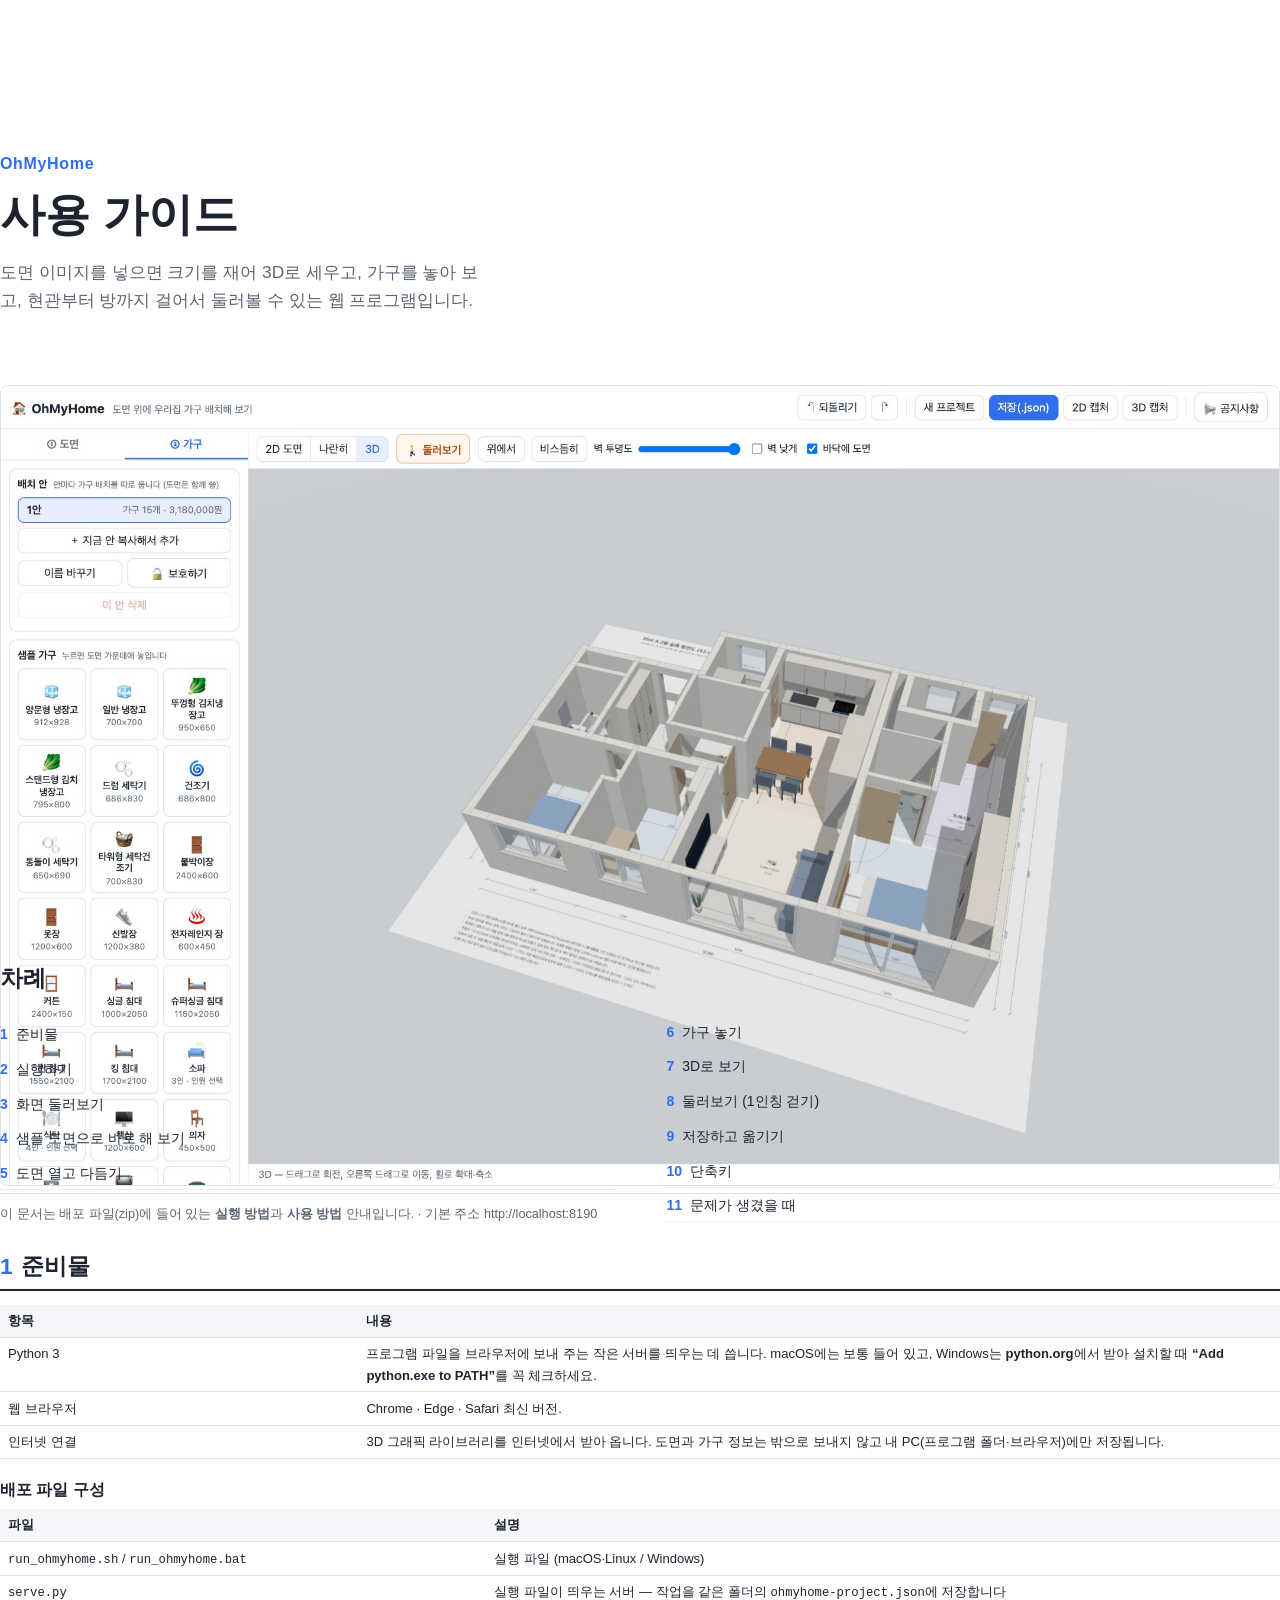
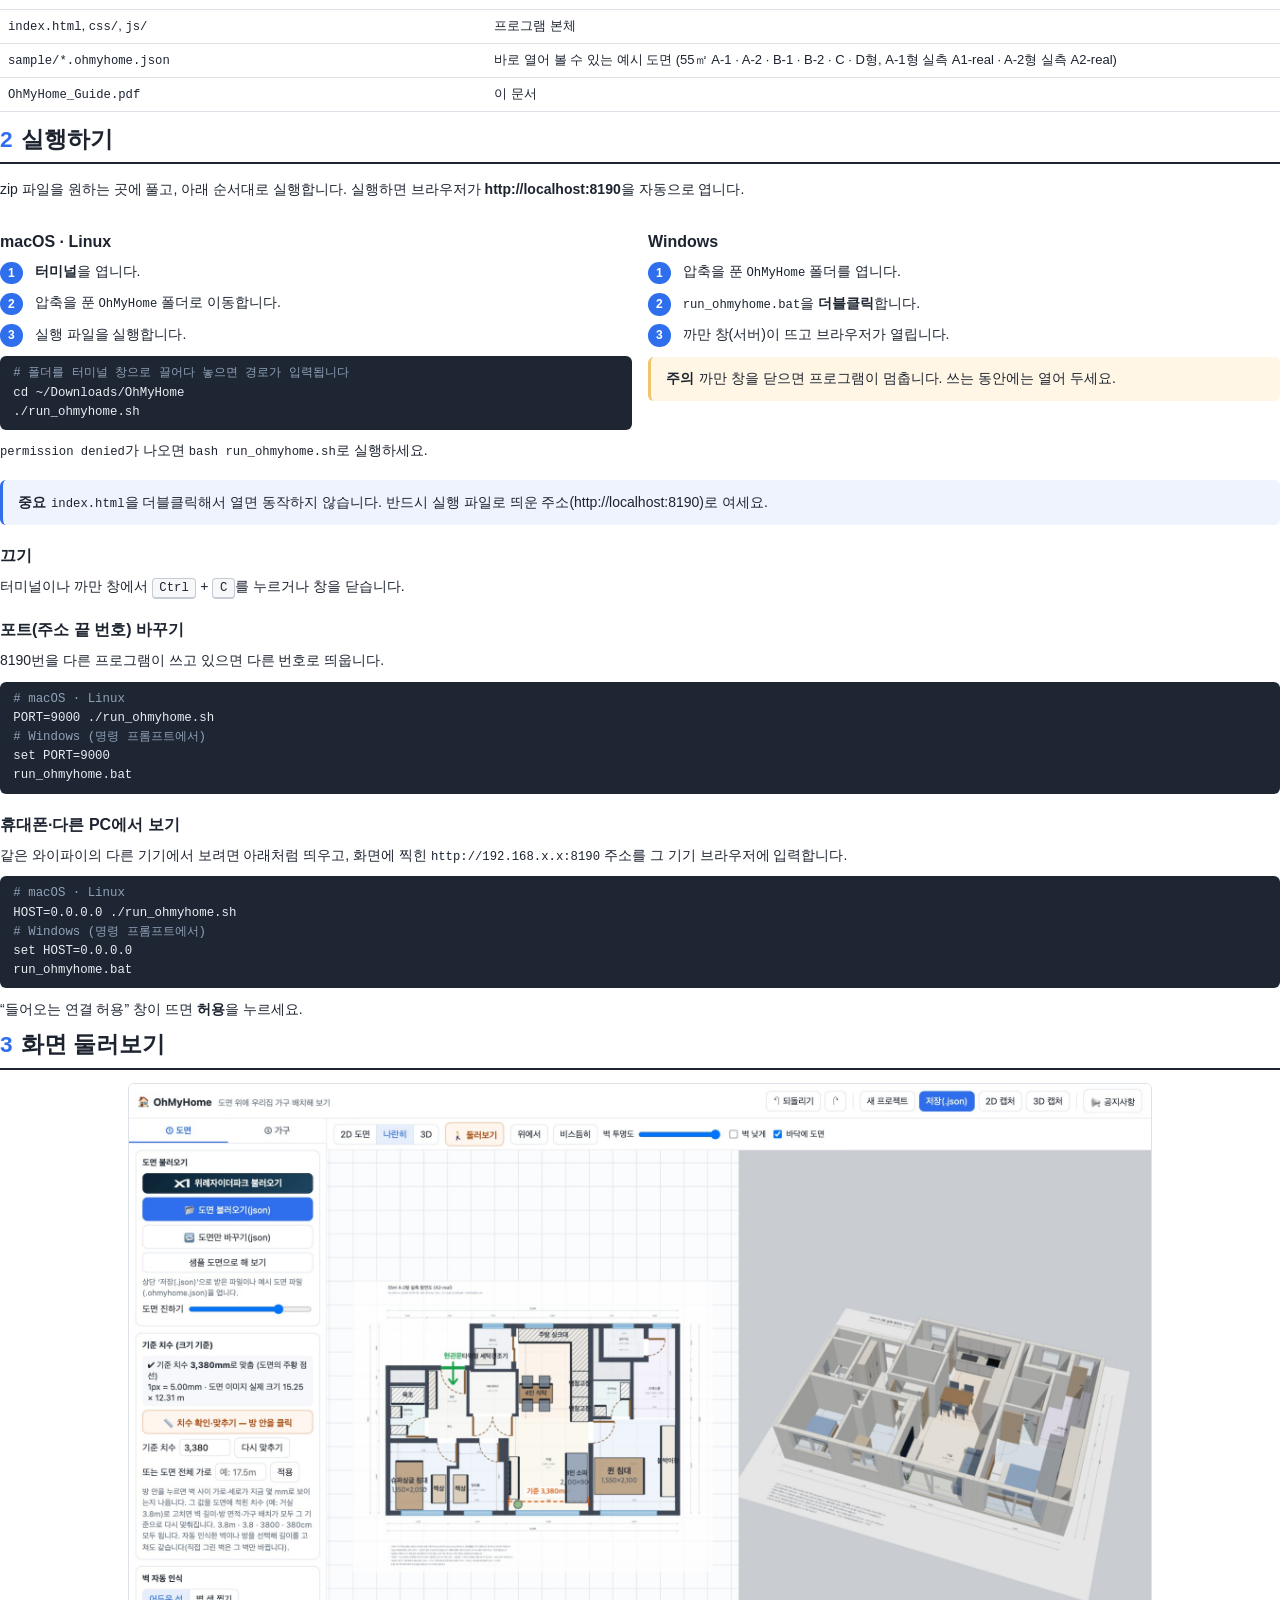
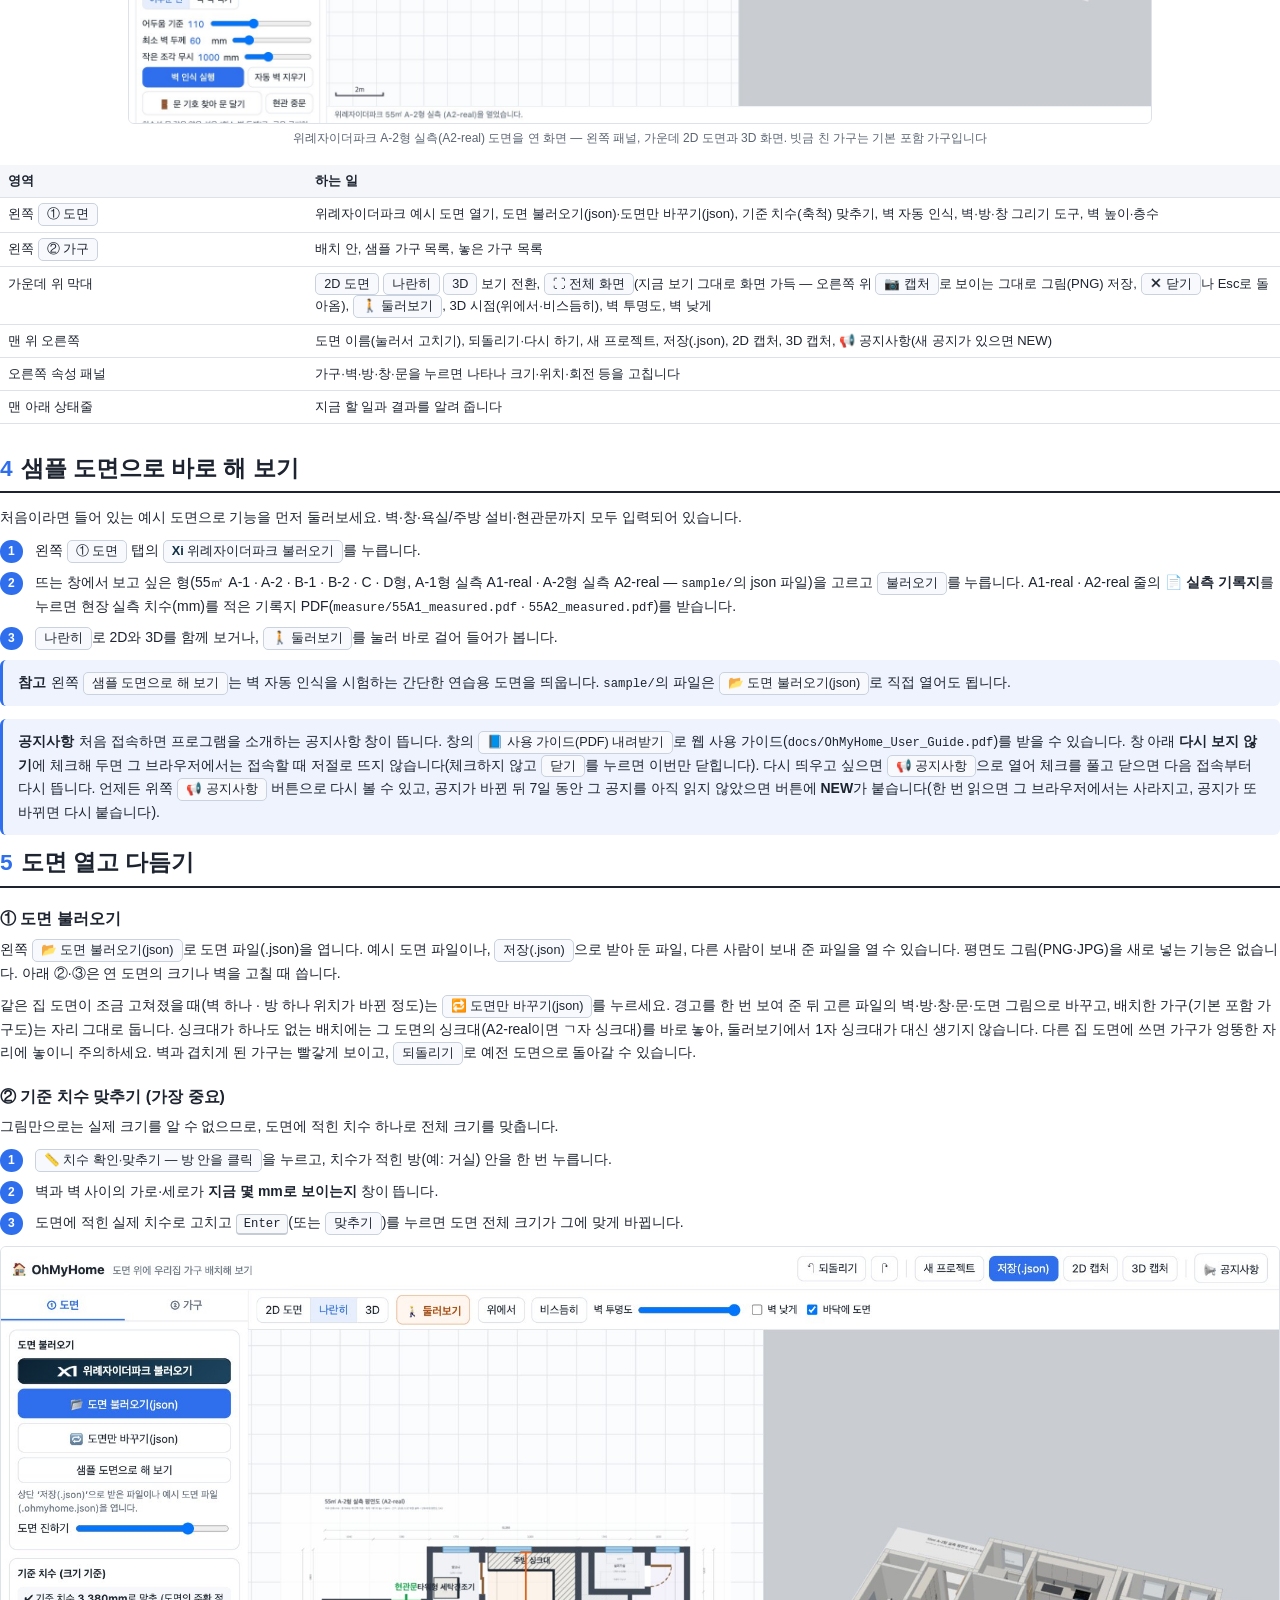
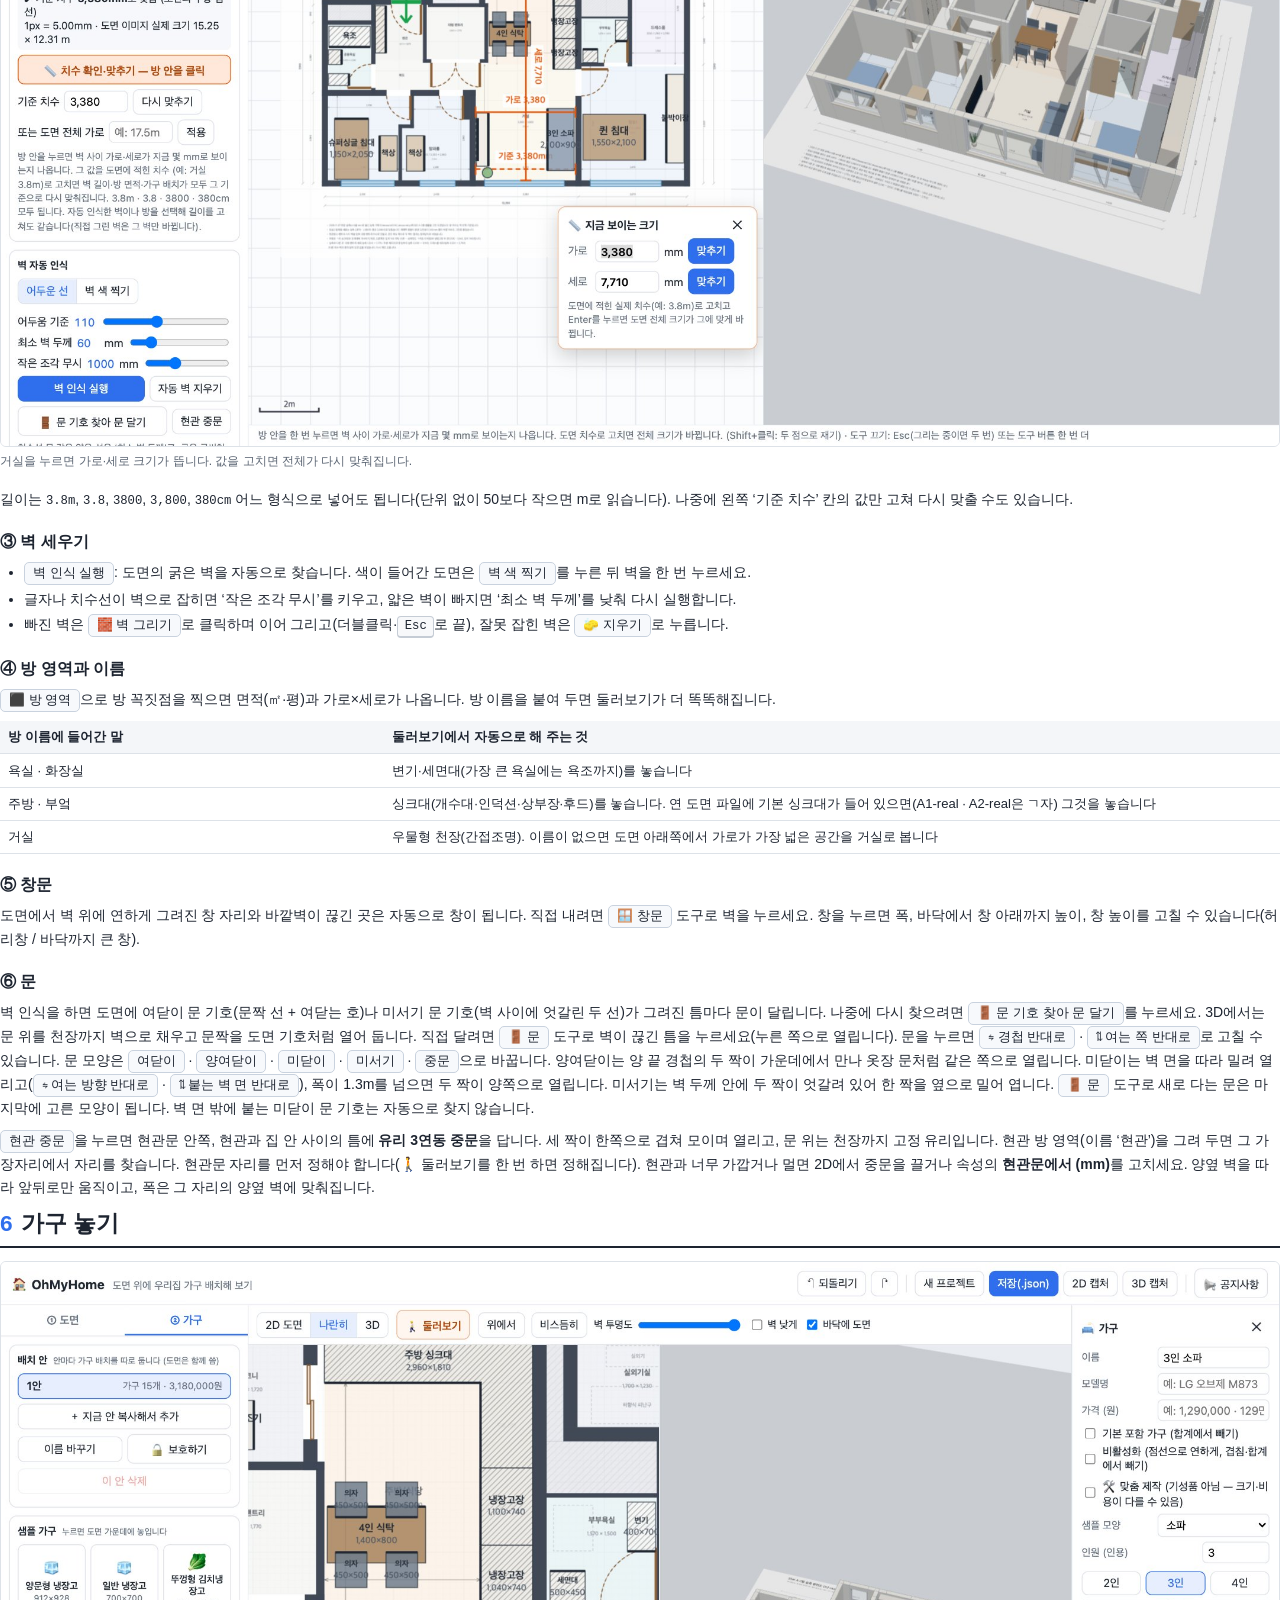
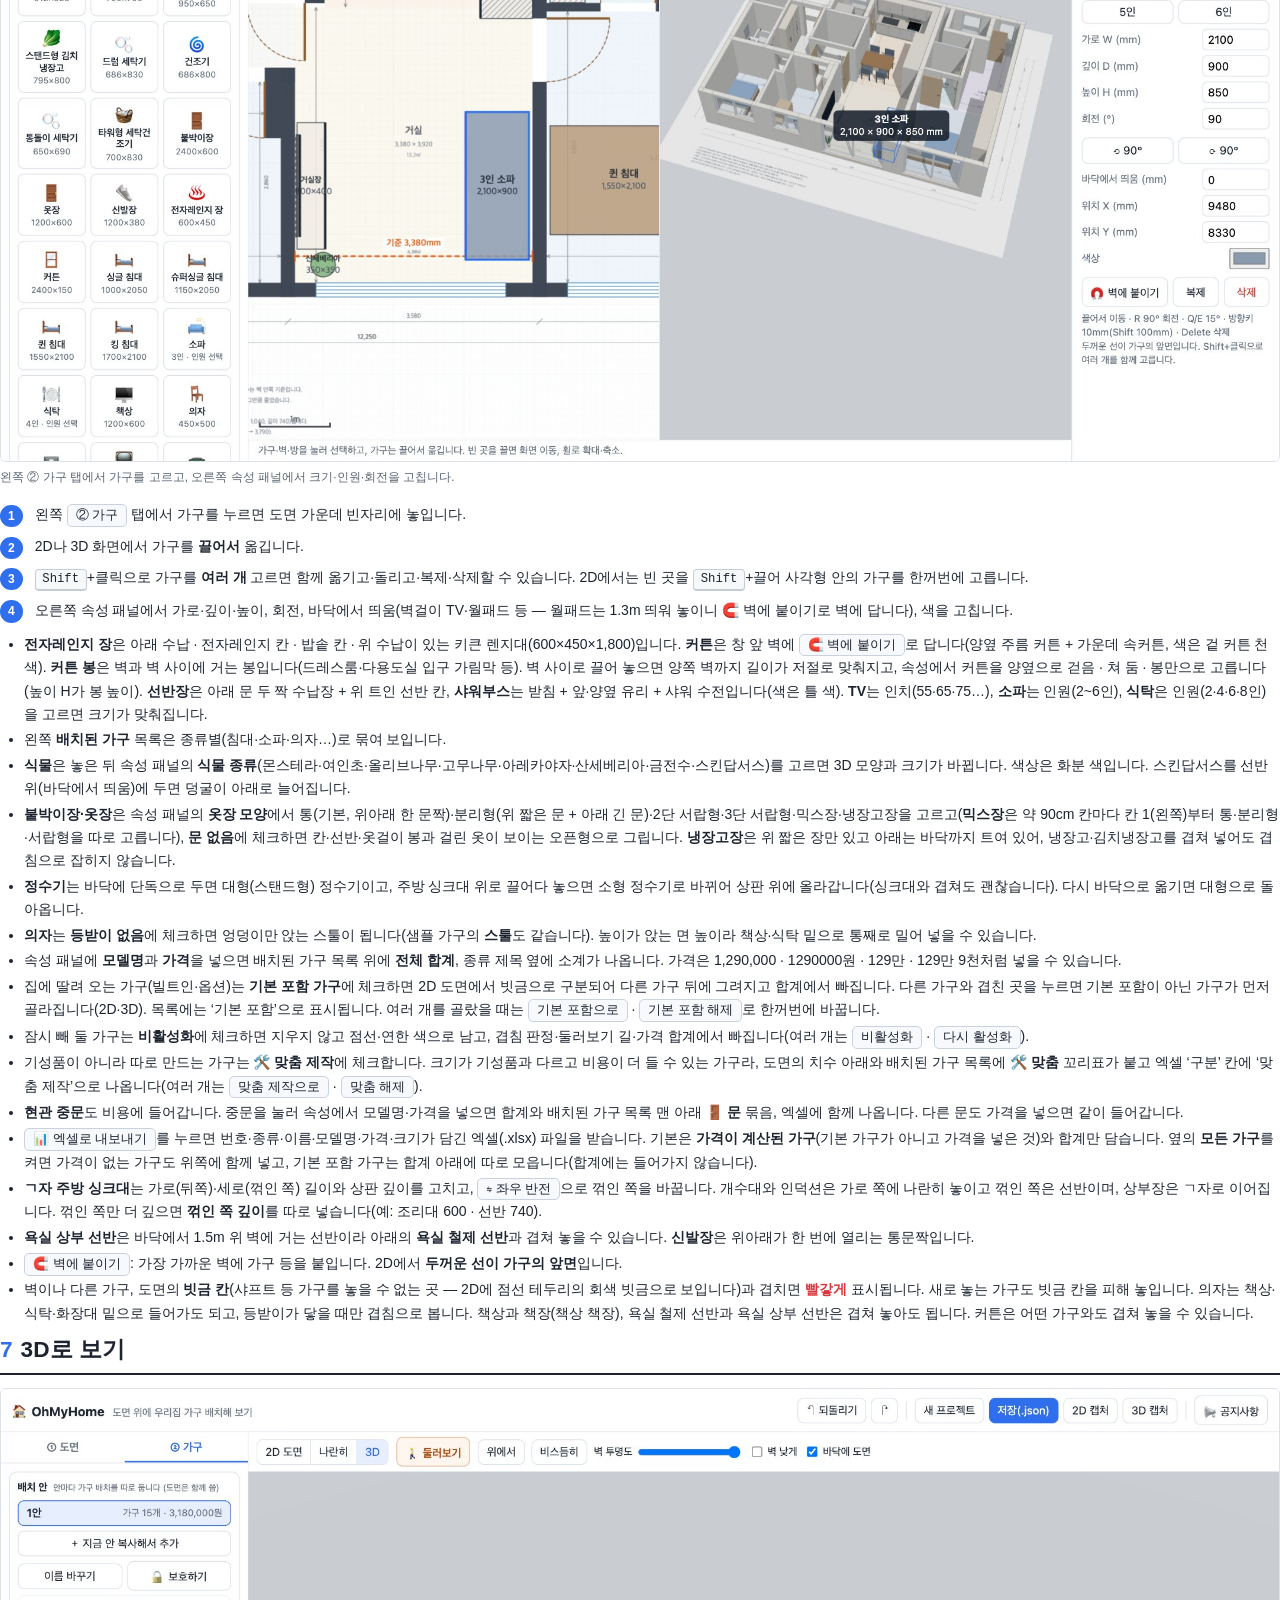
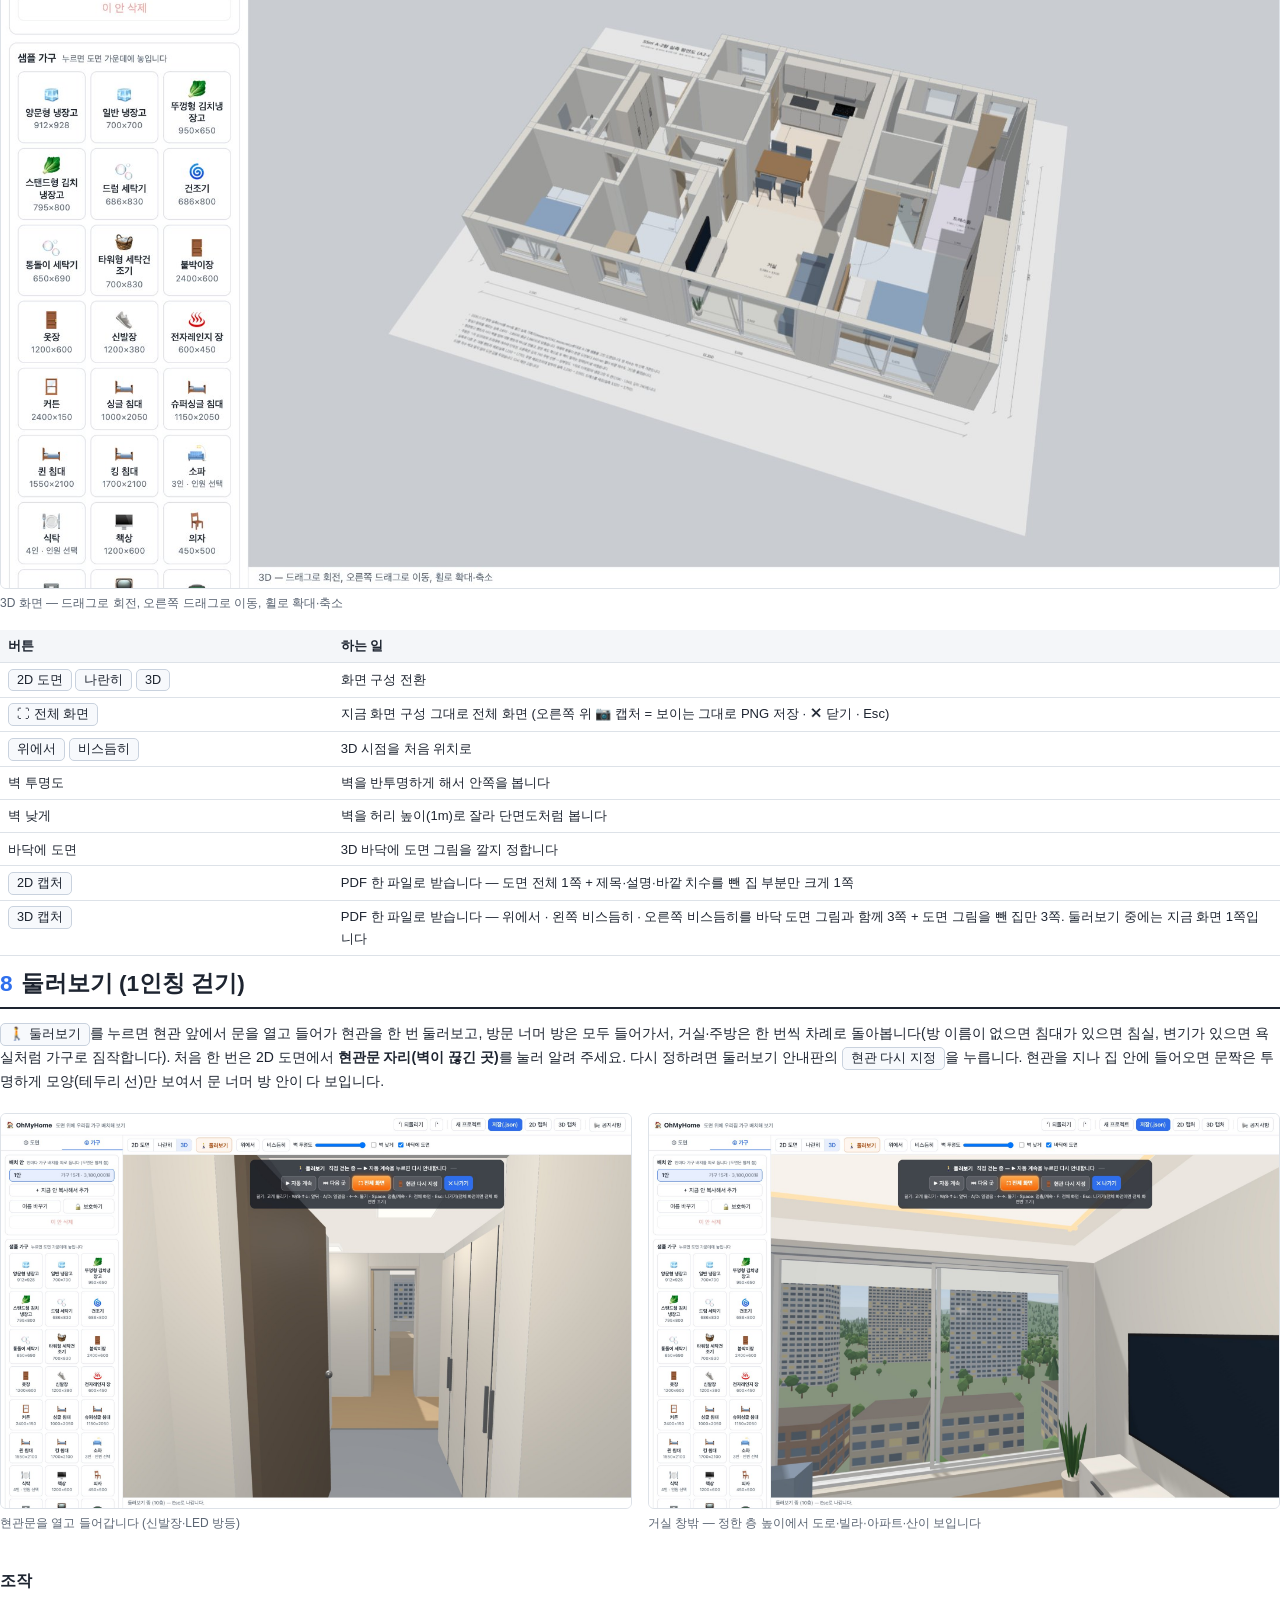
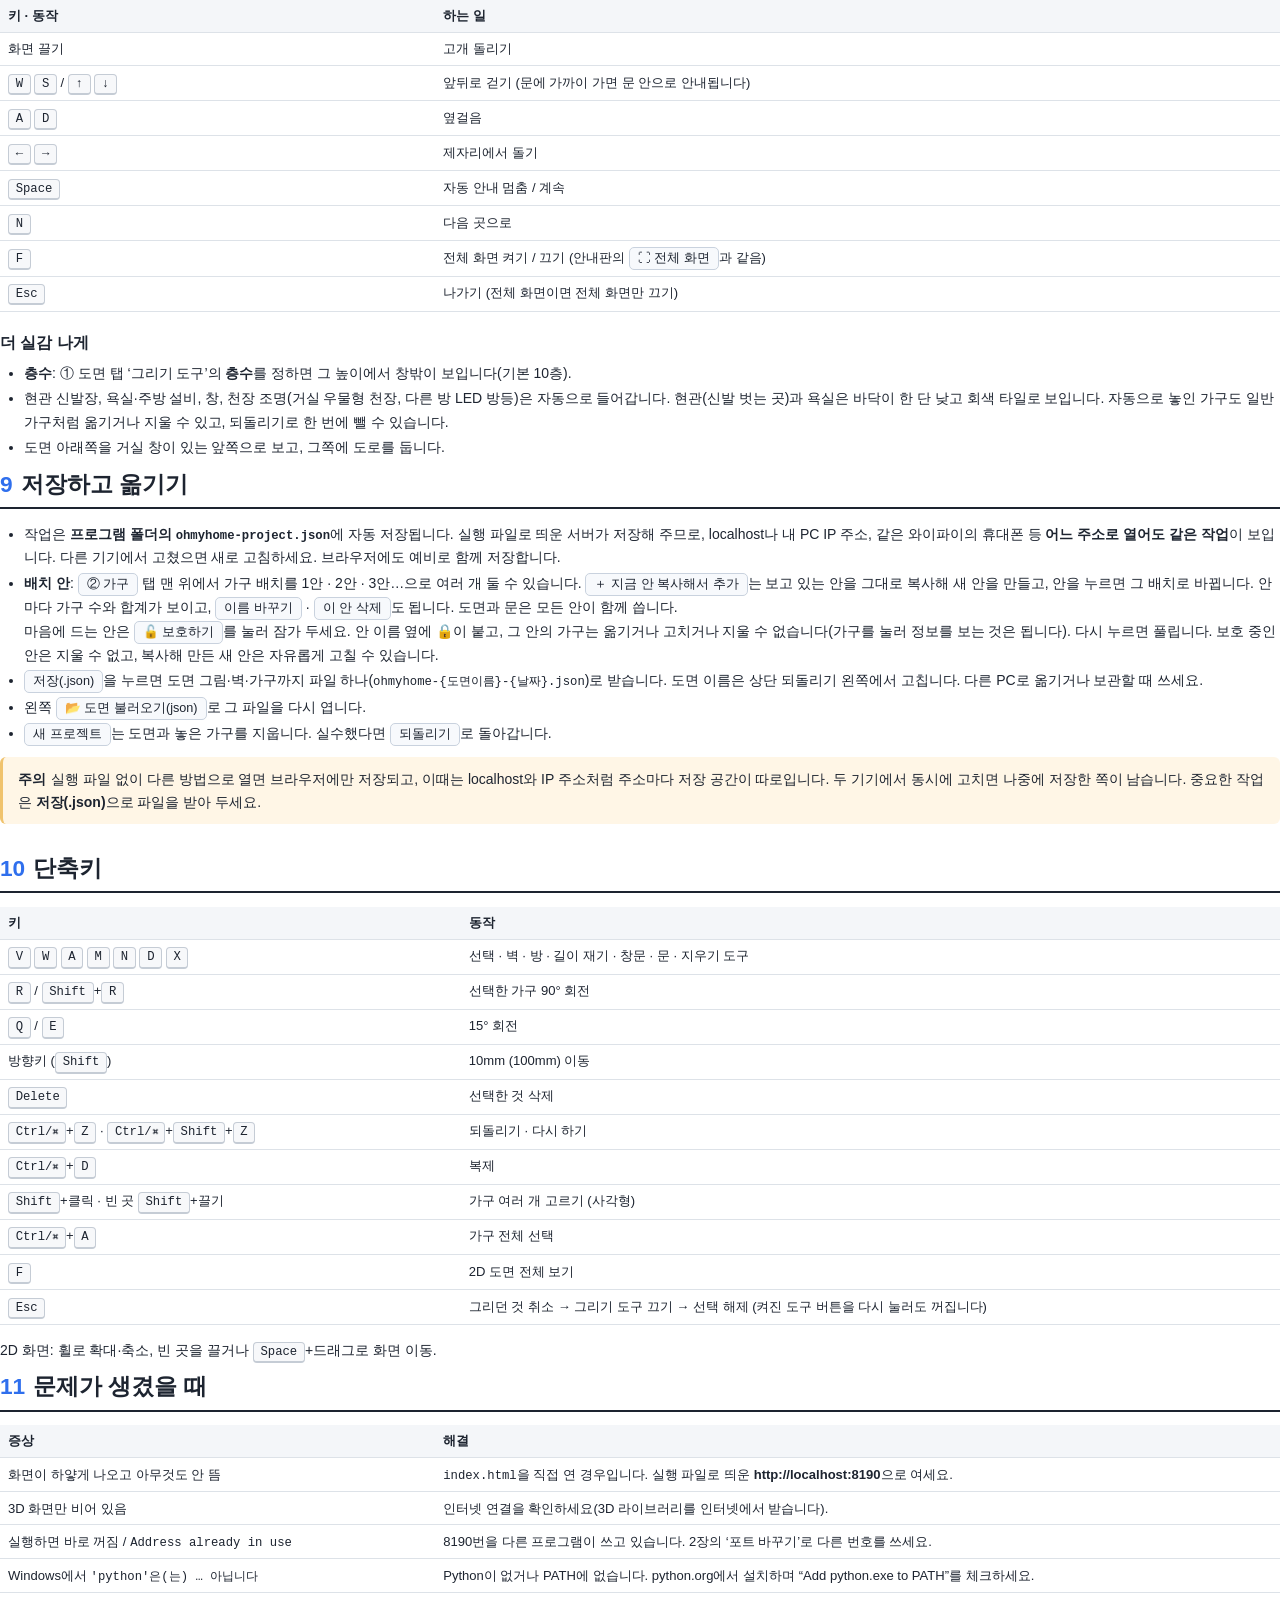
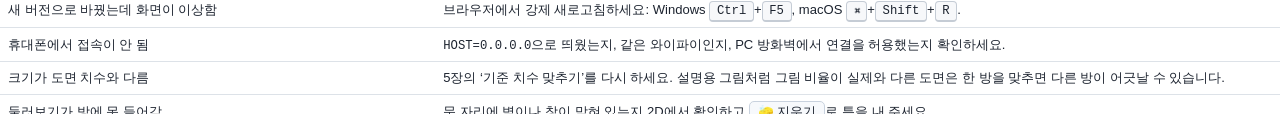
==== docs/guide/guide.html @ 551d2071 "Merge branch 'feature/plan-name'" ====
<!doctype html>
<html lang="ko">
<head>
<meta charset="utf-8">
<title>OhMyHome 사용 가이드</title>
<style>
  @page { size: A4; margin: 16mm 16mm 18mm; @bottom-center { content: counter(page); font: 9pt sans-serif; color: #8a93a0; } }
  @page :first { @bottom-center { content: none; } }
  :root { --ink: #1d2430; --sub: #5b6573; --line: #dde2e8; --accent: #2f6fed; --soft: #eef3fe; --warn: #fff6e6; --warn-line: #f0c36d; }
  * { box-sizing: border-box; }
  body { margin: 0; color: var(--ink); font: 10.5pt/1.65 'Apple SD Gothic Neo', 'Malgun Gothic', 'Noto Sans KR', sans-serif; background: #fff; }
  h1, h2, h3 { line-height: 1.3; margin: 0; }
  h2 { font-size: 17pt; margin: 0 0 10pt; padding-bottom: 6pt; border-bottom: 2px solid var(--ink); break-after: avoid; }
  h2 .no { color: var(--accent); margin-right: 6pt; }
  h3 { font-size: 12pt; margin: 16pt 0 6pt; break-after: avoid; }
  p { margin: 0 0 7pt; }
  ul, ol { margin: 0 0 8pt; padding-left: 18pt; }
  li { margin: 2pt 0; }
  section { break-before: page; }
  section.flow { break-before: auto; margin-top: 22pt; }
  code, kbd { font-family: 'SF Mono', Menlo, Consolas, monospace; font-size: 9.2pt; }
  kbd { display: inline-block; padding: 0 5pt; border: 1px solid #c5ccd5; border-bottom-width: 2px; border-radius: 4px; background: #f7f8fa; line-height: 1.5; }
  .btn { display: inline-block; padding: 0 6pt; border: 1px solid #c9d2de; border-radius: 5px; background: #f7f9fc; font-size: 9.5pt; white-space: nowrap; }
  pre { margin: 3pt 0 7pt; padding: 6pt 10pt; background: #1f2633; color: #e8edf3; border-radius: 6px; font: 9.3pt/1.55 'SF Mono', Menlo, Consolas, monospace; white-space: pre-wrap; break-inside: avoid; }
  pre .c { color: #8fa1b8; }
  figure { margin: 8pt 0 12pt; break-inside: avoid; }
  figure img { width: 100%; border: 1px solid var(--line); border-radius: 6px; display: block; }
  figure.small img { width: 80%; margin: 0 auto; }
  figure.small figcaption { text-align: center; }
  figcaption { font-size: 9pt; color: var(--sub); margin-top: 4pt; }
  table { width: 100%; border-collapse: collapse; margin: 4pt 0 10pt; font-size: 9.8pt; break-inside: avoid; }
  th, td { border-bottom: 1px solid var(--line); padding: 4pt 6pt; text-align: left; vertical-align: top; }
  th { background: #f4f6f9; font-weight: 600; }
  .note, .warn { padding: 8pt 11pt; border-radius: 6px; margin: 6pt 0 10pt; break-inside: avoid; }
  .note { background: var(--soft); border-left: 3px solid var(--accent); }
  .warn { background: var(--warn); border-left: 3px solid var(--warn-line); }
  .note b:first-child, .warn b:first-child { margin-right: 4pt; }
  .steps { counter-reset: s; list-style: none; padding: 0; }
  .steps > li { counter-increment: s; position: relative; padding-left: 26pt; margin: 6pt 0; }
  .steps > li::before { content: counter(s); position: absolute; left: 0; top: 1pt; width: 17pt; height: 17pt; border-radius: 50%; background: var(--accent); color: #fff; font-size: 9pt; font-weight: 700; text-align: center; line-height: 17pt; }
  .two { display: grid; grid-template-columns: 1fr 1fr; gap: 12pt; }
  .two > div { break-inside: avoid; }

  /* 표지 */
  .cover { height: 255mm; display: flex; flex-direction: column; justify-content: space-between; }
  .cover .top { padding-top: 40mm; }
  .cover .brand { font-size: 12pt; color: var(--accent); font-weight: 700; letter-spacing: .5pt; }
  .cover h1 { font-size: 34pt; margin: 6pt 0 10pt; }
  .cover .lead { font-size: 13pt; color: var(--sub); max-width: 130mm; }
  .cover img { width: 100%; border-radius: 8px; border: 1px solid var(--line); margin-top: 16mm; }
  .cover .meta { font-size: 9.5pt; color: var(--sub); border-top: 1px solid var(--line); padding-top: 8pt; }
  .toc { margin-top: 0; }
  .toc ol { list-style: none; padding: 0; columns: 2; column-gap: 14mm; }
  .toc li { padding: 3pt 0; border-bottom: 1px dotted var(--line); break-inside: avoid; }
  .toc .no { color: var(--accent); font-weight: 700; margin-right: 6pt; }
</style>
</head>
<body>

<div class="cover">
  <div class="top">
    <div class="brand">OhMyHome</div>
    <h1>사용 가이드</h1>
    <p class="lead">도면 이미지를 넣으면 크기를 재어 3D로 세우고, 가구를 놓아 보고, 현관부터 방까지 걸어서 둘러볼 수 있는 웹 프로그램입니다.</p>
    <img src="img/04-3d.jpg" alt="3D로 세운 55㎡ 샘플 도면">
  </div>
  <div class="meta">이 문서는 배포 파일(zip)에 들어 있는 <b>실행 방법</b>과 <b>사용 방법</b> 안내입니다. · 기본 주소 http://localhost:8190</div>
</div>

<section>
  <h2>차례</h2>
  <div class="toc">
    <ol>
      <li><span class="no">1</span>준비물</li>
      <li><span class="no">2</span>실행하기</li>
      <li><span class="no">3</span>화면 둘러보기</li>
      <li><span class="no">4</span>샘플 도면으로 바로 해 보기</li>
      <li><span class="no">5</span>도면 열고 다듬기</li>
      <li><span class="no">6</span>가구 놓기</li>
      <li><span class="no">7</span>3D로 보기</li>
      <li><span class="no">8</span>둘러보기 (1인칭 걷기)</li>
      <li><span class="no">9</span>저장하고 옮기기</li>
      <li><span class="no">10</span>단축키</li>
      <li><span class="no">11</span>문제가 생겼을 때</li>
    </ol>
  </div>

  <h2 style="margin-top:22pt"><span class="no">1</span>준비물</h2>
  <table>
    <tr><th style="width:28%">항목</th><th>내용</th></tr>
    <tr><td>Python 3</td><td>프로그램 파일을 브라우저에 보내 주는 작은 서버를 띄우는 데 씁니다. macOS에는 보통 들어 있고, Windows는 <b>python.org</b>에서 받아 설치할 때 <b>“Add python.exe to PATH”</b>를 꼭 체크하세요.</td></tr>
    <tr><td>웹 브라우저</td><td>Chrome · Edge · Safari 최신 버전.</td></tr>
    <tr><td>인터넷 연결</td><td>3D 그래픽 라이브러리를 인터넷에서 받아 옵니다. 도면과 가구 정보는 밖으로 보내지 않고 내 PC(프로그램 폴더·브라우저)에만 저장됩니다.</td></tr>
  </table>

  <h3>배포 파일 구성</h3>
  <table>
    <tr><th style="width:38%">파일</th><th>설명</th></tr>
    <tr><td><code>run_ohmyhome.sh</code> / <code>run_ohmyhome.bat</code></td><td>실행 파일 (macOS·Linux / Windows)</td></tr>
    <tr><td><code>serve.py</code></td><td>실행 파일이 띄우는 서버 — 작업을 같은 폴더의 <code>ohmyhome-project.json</code>에 저장합니다</td></tr>
    <tr><td><code>index.html</code>, <code>css/</code>, <code>js/</code></td><td>프로그램 본체</td></tr>
    <tr><td><code>sample/*.ohmyhome.json</code></td><td>바로 열어 볼 수 있는 예시 도면 (55㎡ A-1 · A-2 · B-1 · B-2 · C · D형, A-1형 실측 A1-real · A-2형 실측 A2-real)</td></tr>
    <tr><td><code>OhMyHome_Guide.pdf</code></td><td>이 문서</td></tr>
  </table>
</section>

<section>
  <h2><span class="no">2</span>실행하기</h2>
  <p>zip 파일을 원하는 곳에 풀고, 아래 순서대로 실행합니다. 실행하면 브라우저가 <b>http://localhost:8190</b>을 자동으로 엽니다.</p>

  <div class="two">
    <div>
      <h3>macOS · Linux</h3>
      <ol class="steps">
        <li><b>터미널</b>을 엽니다.</li>
        <li>압축을 푼 <code>OhMyHome</code> 폴더로 이동합니다.</li>
        <li>실행 파일을 실행합니다.</li>
      </ol>
<pre><span class="c"># 폴더를 터미널 창으로 끌어다 놓으면 경로가 입력됩니다</span>
cd ~/Downloads/OhMyHome
./run_ohmyhome.sh</pre>
      <p><code>permission denied</code>가 나오면 <code>bash run_ohmyhome.sh</code>로 실행하세요.</p>
    </div>
    <div>
      <h3>Windows</h3>
      <ol class="steps">
        <li>압축을 푼 <code>OhMyHome</code> 폴더를 엽니다.</li>
        <li><code>run_ohmyhome.bat</code>을 <b>더블클릭</b>합니다.</li>
        <li>까만 창(서버)이 뜨고 브라우저가 열립니다.</li>
      </ol>
      <div class="warn"><b>주의</b>까만 창을 닫으면 프로그램이 멈춥니다. 쓰는 동안에는 열어 두세요.</div>
    </div>
  </div>

  <div class="note"><b>중요</b><code>index.html</code>을 더블클릭해서 열면 동작하지 않습니다. 반드시 실행 파일로 띄운 주소(http://localhost:8190)로 여세요.</div>

  <h3>끄기</h3>
  <p>터미널이나 까만 창에서 <kbd>Ctrl</kbd> + <kbd>C</kbd>를 누르거나 창을 닫습니다.</p>

  <h3>포트(주소 끝 번호) 바꾸기</h3>
  <p>8190번을 다른 프로그램이 쓰고 있으면 다른 번호로 띄웁니다.</p>
<pre><span class="c"># macOS · Linux</span>
PORT=9000 ./run_ohmyhome.sh
<span class="c"># Windows (명령 프롬프트에서)</span>
set PORT=9000
run_ohmyhome.bat</pre>

  <h3>휴대폰·다른 PC에서 보기</h3>
  <p>같은 와이파이의 다른 기기에서 보려면 아래처럼 띄우고, 화면에 찍힌 <code>http://192.168.x.x:8190</code> 주소를 그 기기 브라우저에 입력합니다.</p>
<pre><span class="c"># macOS · Linux</span>
HOST=0.0.0.0 ./run_ohmyhome.sh
<span class="c"># Windows (명령 프롬프트에서)</span>
set HOST=0.0.0.0
run_ohmyhome.bat</pre>
  <p>“들어오는 연결 허용” 창이 뜨면 <b>허용</b>을 누르세요.</p>
</section>

<section>
  <h2><span class="no">3</span>화면 둘러보기</h2>
  <figure class="small">
    <img src="img/01-main.jpg" alt="OhMyHome 첫 화면">
    <figcaption>위례자이더파크 A-2형 실측(A2-real) 도면을 연 화면 — 왼쪽 패널, 가운데 2D 도면과 3D 화면. 빗금 친 가구는 기본 포함 가구입니다</figcaption>
  </figure>
  <table>
    <tr><th style="width:24%">영역</th><th>하는 일</th></tr>
    <tr><td>왼쪽 <span class="btn">① 도면</span></td><td>위례자이더파크 예시 도면 열기, 도면 불러오기(json)·도면만 바꾸기(json), 기준 치수(축척) 맞추기, 벽 자동 인식, 벽·방·창 그리기 도구, 벽 높이·층수</td></tr>
    <tr><td>왼쪽 <span class="btn">② 가구</span></td><td>배치 안, 샘플 가구 목록, 놓은 가구 목록</td></tr>
    <tr><td>가운데 위 막대</td><td><span class="btn">2D 도면</span> <span class="btn">나란히</span> <span class="btn">3D</span> 보기 전환, <span class="btn">⛶ 전체 화면</span>(지금 보기 그대로 화면 가득 — 오른쪽 위 <span class="btn">📷 캡처</span>로 보이는 그대로 그림(PNG) 저장, <span class="btn">✕ 닫기</span>나 Esc로 돌아옴), <span class="btn">🚶 둘러보기</span>, 3D 시점(위에서·비스듬히), 벽 투명도, 벽 낮게</td></tr>
    <tr><td>맨 위 오른쪽</td><td>도면 이름(눌러서 고치기), 되돌리기·다시 하기, 새 프로젝트, 저장(.json), 2D 캡처, 3D 캡처, 📢 공지사항(새 공지가 있으면 NEW)</td></tr>
    <tr><td>오른쪽 속성 패널</td><td>가구·벽·방·창·문을 누르면 나타나 크기·위치·회전 등을 고칩니다</td></tr>
    <tr><td>맨 아래 상태줄</td><td>지금 할 일과 결과를 알려 줍니다</td></tr>
  </table>
</section>

<section class="flow">
  <h2><span class="no">4</span>샘플 도면으로 바로 해 보기</h2>
  <p>처음이라면 들어 있는 예시 도면으로 기능을 먼저 둘러보세요. 벽·창·욕실/주방 설비·현관문까지 모두 입력되어 있습니다.</p>
  <ol class="steps">
    <li>왼쪽 <span class="btn">① 도면</span> 탭의 <span class="btn"><b style="color:#112d43">Xi</b> 위례자이더파크 불러오기</span>를 누릅니다.</li>
    <li>뜨는 창에서 보고 싶은 형(55㎡ A-1 · A-2 · B-1 · B-2 · C · D형, A-1형 실측 A1-real · A-2형 실측 A2-real — <code>sample/</code>의 json 파일)을 고르고 <span class="btn">불러오기</span>를 누릅니다. A1-real · A2-real 줄의 <b>📄 실측 기록지</b>를 누르면 현장 실측 치수(mm)를 적은 기록지 PDF(<code>measure/55A1_measured.pdf</code> · <code>55A2_measured.pdf</code>)를 받습니다.</li>
    <li><span class="btn">나란히</span>로 2D와 3D를 함께 보거나, <span class="btn">🚶 둘러보기</span>를 눌러 바로 걸어 들어가 봅니다.</li>
  </ol>
  <div class="note"><b>참고</b>왼쪽 <span class="btn">샘플 도면으로 해 보기</span>는 벽 자동 인식을 시험하는 간단한 연습용 도면을 띄웁니다. <code>sample/</code>의 파일은 <span class="btn">📂 도면 불러오기(json)</span>로 직접 열어도 됩니다.</div>
  <div class="note"><b>공지사항</b>처음 접속하면 프로그램을 소개하는 공지사항 창이 뜹니다. 창의 <span class="btn">📘 사용 가이드(PDF) 내려받기</span>로 웹 사용 가이드(<code>docs/OhMyHome_User_Guide.pdf</code>)를 받을 수 있습니다. 창 아래 <b>다시 보지 않기</b>에 체크해 두면 그 브라우저에서는 접속할 때 저절로 뜨지 않습니다(체크하지 않고 <span class="btn">닫기</span>를 누르면 이번만 닫힙니다). 다시 띄우고 싶으면 <span class="btn">📢 공지사항</span>으로 열어 체크를 풀고 닫으면 다음 접속부터 다시 뜹니다. 언제든 위쪽 <span class="btn">📢 공지사항</span> 버튼으로 다시 볼 수 있고, 공지가 바뀐 뒤 7일 동안 그 공지를 아직 읽지 않았으면 버튼에 <b>NEW</b>가 붙습니다(한 번 읽으면 그 브라우저에서는 사라지고, 공지가 또 바뀌면 다시 붙습니다).</div>
</section>

<section>
  <h2><span class="no">5</span>도면 열고 다듬기</h2>
  <h3>① 도면 불러오기</h3>
  <p>왼쪽 <span class="btn">📂 도면 불러오기(json)</span>로 도면 파일(.json)을 엽니다. 예시 도면 파일이나, <span class="btn">저장(.json)</span>으로 받아 둔 파일, 다른 사람이 보내 준 파일을 열 수 있습니다. 평면도 그림(PNG·JPG)을 새로 넣는 기능은 없습니다. 아래 ②·③은 연 도면의 크기나 벽을 고칠 때 씁니다.</p>
  <p>같은 집 도면이 조금 고쳐졌을 때(벽 하나 · 방 하나 위치가 바뀐 정도)는 <span class="btn">🔁 도면만 바꾸기(json)</span>를 누르세요. 경고를 한 번 보여 준 뒤 고른 파일의 벽·방·창·문·도면 그림으로 바꾸고, 배치한 가구(기본 포함 가구도)는 자리 그대로 둡니다. 싱크대가 하나도 없는 배치에는 그 도면의 싱크대(A2-real이면 ㄱ자 싱크대)를 바로 놓아, 둘러보기에서 1자 싱크대가 대신 생기지 않습니다. 다른 집 도면에 쓰면 가구가 엉뚱한 자리에 놓이니 주의하세요. 벽과 겹치게 된 가구는 빨갛게 보이고, <span class="btn">되돌리기</span>로 예전 도면으로 돌아갈 수 있습니다.</p>

  <h3>② 기준 치수 맞추기 (가장 중요)</h3>
  <p>그림만으로는 실제 크기를 알 수 없으므로, 도면에 적힌 치수 하나로 전체 크기를 맞춥니다.</p>
  <ol class="steps">
    <li><span class="btn">📏 치수 확인·맞추기 — 방 안을 클릭</span>을 누르고, 치수가 적힌 방(예: 거실) 안을 한 번 누릅니다.</li>
    <li>벽과 벽 사이의 가로·세로가 <b>지금 몇 mm로 보이는지</b> 창이 뜹니다.</li>
    <li>도면에 적힌 실제 치수로 고치고 <kbd>Enter</kbd>(또는 <span class="btn">맞추기</span>)를 누르면 도면 전체 크기가 그에 맞게 바뀝니다.</li>
  </ol>
  <figure>
    <img src="img/02-measure.jpg" alt="치수 확인 창">
    <figcaption>거실을 누르면 가로·세로 크기가 뜹니다. 값을 고치면 전체가 다시 맞춰집니다.</figcaption>
  </figure>
  <p>길이는 <code>3.8m</code>, <code>3.8</code>, <code>3800</code>, <code>3,800</code>, <code>380cm</code> 어느 형식으로 넣어도 됩니다(단위 없이 50보다 작으면 m로 읽습니다). 나중에 왼쪽 ‘기준 치수’ 칸의 값만 고쳐 다시 맞출 수도 있습니다.</p>

  <h3>③ 벽 세우기</h3>
  <ul>
    <li><span class="btn">벽 인식 실행</span>: 도면의 굵은 벽을 자동으로 찾습니다. 색이 들어간 도면은 <span class="btn">벽 색 찍기</span>를 누른 뒤 벽을 한 번 누르세요.</li>
    <li>글자나 치수선이 벽으로 잡히면 ‘작은 조각 무시’를 키우고, 얇은 벽이 빠지면 ‘최소 벽 두께’를 낮춰 다시 실행합니다.</li>
    <li>빠진 벽은 <span class="btn">🧱 벽 그리기</span>로 클릭하며 이어 그리고(더블클릭·<kbd>Esc</kbd>로 끝), 잘못 잡힌 벽은 <span class="btn">🧽 지우기</span>로 누릅니다.</li>
  </ul>

  <h3>④ 방 영역과 이름</h3>
  <p><span class="btn">⬛ 방 영역</span>으로 방 꼭짓점을 찍으면 면적(㎡·평)과 가로×세로가 나옵니다. 방 이름을 붙여 두면 둘러보기가 더 똑똑해집니다.</p>
  <table>
    <tr><th style="width:30%">방 이름에 들어간 말</th><th>둘러보기에서 자동으로 해 주는 것</th></tr>
    <tr><td>욕실 · 화장실</td><td>변기·세면대(가장 큰 욕실에는 욕조까지)를 놓습니다</td></tr>
    <tr><td>주방 · 부엌</td><td>싱크대(개수대·인덕션·상부장·후드)를 놓습니다. 연 도면 파일에 기본 싱크대가 들어 있으면(A1-real · A2-real은 ㄱ자) 그것을 놓습니다</td></tr>
    <tr><td>거실</td><td>우물형 천장(간접조명). 이름이 없으면 도면 아래쪽에서 가로가 가장 넓은 공간을 거실로 봅니다</td></tr>
  </table>

  <h3>⑤ 창문</h3>
  <p>도면에서 벽 위에 연하게 그려진 창 자리와 바깥벽이 끊긴 곳은 자동으로 창이 됩니다. 직접 내려면 <span class="btn">🪟 창문</span> 도구로 벽을 누르세요. 창을 누르면 폭, 바닥에서 창 아래까지 높이, 창 높이를 고칠 수 있습니다(허리창 / 바닥까지 큰 창).</p>

  <h3>⑥ 문</h3>
  <p>벽 인식을 하면 도면에 여닫이 문 기호(문짝 선 + 여닫는 호)나 미서기 문 기호(벽 사이에 엇갈린 두 선)가 그려진 틈마다 문이 달립니다. 나중에 다시 찾으려면 <span class="btn">🚪 문 기호 찾아 문 달기</span>를 누르세요. 3D에서는 문 위를 천장까지 벽으로 채우고 문짝을 도면 기호처럼 열어 둡니다. 직접 달려면 <span class="btn">🚪 문</span> 도구로 벽이 끊긴 틈을 누르세요(누른 쪽으로 열립니다). 문을 누르면 <span class="btn">⇋ 경첩 반대로</span> · <span class="btn">⇅ 여는 쪽 반대로</span>로 고칠 수 있습니다. 문 모양은 <span class="btn">여닫이</span> · <span class="btn">양여닫이</span> · <span class="btn">미닫이</span> · <span class="btn">미서기</span> · <span class="btn">중문</span>으로 바꿉니다. 양여닫이는 양 끝 경첩의 두 짝이 가운데에서 만나 옷장 문처럼 같은 쪽으로 열립니다. 미닫이는 벽 면을 따라 밀려 열리고(<span class="btn">⇋ 여는 방향 반대로</span> · <span class="btn">⇅ 붙는 벽 면 반대로</span>), 폭이 1.3m를 넘으면 두 짝이 양쪽으로 열립니다. 미서기는 벽 두께 안에 두 짝이 엇갈려 있어 한 짝을 옆으로 밀어 엽니다. <span class="btn">🚪 문</span> 도구로 새로 다는 문은 마지막에 고른 모양이 됩니다. 벽 면 밖에 붙는 미닫이 문 기호는 자동으로 찾지 않습니다.</p>
  <p><span class="btn">현관 중문</span>을 누르면 현관문 안쪽, 현관과 집 안 사이의 틈에 <b>유리 3연동 중문</b>을 답니다. 세 짝이 한쪽으로 겹쳐 모이며 열리고, 문 위는 천장까지 고정 유리입니다. 현관 방 영역(이름 ‘현관’)을 그려 두면 그 가장자리에서 자리를 찾습니다. 현관문 자리를 먼저 정해야 합니다(🚶 둘러보기를 한 번 하면 정해집니다). 현관과 너무 가깝거나 멀면 2D에서 중문을 끌거나 속성의 <b>현관문에서 (mm)</b>를 고치세요. 양옆 벽을 따라 앞뒤로만 움직이고, 폭은 그 자리의 양옆 벽에 맞춰집니다.</p>
</section>

<section>
  <h2><span class="no">6</span>가구 놓기</h2>
  <figure>
    <img src="img/03-furniture.jpg" alt="가구 탭과 속성 패널">
    <figcaption>왼쪽 ② 가구 탭에서 가구를 고르고, 오른쪽 속성 패널에서 크기·인원·회전을 고칩니다.</figcaption>
  </figure>
  <ol class="steps">
    <li>왼쪽 <span class="btn">② 가구</span> 탭에서 가구를 누르면 도면 가운데 빈자리에 놓입니다.</li>
    <li>2D나 3D 화면에서 가구를 <b>끌어서</b> 옮깁니다.</li>
    <li><kbd>Shift</kbd>+클릭으로 가구를 <b>여러 개</b> 고르면 함께 옮기고·돌리고·복제·삭제할 수 있습니다. 2D에서는 빈 곳을 <kbd>Shift</kbd>+끌어 사각형 안의 가구를 한꺼번에 고릅니다.</li>
    <li>오른쪽 속성 패널에서 가로·깊이·높이, 회전, 바닥에서 띄움(벽걸이 TV·월패드 등 — 월패드는 1.3m 띄워 놓이니 🧲 벽에 붙이기로 벽에 답니다), 색을 고칩니다.</li>
  </ol>
  <ul>
    <li><b>전자레인지 장</b>은 아래 수납 · 전자레인지 칸 · 밥솥 칸 · 위 수납이 있는 키큰 렌지대(600×450×1,800)입니다. <b>커튼</b>은 창 앞 벽에 <span class="btn">🧲 벽에 붙이기</span>로 답니다(양옆 주름 커튼 + 가운데 속커튼, 색은 겉 커튼 천 색). <b>커튼 봉</b>은 벽과 벽 사이에 거는 봉입니다(드레스룸·다용도실 입구 가림막 등). 벽 사이로 끌어 놓으면 양쪽 벽까지 길이가 저절로 맞춰지고, 속성에서 커튼을 양옆으로 걷음 · 쳐 둠 · 봉만으로 고릅니다(높이 H가 봉 높이). <b>선반장</b>은 아래 문 두 짝 수납장 + 위 트인 선반 칸, <b>샤워부스</b>는 받침 + 앞·양옆 유리 + 샤워 수전입니다(색은 틀 색). <b>TV</b>는 인치(55·65·75…), <b>소파</b>는 인원(2~6인), <b>식탁</b>은 인원(2·4·6·8인)을 고르면 크기가 맞춰집니다.</li>
    <li>왼쪽 <b>배치된 가구</b> 목록은 종류별(침대·소파·의자…)로 묶여 보입니다.</li>
    <li><b>식물</b>은 놓은 뒤 속성 패널의 <b>식물 종류</b>(몬스테라·여인초·올리브나무·고무나무·아레카야자·산세베리아·금전수·스킨답서스)를 고르면 3D 모양과 크기가 바뀝니다. 색상은 화분 색입니다. 스킨답서스를 선반 위(바닥에서 띄움)에 두면 덩굴이 아래로 늘어집니다.</li>
    <li><b>붙박이장·옷장</b>은 속성 패널의 <b>옷장 모양</b>에서 통(기본, 위아래 한 문짝)·분리형(위 짧은 문 + 아래 긴 문)·2단 서랍형·3단 서랍형·믹스장·냉장고장을 고르고(<b>믹스장</b>은 약 90cm 칸마다 칸 1(왼쪽)부터 통·분리형·서랍형을 따로 고릅니다), <b>문 없음</b>에 체크하면 칸·선반·옷걸이 봉과 걸린 옷이 보이는 오픈형으로 그립니다. <b>냉장고장</b>은 위 짧은 장만 있고 아래는 바닥까지 트여 있어, 냉장고·김치냉장고를 겹쳐 넣어도 겹침으로 잡히지 않습니다.</li>
    <li><b>정수기</b>는 바닥에 단독으로 두면 대형(스탠드형) 정수기이고, 주방 싱크대 위로 끌어다 놓으면 소형 정수기로 바뀌어 상판 위에 올라갑니다(싱크대와 겹쳐도 괜찮습니다). 다시 바닥으로 옮기면 대형으로 돌아옵니다.</li>
    <li><b>의자</b>는 <b>등받이 없음</b>에 체크하면 엉덩이만 앉는 스툴이 됩니다(샘플 가구의 <b>스툴</b>도 같습니다). 높이가 앉는 면 높이라 책상·식탁 밑으로 통째로 밀어 넣을 수 있습니다.</li>
    <li>속성 패널에 <b>모델명</b>과 <b>가격</b>을 넣으면 배치된 가구 목록 위에 <b>전체 합계</b>, 종류 제목 옆에 소계가 나옵니다. 가격은 1,290,000 · 1290000원 · 129만 · 129만 9천처럼 넣을 수 있습니다.</li>
    <li>집에 딸려 오는 가구(빌트인·옵션)는 <b>기본 포함 가구</b>에 체크하면 2D 도면에서 빗금으로 구분되어 다른 가구 뒤에 그려지고 합계에서 빠집니다. 다른 가구와 겹친 곳을 누르면 기본 포함이 아닌 가구가 먼저 골라집니다(2D·3D). 목록에는 ‘기본 포함’으로 표시됩니다. 여러 개를 골랐을 때는 <span class="btn">기본 포함으로</span> · <span class="btn">기본 포함 해제</span>로 한꺼번에 바꿉니다.</li>
    <li>잠시 빼 둘 가구는 <b>비활성화</b>에 체크하면 지우지 않고 점선·연한 색으로 남고, 겹침 판정·둘러보기 길·가격 합계에서 빠집니다(여러 개는 <span class="btn">비활성화</span> · <span class="btn">다시 활성화</span>).</li>
    <li>기성품이 아니라 따로 만드는 가구는 <b>🛠️ 맞춤 제작</b>에 체크합니다. 크기가 기성품과 다르고 비용이 더 들 수 있는 가구라, 도면의 치수 아래와 배치된 가구 목록에 <b>🛠️ 맞춤</b> 꼬리표가 붙고 엑셀 ‘구분’ 칸에 ‘맞춤 제작’으로 나옵니다(여러 개는 <span class="btn">맞춤 제작으로</span> · <span class="btn">맞춤 해제</span>).</li>
    <li><b>현관 중문</b>도 비용에 들어갑니다. 중문을 눌러 속성에서 모델명·가격을 넣으면 합계와 배치된 가구 목록 맨 아래 <b>🚪 문</b> 묶음, 엑셀에 함께 나옵니다. 다른 문도 가격을 넣으면 같이 들어갑니다.</li>
    <li><span class="btn">📊 엑셀로 내보내기</span>를 누르면 번호·종류·이름·모델명·가격·크기가 담긴 엑셀(.xlsx) 파일을 받습니다. 기본은 <b>가격이 계산된 가구</b>(기본 가구가 아니고 가격을 넣은 것)와 합계만 담습니다. 옆의 <b>모든 가구</b>를 켜면 가격이 없는 가구도 위쪽에 함께 넣고, 기본 포함 가구는 합계 아래에 따로 모읍니다(합계에는 들어가지 않습니다).</li>
    <li><b>ㄱ자 주방 싱크대</b>는 가로(뒤쪽)·세로(꺾인 쪽) 길이와 상판 깊이를 고치고, <span class="btn">⇋ 좌우 반전</span>으로 꺾인 쪽을 바꿉니다. 개수대와 인덕션은 가로 쪽에 나란히 놓이고 꺾인 쪽은 선반이며, 상부장은 ㄱ자로 이어집니다. 꺾인 쪽만 더 깊으면 <b>꺾인 쪽 깊이</b>를 따로 넣습니다(예: 조리대 600 · 선반 740).</li>
    <li><b>욕실 상부 선반</b>은 바닥에서 1.5m 위 벽에 거는 선반이라 아래의 <b>욕실 철제 선반</b>과 겹쳐 놓을 수 있습니다. <b>신발장</b>은 위아래가 한 번에 열리는 통문짝입니다.</li>
    <li><span class="btn">🧲 벽에 붙이기</span>: 가장 가까운 벽에 가구 등을 붙입니다. 2D에서 <b>두꺼운 선이 가구의 앞면</b>입니다.</li>
    <li>벽이나 다른 가구, 도면의 <b>빗금 칸</b>(샤프트 등 가구를 놓을 수 없는 곳 — 2D에 점선 테두리의 회색 빗금으로 보입니다)과 겹치면 <b style="color:#d9363e">빨갛게</b> 표시됩니다. 새로 놓는 가구도 빗금 칸을 피해 놓입니다. 의자는 책상·식탁·화장대 밑으로 들어가도 되고, 등받이가 닿을 때만 겹침으로 봅니다. 책상과 책장(책상 책장), 욕실 철제 선반과 욕실 상부 선반은 겹쳐 놓아도 됩니다. 커튼은 어떤 가구와도 겹쳐 놓을 수 있습니다.</li>
  </ul>
</section>

<section>
  <h2><span class="no">7</span>3D로 보기</h2>
  <figure>
    <img src="img/04-3d.jpg" alt="3D 화면">
    <figcaption>3D 화면 — 드래그로 회전, 오른쪽 드래그로 이동, 휠로 확대·축소</figcaption>
  </figure>
  <table>
    <tr><th style="width:26%">버튼</th><th>하는 일</th></tr>
    <tr><td><span class="btn">2D 도면</span> <span class="btn">나란히</span> <span class="btn">3D</span></td><td>화면 구성 전환</td></tr>
    <tr><td><span class="btn">⛶ 전체 화면</span></td><td>지금 화면 구성 그대로 전체 화면 (오른쪽 위 📷 캡처 = 보이는 그대로 PNG 저장 · ✕ 닫기 · Esc)</td></tr>
    <tr><td><span class="btn">위에서</span> <span class="btn">비스듬히</span></td><td>3D 시점을 처음 위치로</td></tr>
    <tr><td>벽 투명도</td><td>벽을 반투명하게 해서 안쪽을 봅니다</td></tr>
    <tr><td>벽 낮게</td><td>벽을 허리 높이(1m)로 잘라 단면도처럼 봅니다</td></tr>
    <tr><td>바닥에 도면</td><td>3D 바닥에 도면 그림을 깔지 정합니다</td></tr>
    <tr><td><span class="btn">2D 캡처</span></td><td>PDF 한 파일로 받습니다 — 도면 전체 1쪽 + 제목·설명·바깥 치수를 뺀 집 부분만 크게 1쪽</td></tr>
    <tr><td><span class="btn">3D 캡처</span></td><td>PDF 한 파일로 받습니다 — 위에서 · 왼쪽 비스듬히 · 오른쪽 비스듬히를 바닥 도면 그림과 함께 3쪽 + 도면 그림을 뺀 집만 3쪽. 둘러보기 중에는 지금 화면 1쪽입니다</td></tr>
  </table>
</section>

<section>
  <h2><span class="no">8</span>둘러보기 (1인칭 걷기)</h2>
  <p><span class="btn">🚶 둘러보기</span>를 누르면 현관 앞에서 문을 열고 들어가 현관을 한 번 둘러보고, 방문 너머 방은 모두 들어가서, 거실·주방은 한 번씩 차례로 돌아봅니다(방 이름이 없으면 침대가 있으면 침실, 변기가 있으면 욕실처럼 가구로 짐작합니다). 처음 한 번은 2D 도면에서 <b>현관문 자리(벽이 끊긴 곳)</b>를 눌러 알려 주세요. 다시 정하려면 둘러보기 안내판의 <span class="btn">현관 다시 지정</span>을 누릅니다. 현관을 지나 집 안에 들어오면 문짝은 투명하게 모양(테두리 선)만 보여서 문 너머 방 안이 다 보입니다.</p>
  <div class="two">
    <figure><img src="img/06-entrance.jpg" alt="현관문을 열고 들어가는 장면"><figcaption>현관문을 열고 들어갑니다 (신발장·LED 방등)</figcaption></figure>
    <figure><img src="img/05-tour.jpg" alt="거실 창밖 풍경"><figcaption>거실 창밖 — 정한 층 높이에서 도로·빌라·아파트·산이 보입니다</figcaption></figure>
  </div>
  <h3>조작</h3>
  <table>
    <tr><th style="width:34%">키 · 동작</th><th>하는 일</th></tr>
    <tr><td>화면 끌기</td><td>고개 돌리기</td></tr>
    <tr><td><kbd>W</kbd> <kbd>S</kbd> / <kbd>↑</kbd> <kbd>↓</kbd></td><td>앞뒤로 걷기 (문에 가까이 가면 문 안으로 안내됩니다)</td></tr>
    <tr><td><kbd>A</kbd> <kbd>D</kbd></td><td>옆걸음</td></tr>
    <tr><td><kbd>←</kbd> <kbd>→</kbd></td><td>제자리에서 돌기</td></tr>
    <tr><td><kbd>Space</kbd></td><td>자동 안내 멈춤 / 계속</td></tr>
    <tr><td><kbd>N</kbd></td><td>다음 곳으로</td></tr>
    <tr><td><kbd>F</kbd></td><td>전체 화면 켜기 / 끄기 (안내판의 <span class="btn">⛶ 전체 화면</span>과 같음)</td></tr>
    <tr><td><kbd>Esc</kbd></td><td>나가기 (전체 화면이면 전체 화면만 끄기)</td></tr>
  </table>
  <h3>더 실감 나게</h3>
  <ul>
    <li><b>층수</b>: ① 도면 탭 ‘그리기 도구’의 <b>층수</b>를 정하면 그 높이에서 창밖이 보입니다(기본 10층).</li>
    <li>현관 신발장, 욕실·주방 설비, 창, 천장 조명(거실 우물형 천장, 다른 방 LED 방등)은 자동으로 들어갑니다. 현관(신발 벗는 곳)과 욕실은 바닥이 한 단 낮고 회색 타일로 보입니다. 자동으로 놓인 가구도 일반 가구처럼 옮기거나 지울 수 있고, 되돌리기로 한 번에 뺄 수 있습니다.</li>
    <li>도면 아래쪽을 거실 창이 있는 앞쪽으로 보고, 그쪽에 도로를 둡니다.</li>
  </ul>
</section>

<section id="save">
  <h2><span class="no">9</span>저장하고 옮기기</h2>
  <ul>
    <li>작업은 <b>프로그램 폴더의 <code>ohmyhome-project.json</code></b>에 자동 저장됩니다. 실행 파일로 띄운 서버가 저장해 주므로, localhost나 내 PC IP 주소, 같은 와이파이의 휴대폰 등 <b>어느 주소로 열어도 같은 작업</b>이 보입니다. 다른 기기에서 고쳤으면 새로 고침하세요. 브라우저에도 예비로 함께 저장합니다.</li>
    <li><b>배치 안</b>: <span class="btn">② 가구</span> 탭 맨 위에서 가구 배치를 1안 · 2안 · 3안…으로 여러 개 둘 수 있습니다. <span class="btn">＋ 지금 안 복사해서 추가</span>는 보고 있는 안을 그대로 복사해 새 안을 만들고, 안을 누르면 그 배치로 바뀝니다. 안마다 가구 수와 합계가 보이고, <span class="btn">이름 바꾸기</span> · <span class="btn">이 안 삭제</span>도 됩니다. 도면과 문은 모든 안이 함께 씁니다.<br>마음에 드는 안은 <span class="btn">🔓 보호하기</span>를 눌러 잠가 두세요. 안 이름 옆에 🔒이 붙고, 그 안의 가구는 옮기거나 고치거나 지울 수 없습니다(가구를 눌러 정보를 보는 것은 됩니다). 다시 누르면 풀립니다. 보호 중인 안은 지울 수 없고, 복사해 만든 새 안은 자유롭게 고칠 수 있습니다.</li>
    <li><span class="btn">저장(.json)</span>을 누르면 도면 그림·벽·가구까지 파일 하나(<code>ohmyhome-{도면이름}-{날짜}.json</code>)로 받습니다. 도면 이름은 상단 되돌리기 왼쪽에서 고칩니다. 다른 PC로 옮기거나 보관할 때 쓰세요.</li>
    <li>왼쪽 <span class="btn">📂 도면 불러오기(json)</span>로 그 파일을 다시 엽니다.</li>
    <li><span class="btn">새 프로젝트</span>는 도면과 놓은 가구를 지웁니다. 실수했다면 <span class="btn">되돌리기</span>로 돌아갑니다.</li>
  </ul>
  <div class="warn"><b>주의</b>실행 파일 없이 다른 방법으로 열면 브라우저에만 저장되고, 이때는 localhost와 IP 주소처럼 주소마다 저장 공간이 따로입니다. 두 기기에서 동시에 고치면 나중에 저장한 쪽이 남습니다. 중요한 작업은 <b>저장(.json)</b>으로 파일을 받아 두세요.</div>

  <h2 style="margin-top:22pt"><span class="no">10</span>단축키</h2>
  <table>
    <tr><th style="width:36%">키</th><th>동작</th></tr>
    <tr><td><kbd>V</kbd> <kbd>W</kbd> <kbd>A</kbd> <kbd>M</kbd> <kbd>N</kbd> <kbd>D</kbd> <kbd>X</kbd></td><td>선택 · 벽 · 방 · 길이 재기 · 창문 · 문 · 지우기 도구</td></tr>
    <tr><td><kbd>R</kbd> / <kbd>Shift</kbd>+<kbd>R</kbd></td><td>선택한 가구 90° 회전</td></tr>
    <tr><td><kbd>Q</kbd> / <kbd>E</kbd></td><td>15° 회전</td></tr>
    <tr><td>방향키 (<kbd>Shift</kbd>)</td><td>10mm (100mm) 이동</td></tr>
    <tr><td><kbd>Delete</kbd></td><td>선택한 것 삭제</td></tr>
    <tr><td><kbd>Ctrl/⌘</kbd>+<kbd>Z</kbd> · <kbd>Ctrl/⌘</kbd>+<kbd>Shift</kbd>+<kbd>Z</kbd></td><td>되돌리기 · 다시 하기</td></tr>
    <tr><td><kbd>Ctrl/⌘</kbd>+<kbd>D</kbd></td><td>복제</td></tr>
    <tr><td><kbd>Shift</kbd>+클릭 · 빈 곳 <kbd>Shift</kbd>+끌기</td><td>가구 여러 개 고르기 (사각형)</td></tr>
    <tr><td><kbd>Ctrl/⌘</kbd>+<kbd>A</kbd></td><td>가구 전체 선택</td></tr>
    <tr><td><kbd>F</kbd></td><td>2D 도면 전체 보기</td></tr>
    <tr><td><kbd>Esc</kbd></td><td>그리던 것 취소 → 그리기 도구 끄기 → 선택 해제 (켜진 도구 버튼을 다시 눌러도 꺼집니다)</td></tr>
  </table>
  <p>2D 화면: 휠로 확대·축소, 빈 곳을 끌거나 <kbd>Space</kbd>+드래그로 화면 이동.</p>
</section>

<section>
  <h2><span class="no">11</span>문제가 생겼을 때</h2>
  <table>
    <tr><th style="width:34%">증상</th><th>해결</th></tr>
    <tr><td>화면이 하얗게 나오고 아무것도 안 뜸</td><td><code>index.html</code>을 직접 연 경우입니다. 실행 파일로 띄운 <b>http://localhost:8190</b>으로 여세요.</td></tr>
    <tr><td>3D 화면만 비어 있음</td><td>인터넷 연결을 확인하세요(3D 라이브러리를 인터넷에서 받습니다).</td></tr>
    <tr><td>실행하면 바로 꺼짐 / <code>Address already in use</code></td><td>8190번을 다른 프로그램이 쓰고 있습니다. 2장의 ‘포트 바꾸기’로 다른 번호를 쓰세요.</td></tr>
    <tr><td>Windows에서 <code>'python'은(는) … 아닙니다</code></td><td>Python이 없거나 PATH에 없습니다. python.org에서 설치하며 “Add python.exe to PATH”를 체크하세요.</td></tr>
    <tr><td>새 버전으로 바꿨는데 화면이 이상함</td><td>브라우저에서 강제 새로고침하세요: Windows <kbd>Ctrl</kbd>+<kbd>F5</kbd>, macOS <kbd>⌘</kbd>+<kbd>Shift</kbd>+<kbd>R</kbd>.</td></tr>
    <tr><td>휴대폰에서 접속이 안 됨</td><td><code>HOST=0.0.0.0</code>으로 띄웠는지, 같은 와이파이인지, PC 방화벽에서 연결을 허용했는지 확인하세요.</td></tr>
    <tr><td>크기가 도면 치수와 다름</td><td>5장의 ‘기준 치수 맞추기’를 다시 하세요. 설명용 그림처럼 그림 비율이 실제와 다른 도면은 한 방을 맞추면 다른 방이 어긋날 수 있습니다.</td></tr>
    <tr><td>둘러보기가 방에 못 들어감</td><td>문 자리에 벽이나 창이 막혀 있는지 2D에서 확인하고 <span class="btn">🧽 지우기</span>로 틈을 내 주세요.</td></tr>
  </table>
</section>

</body>
</html>
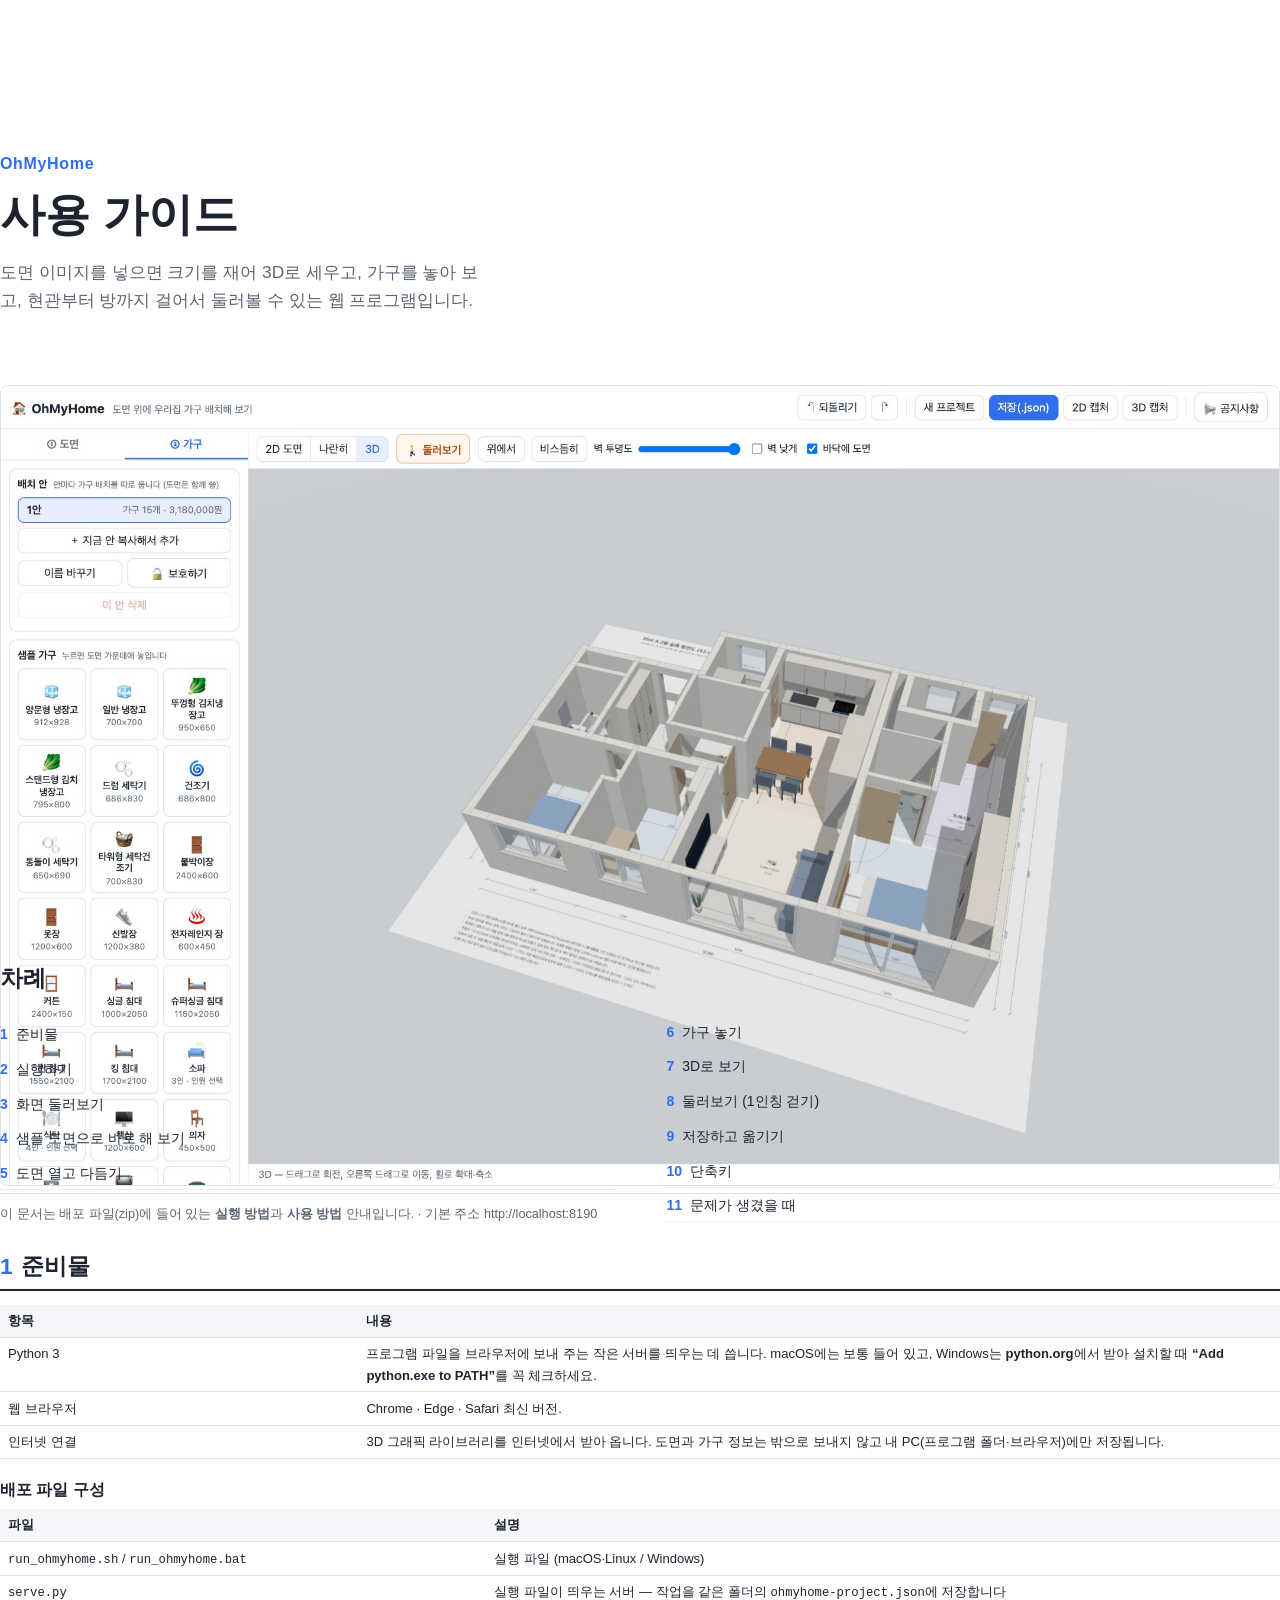
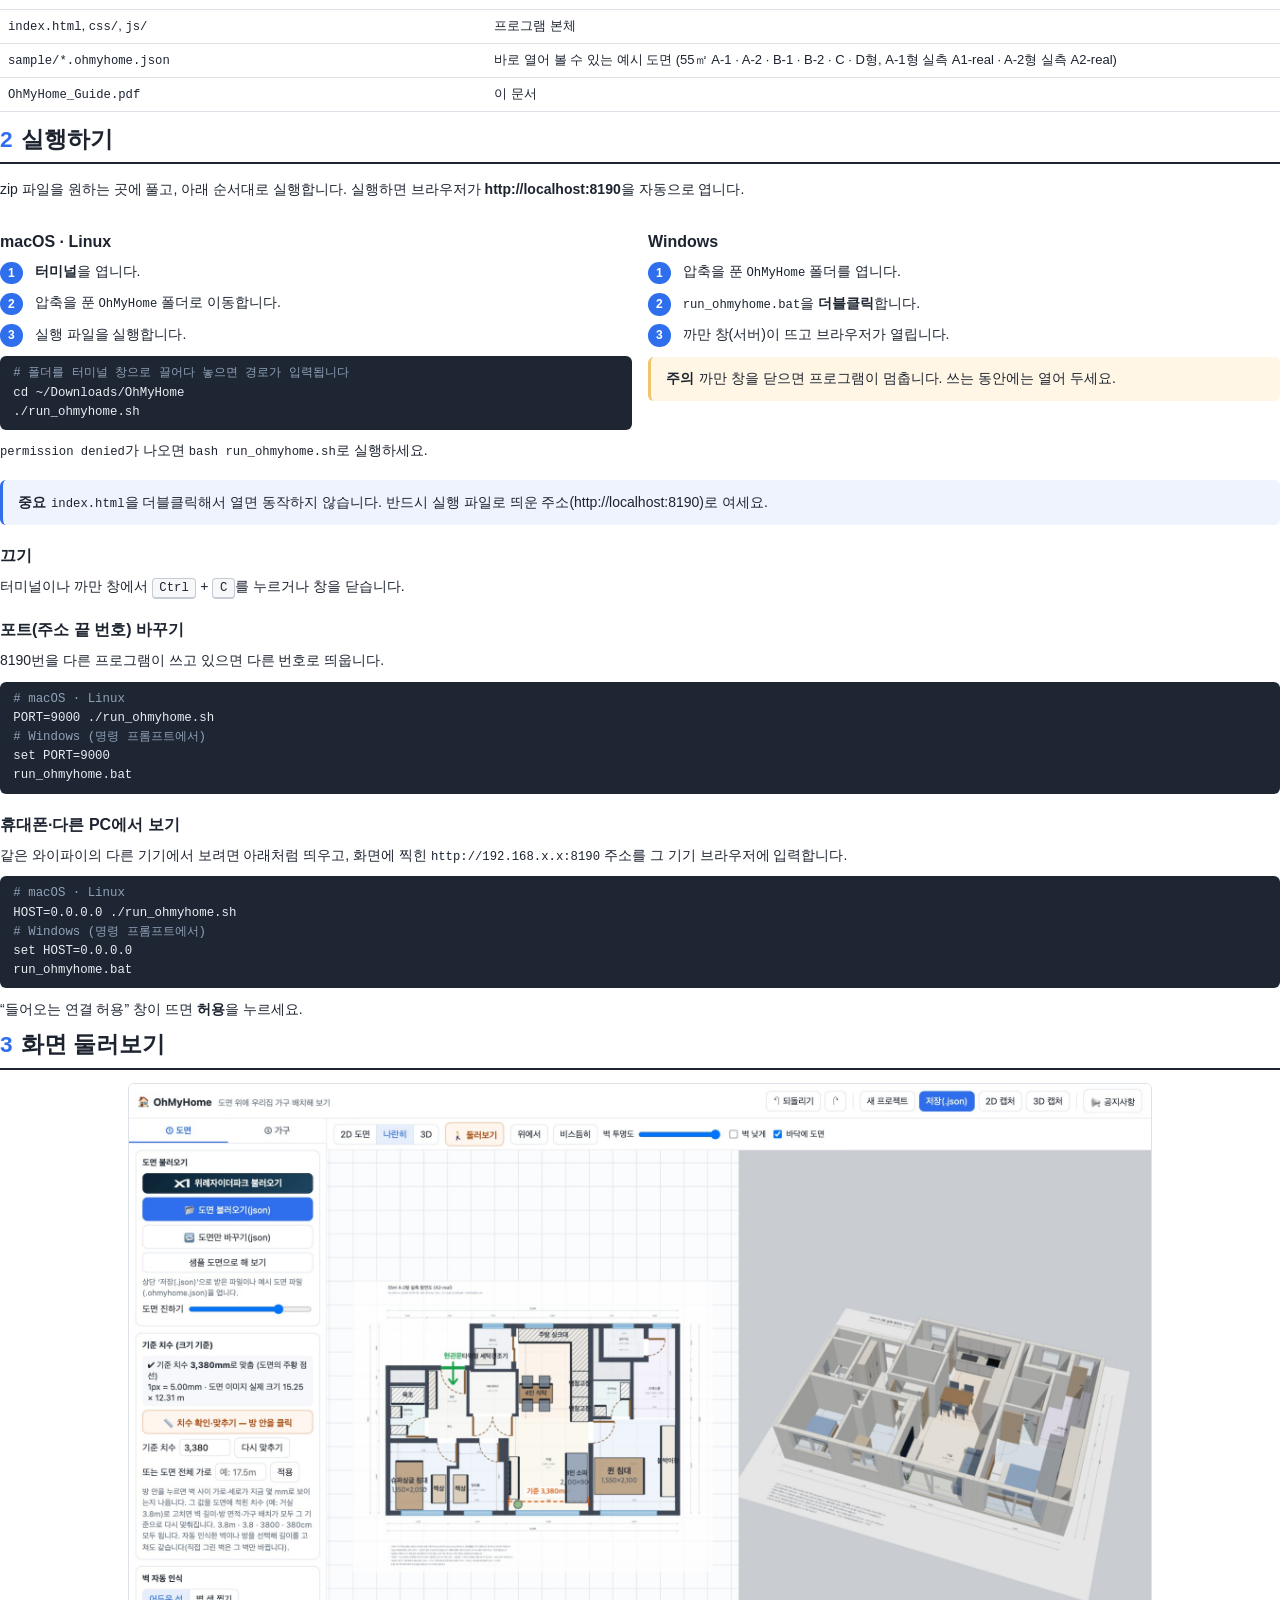
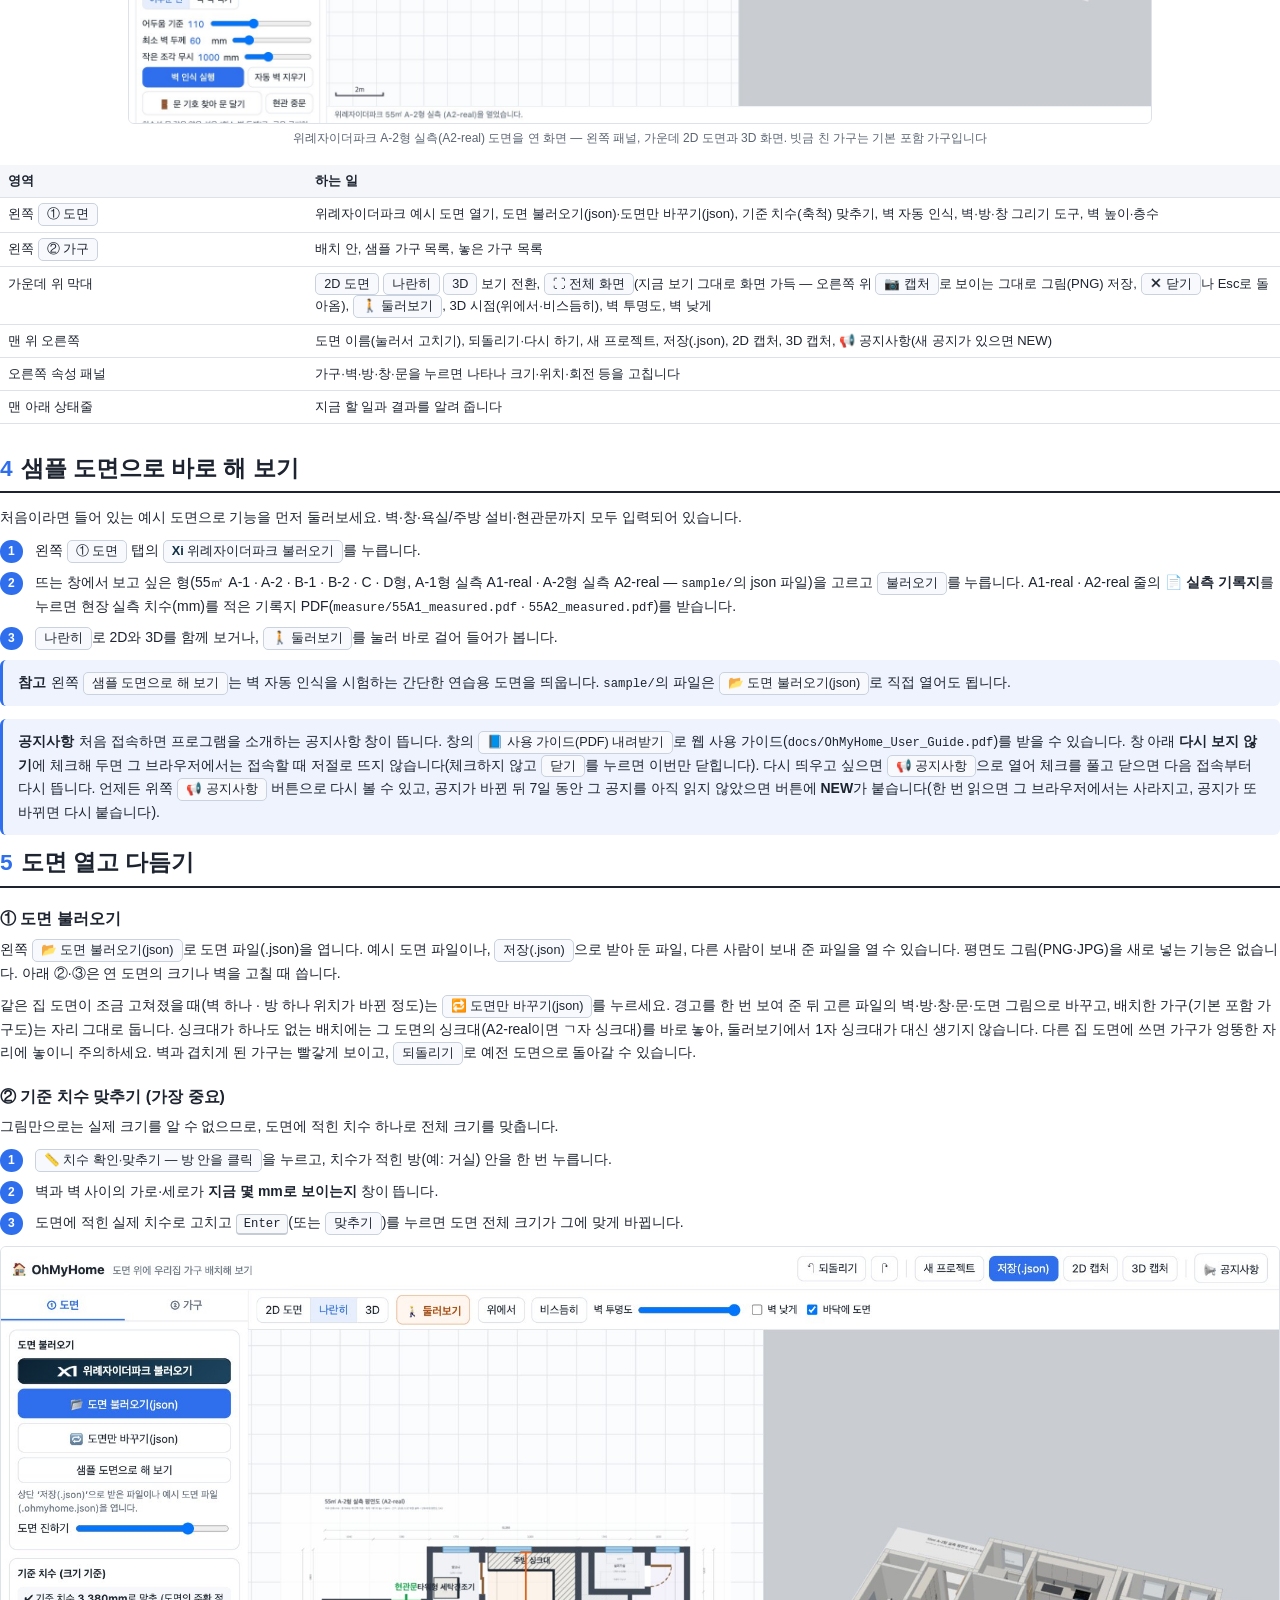
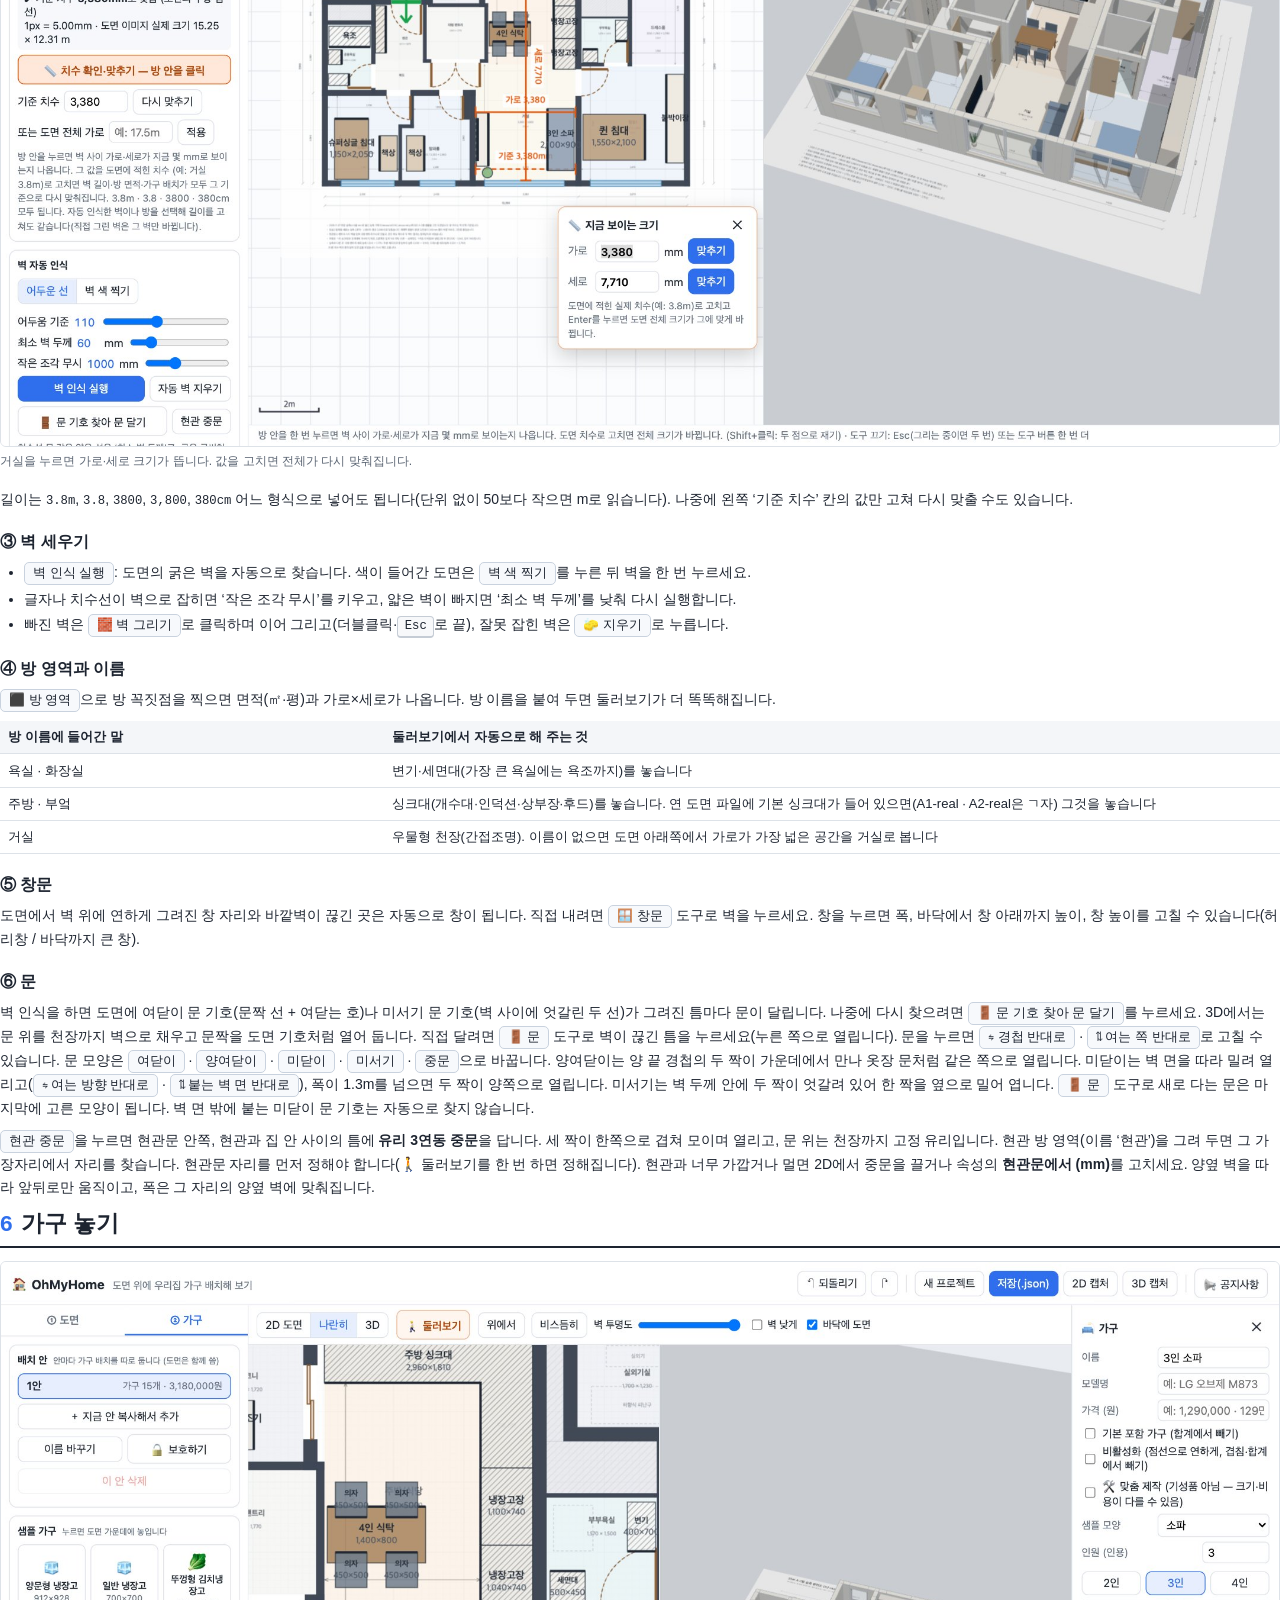
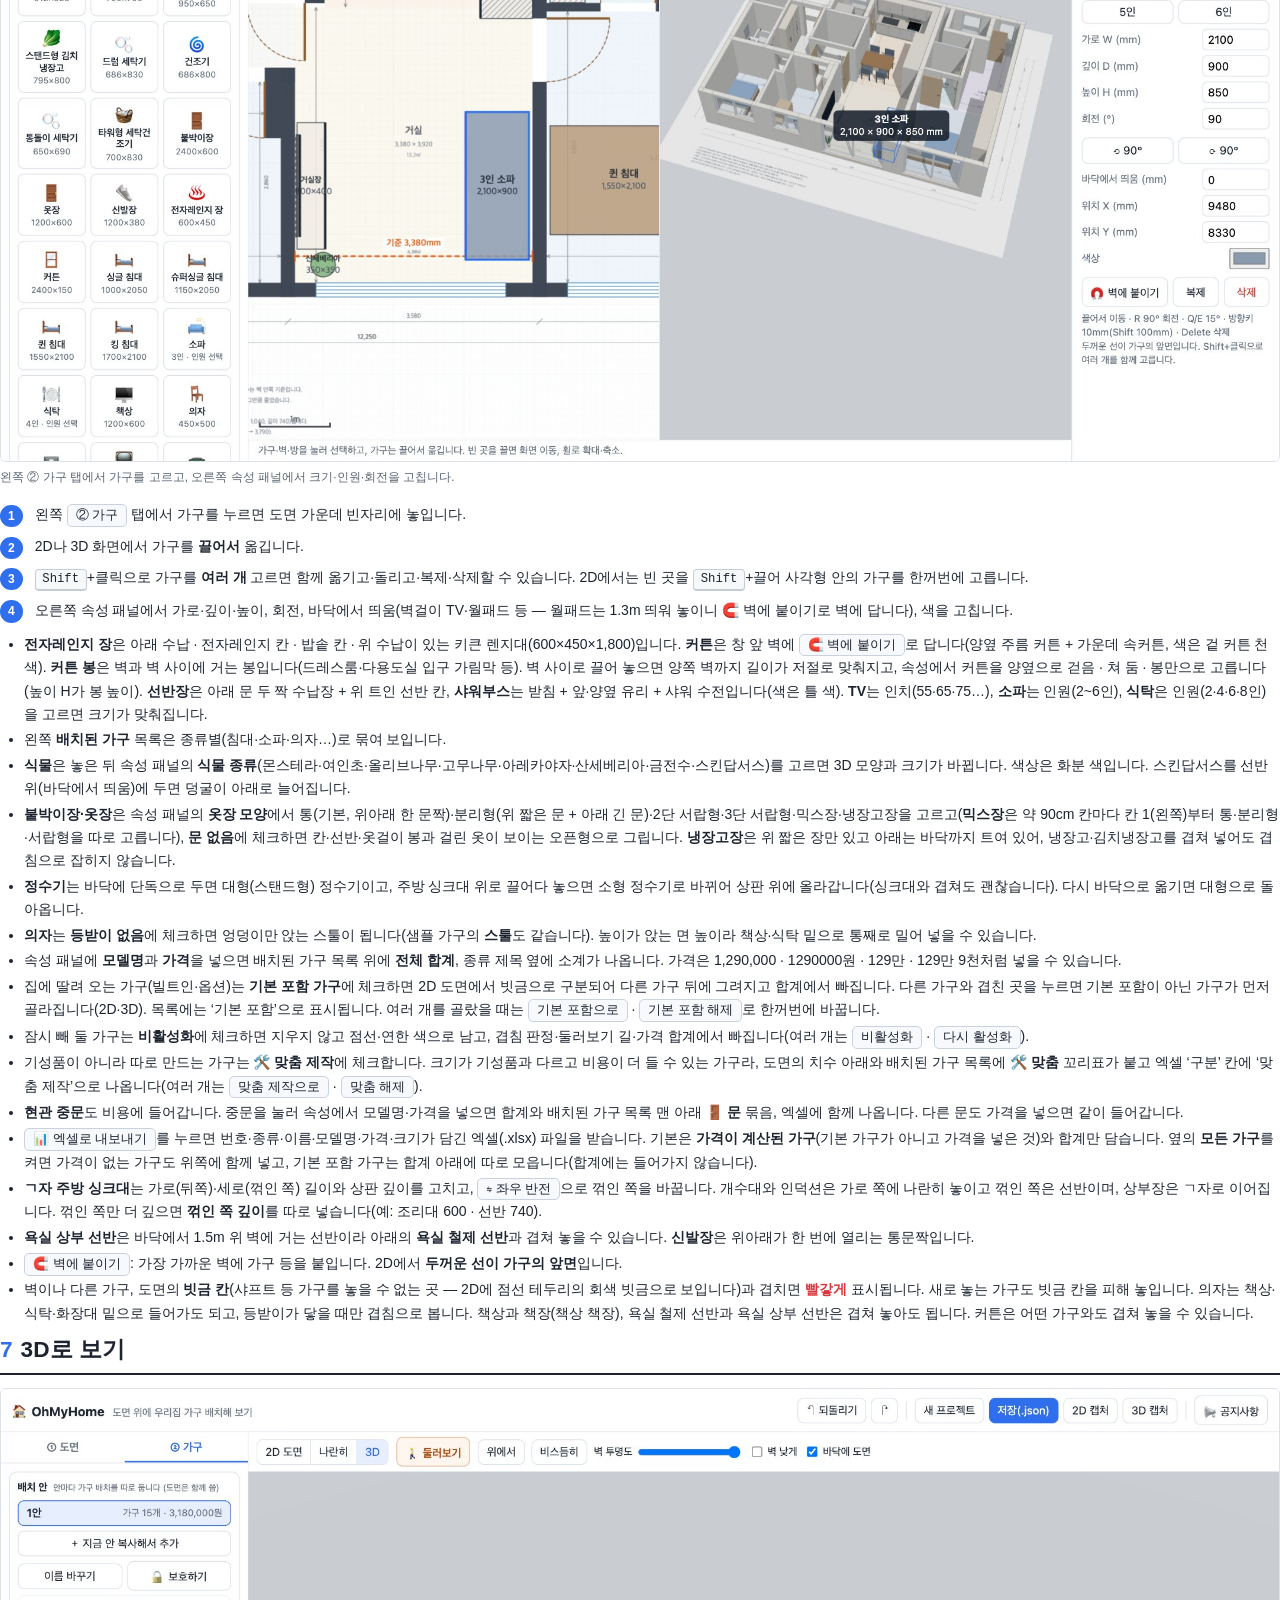
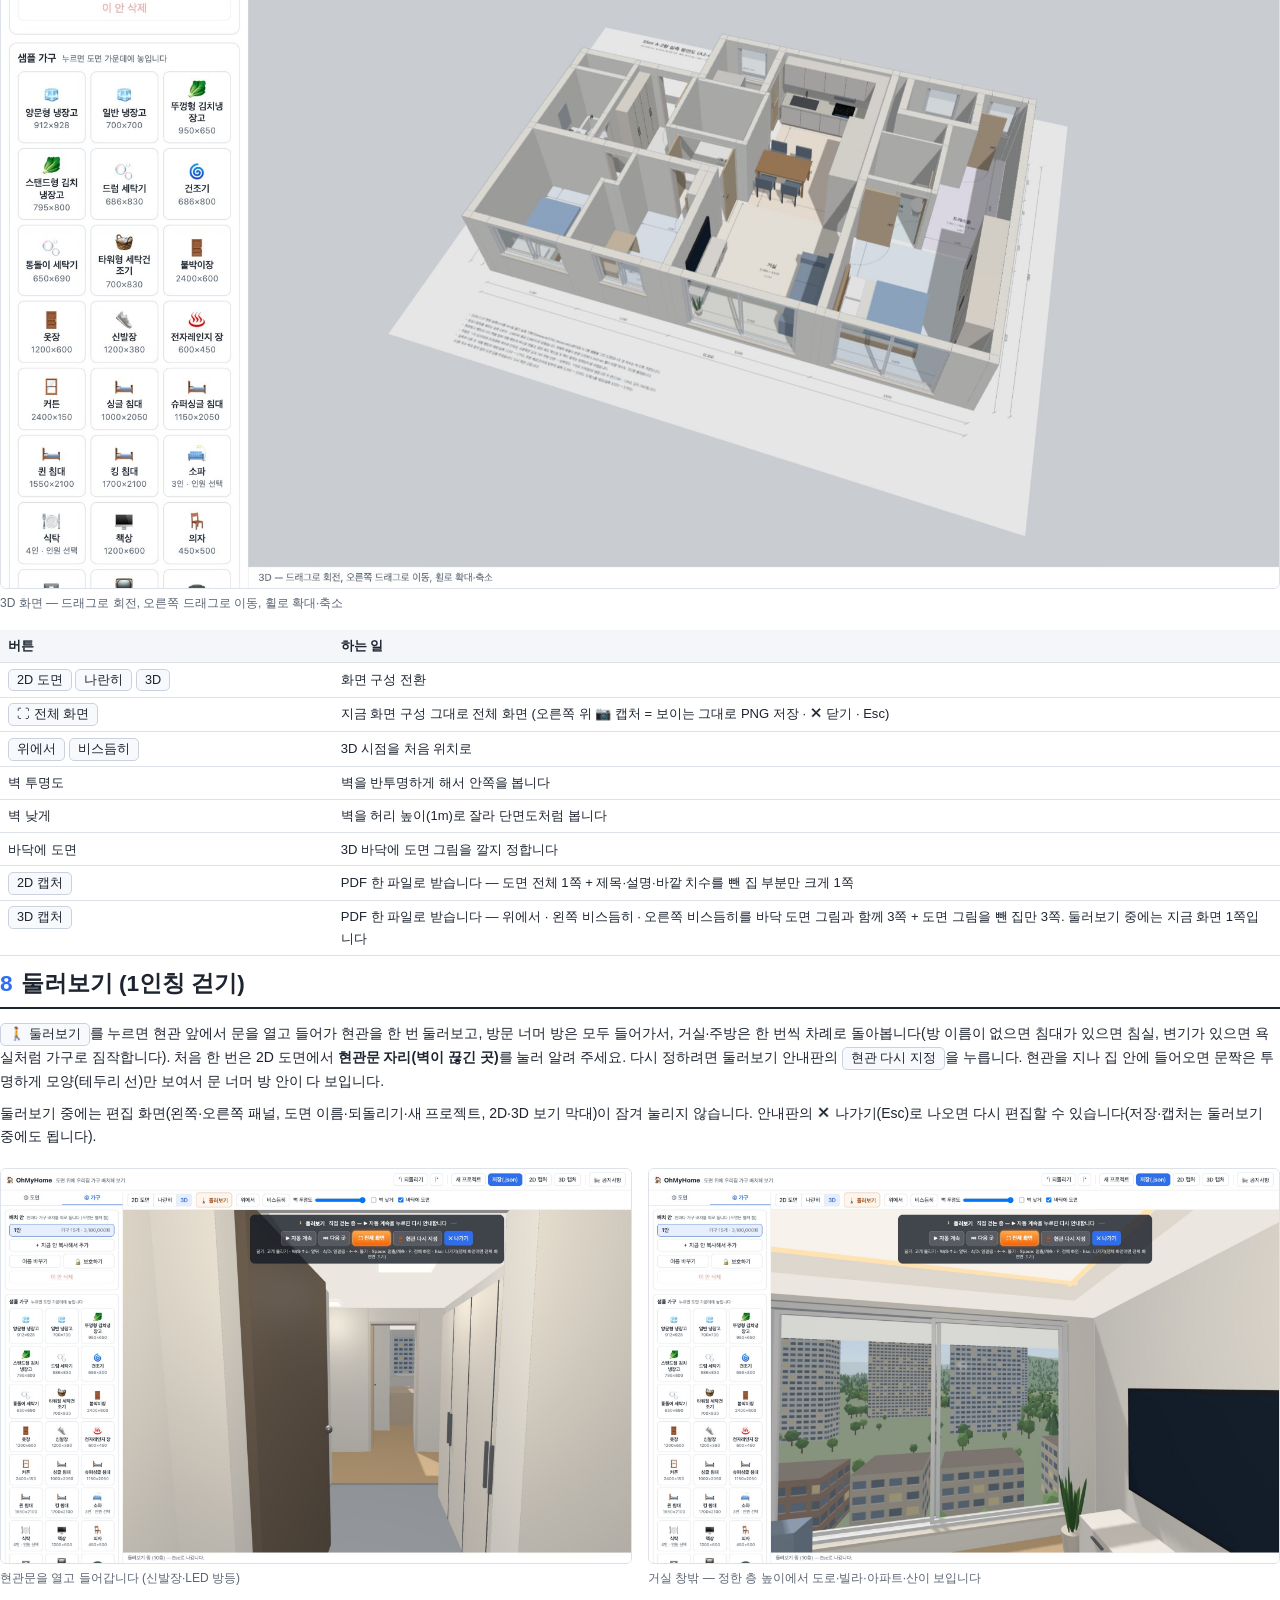
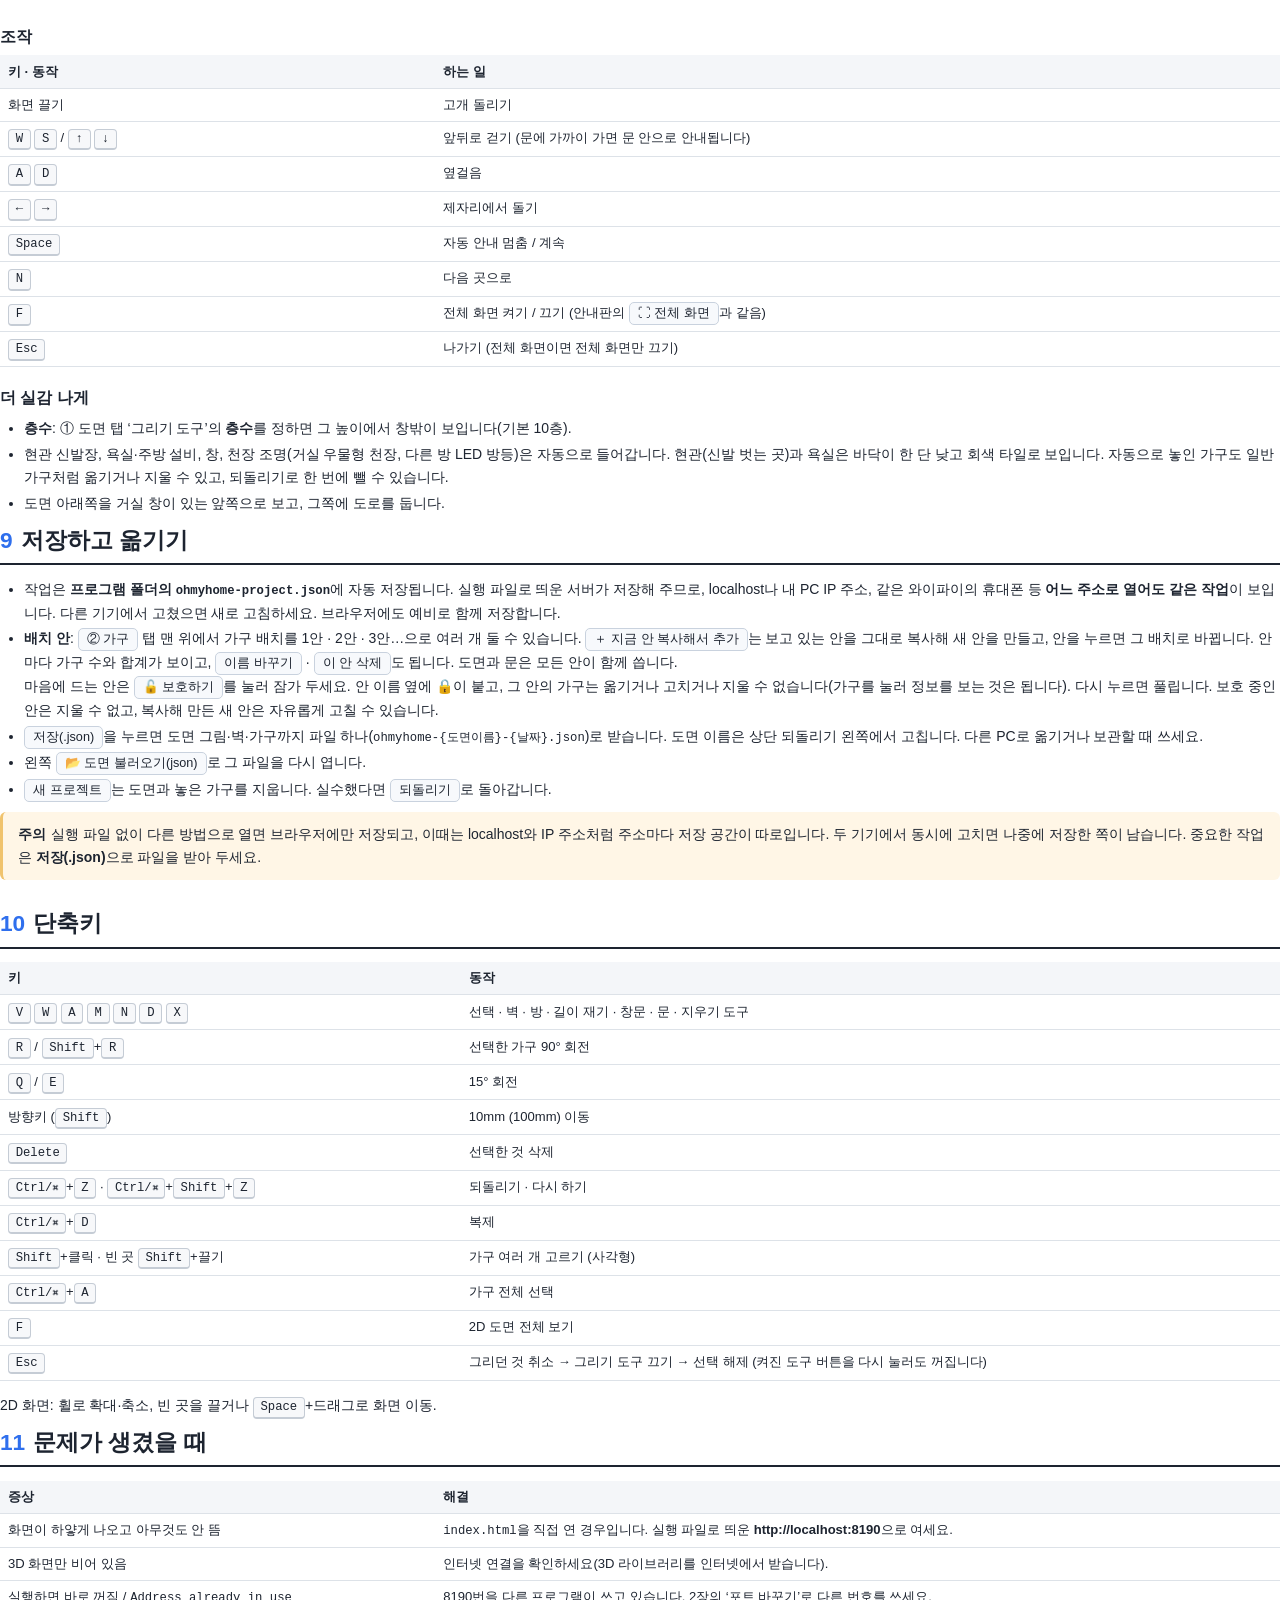
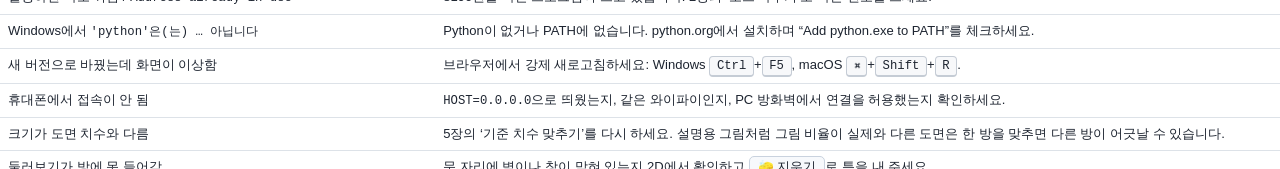
==== commit c6329332: "Merge branch 'feature/tour-edit-lock'" ====
--- a/docs/guide/guide.html
+++ b/docs/guide/guide.html
@@ -281,6 +281,7 @@
 <section>
   <h2><span class="no">8</span>둘러보기 (1인칭 걷기)</h2>
   <p><span class="btn">🚶 둘러보기</span>를 누르면 현관 앞에서 문을 열고 들어가 현관을 한 번 둘러보고, 방문 너머 방은 모두 들어가서, 거실·주방은 한 번씩 차례로 돌아봅니다(방 이름이 없으면 침대가 있으면 침실, 변기가 있으면 욕실처럼 가구로 짐작합니다). 처음 한 번은 2D 도면에서 <b>현관문 자리(벽이 끊긴 곳)</b>를 눌러 알려 주세요. 다시 정하려면 둘러보기 안내판의 <span class="btn">현관 다시 지정</span>을 누릅니다. 현관을 지나 집 안에 들어오면 문짝은 투명하게 모양(테두리 선)만 보여서 문 너머 방 안이 다 보입니다.</p>
+  <p>둘러보기 중에는 편집 화면(왼쪽·오른쪽 패널, 도면 이름·되돌리기·새 프로젝트, 2D·3D 보기 막대)이 잠겨 눌리지 않습니다. 안내판의 ✕ 나가기(Esc)로 나오면 다시 편집할 수 있습니다(저장·캡처는 둘러보기 중에도 됩니다).</p>
   <div class="two">
     <figure><img src="img/06-entrance.jpg" alt="현관문을 열고 들어가는 장면"><figcaption>현관문을 열고 들어갑니다 (신발장·LED 방등)</figcaption></figure>
     <figure><img src="img/05-tour.jpg" alt="거실 창밖 풍경"><figcaption>거실 창밖 — 정한 층 높이에서 도로·빌라·아파트·산이 보입니다</figcaption></figure>
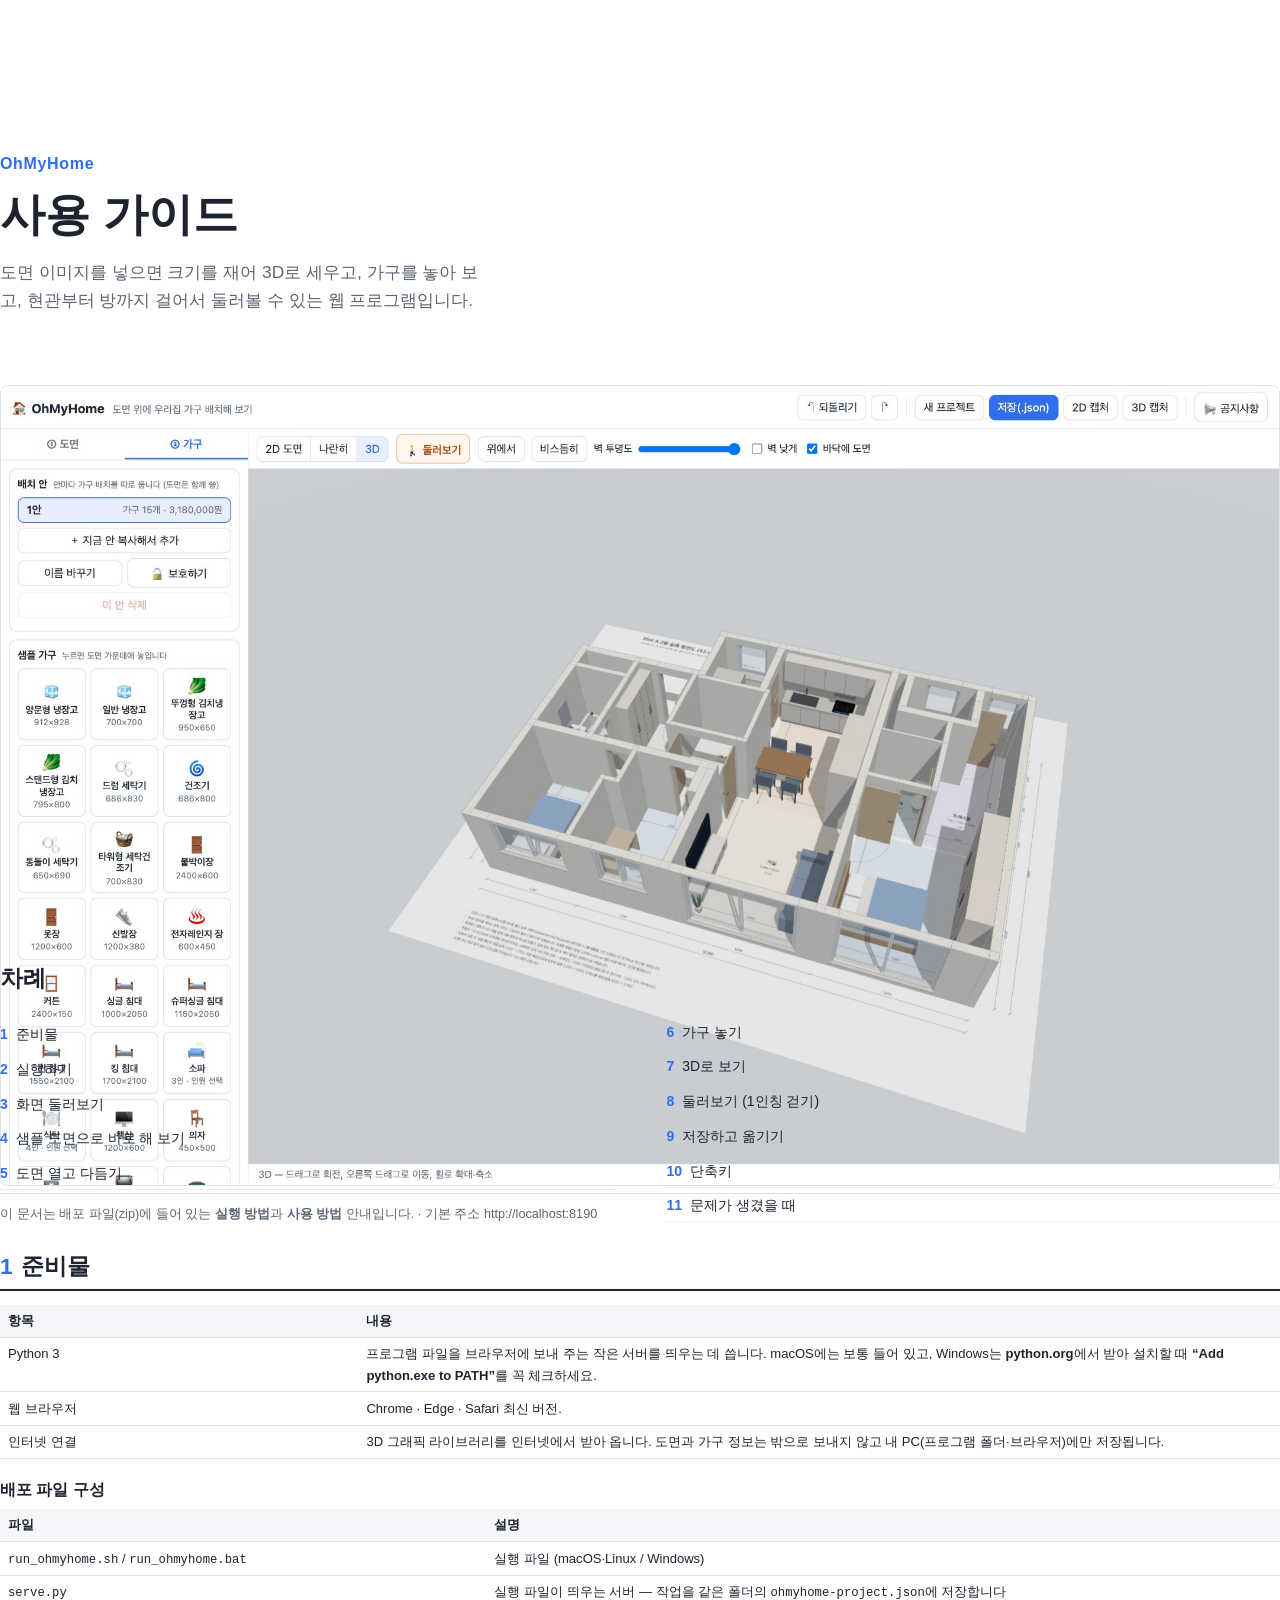
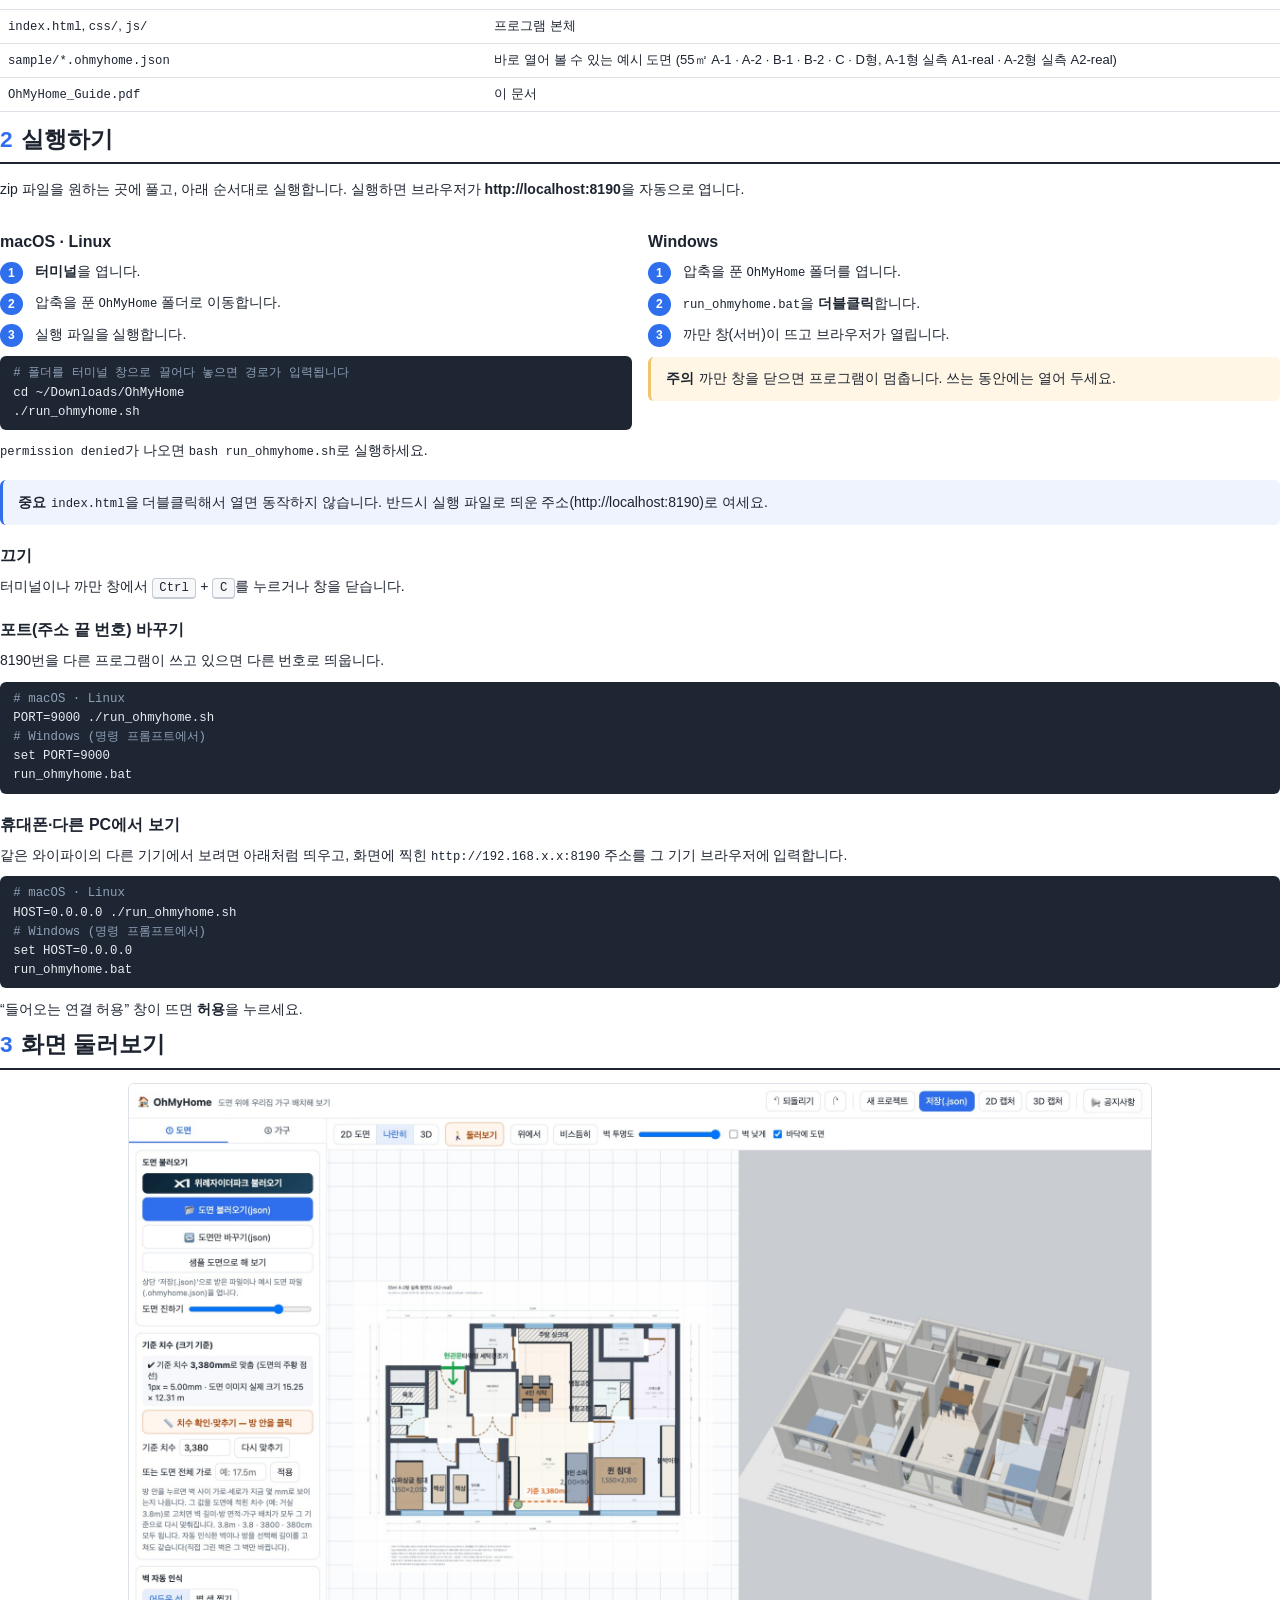
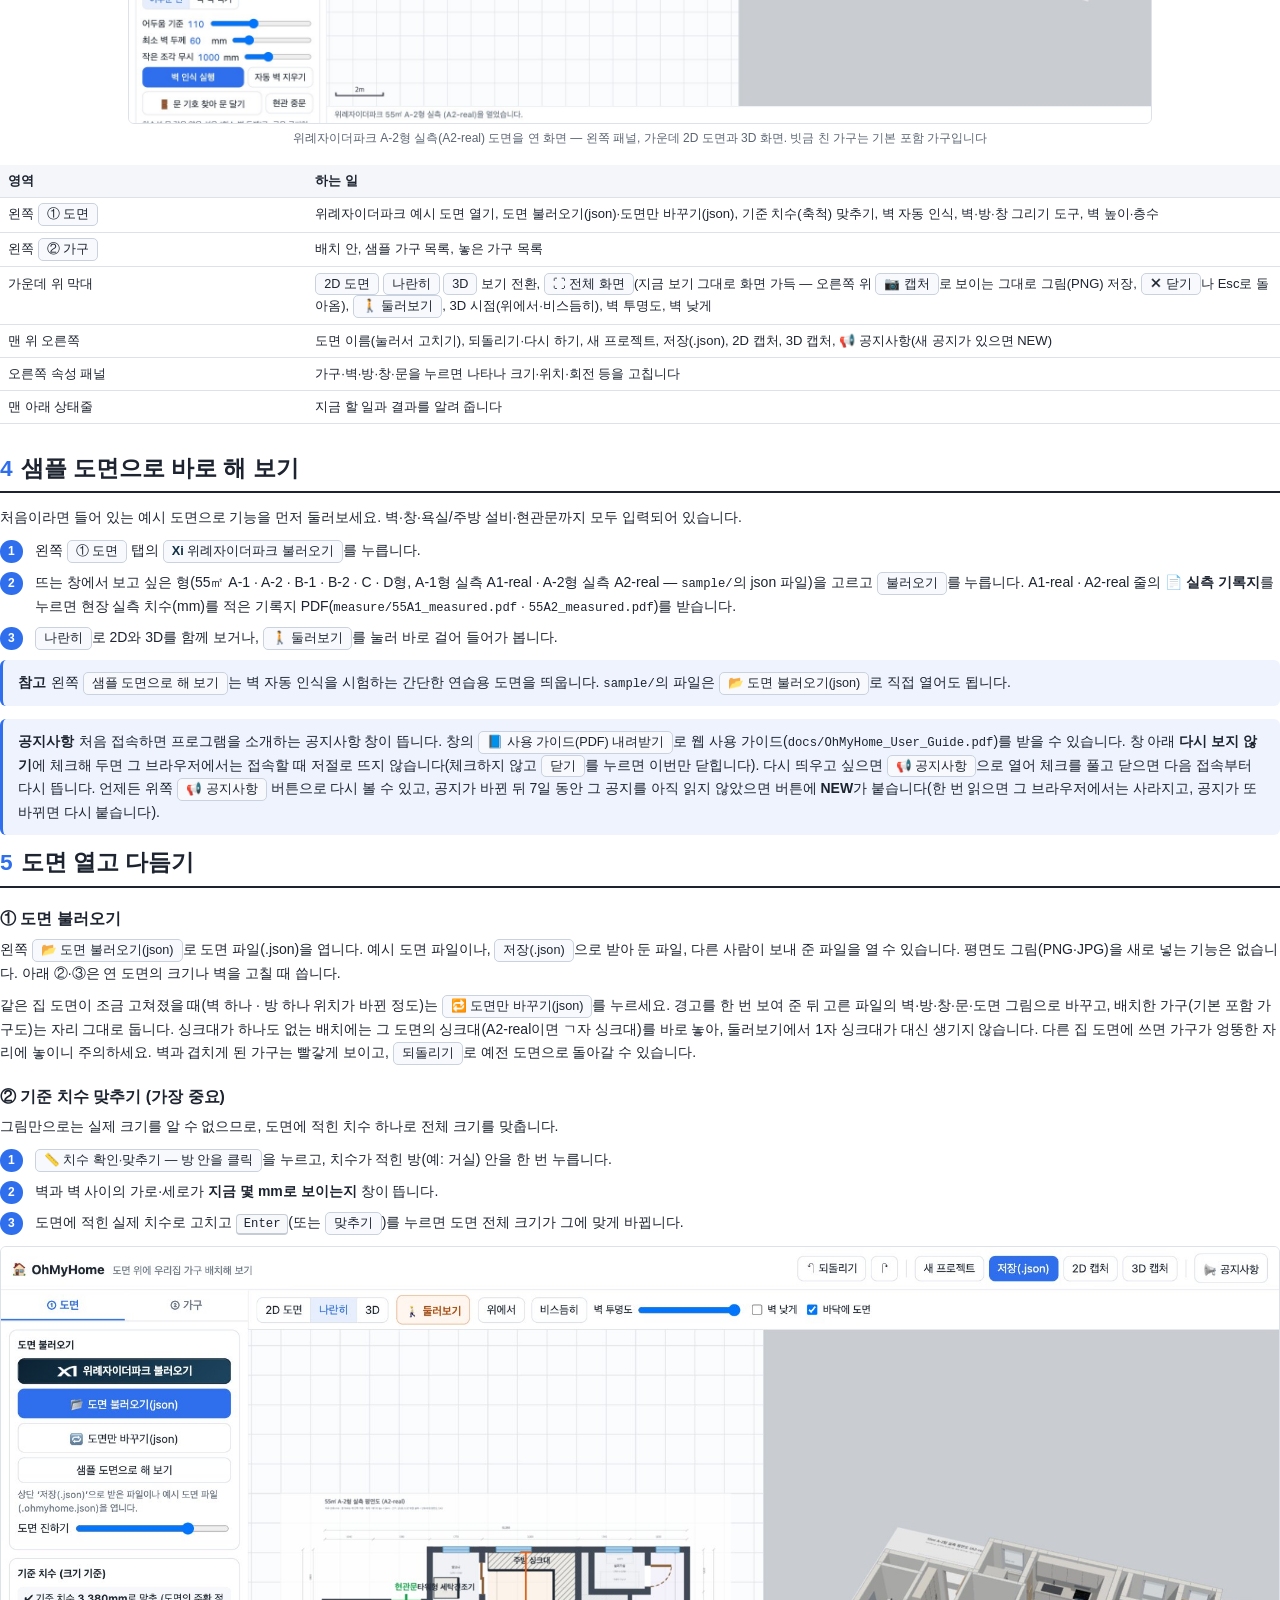
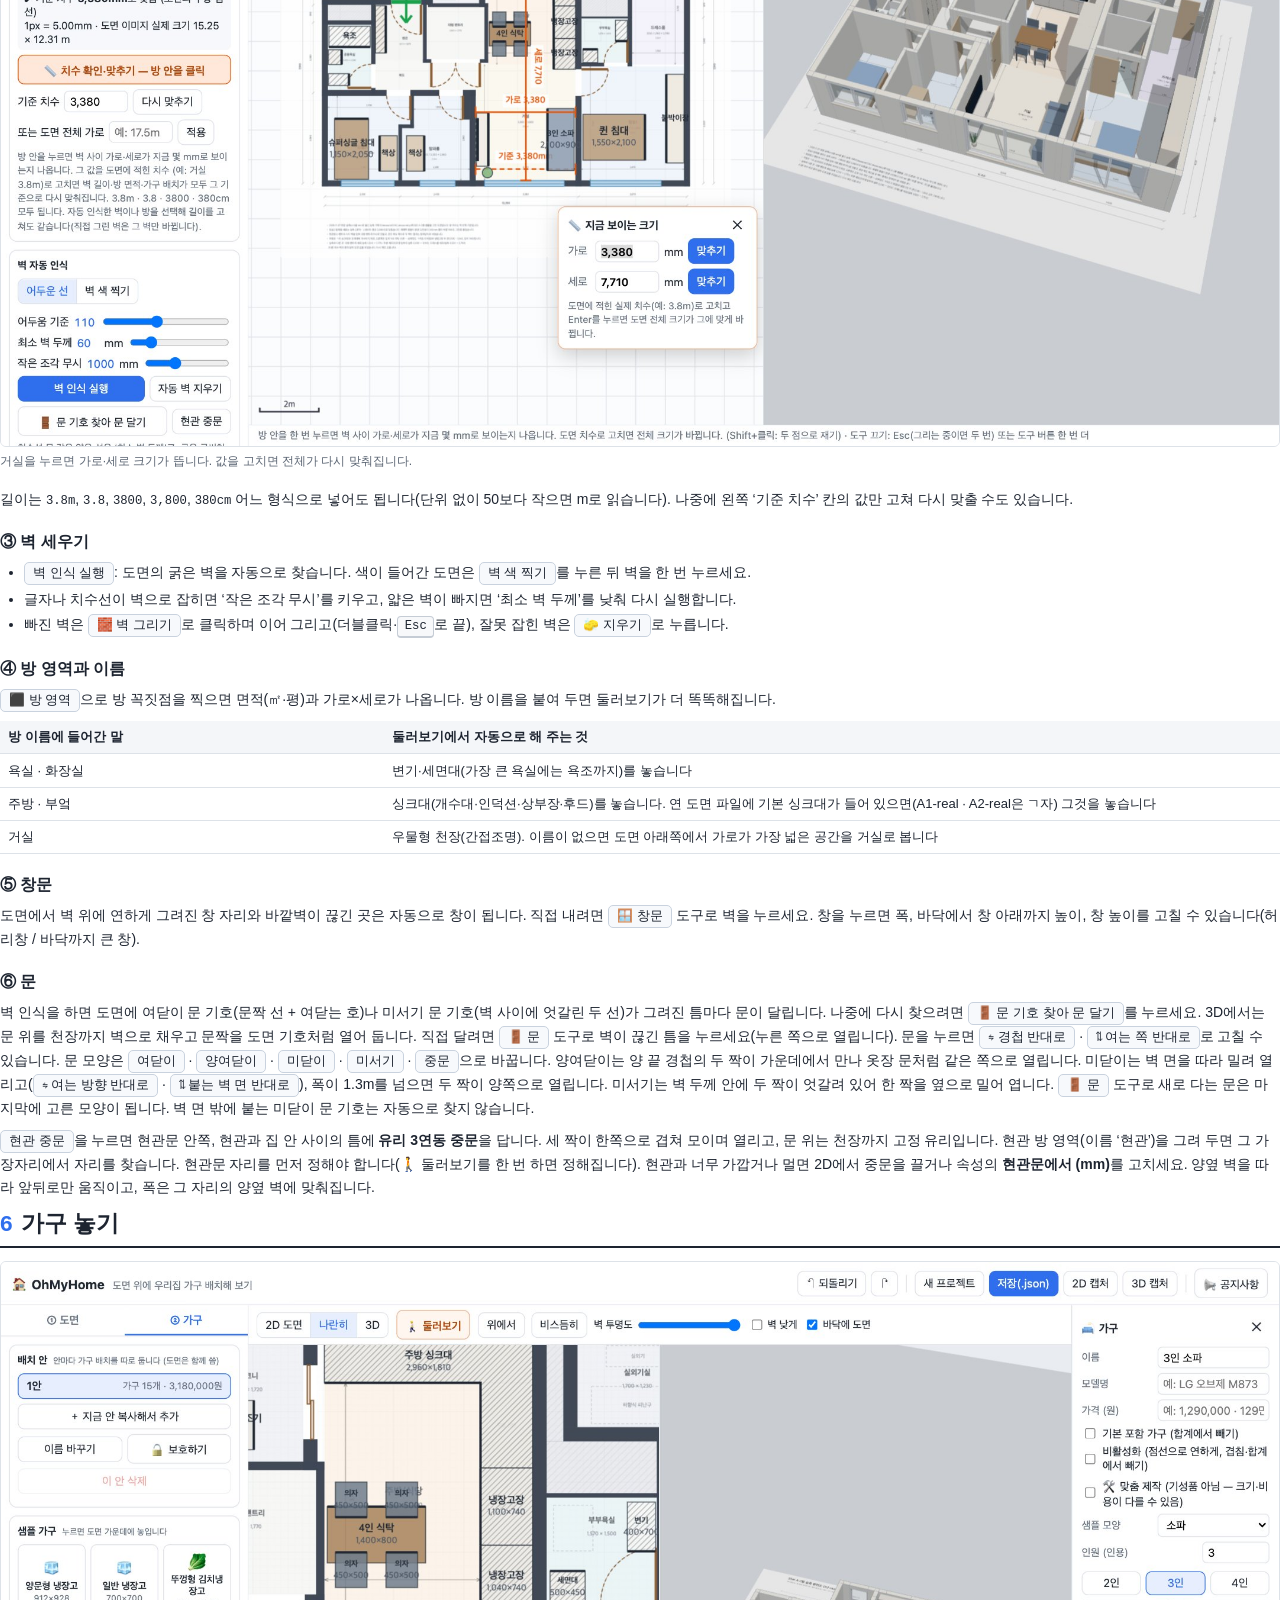
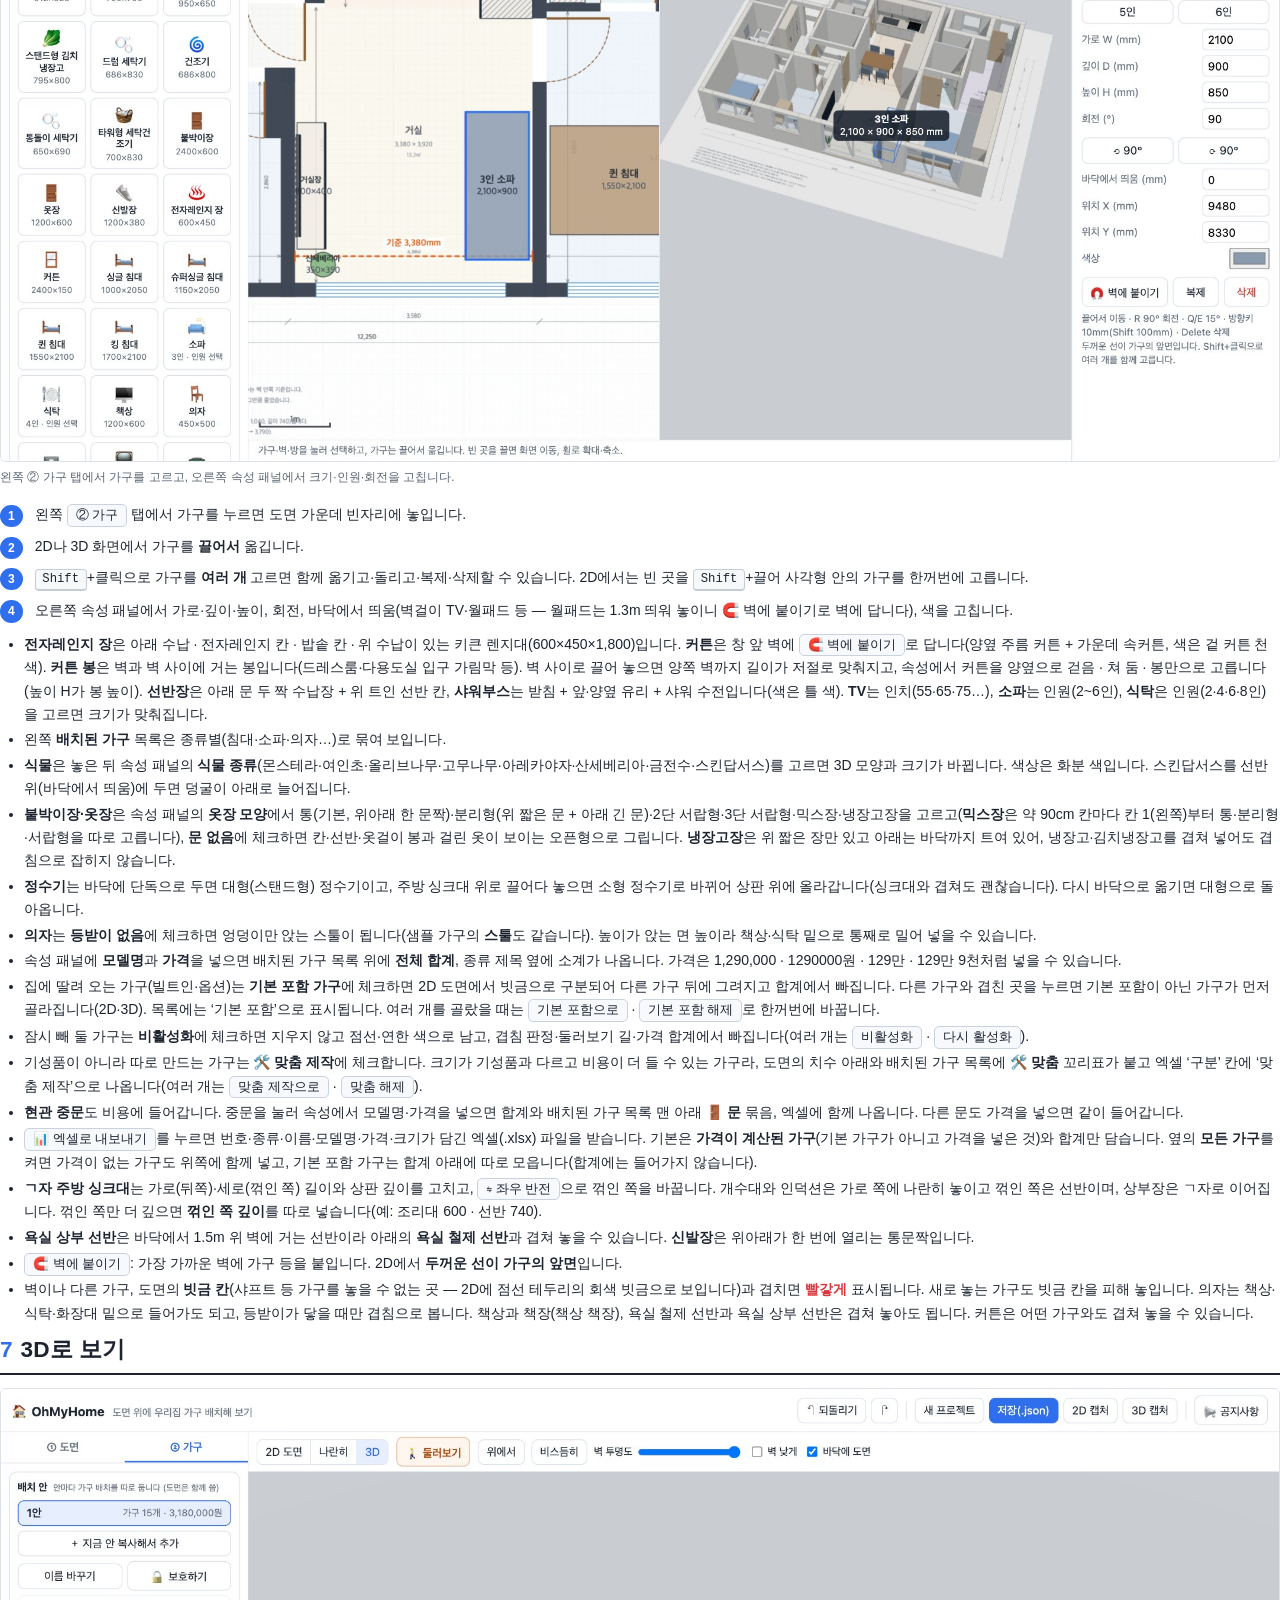
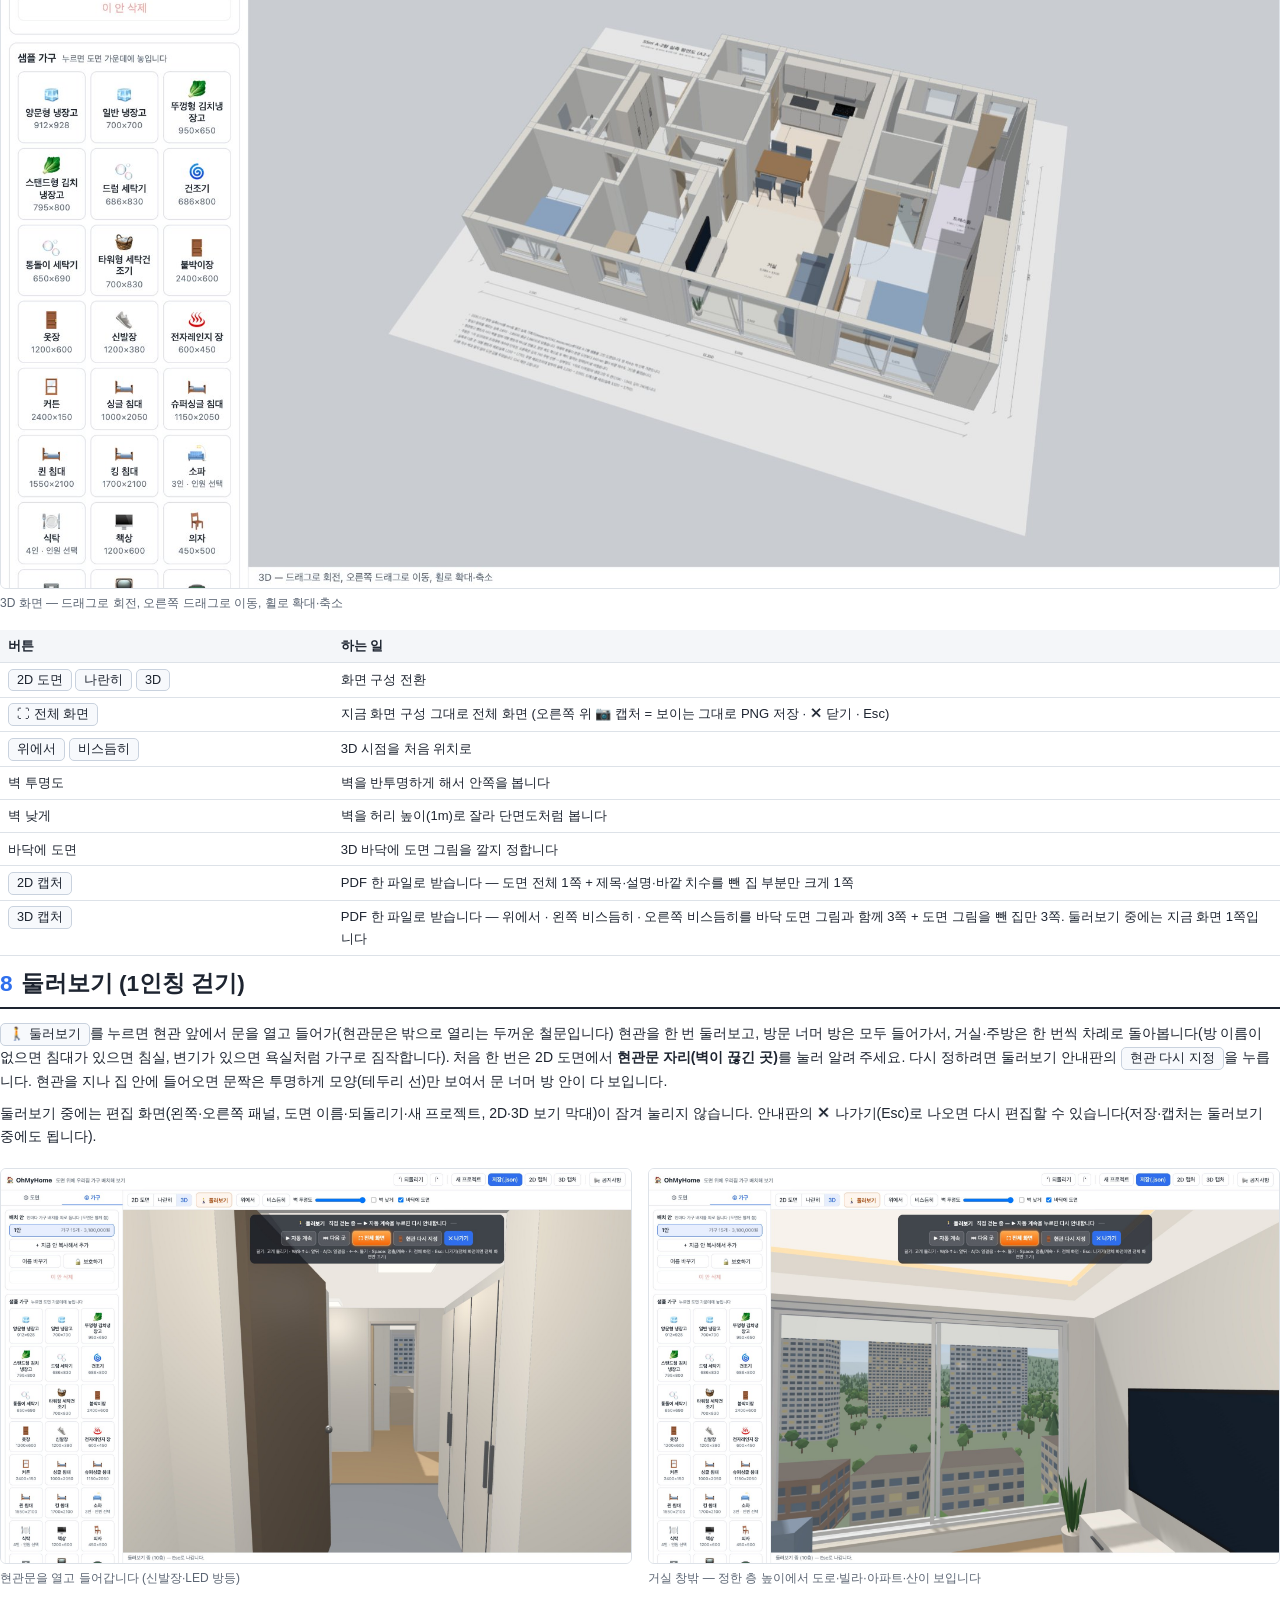
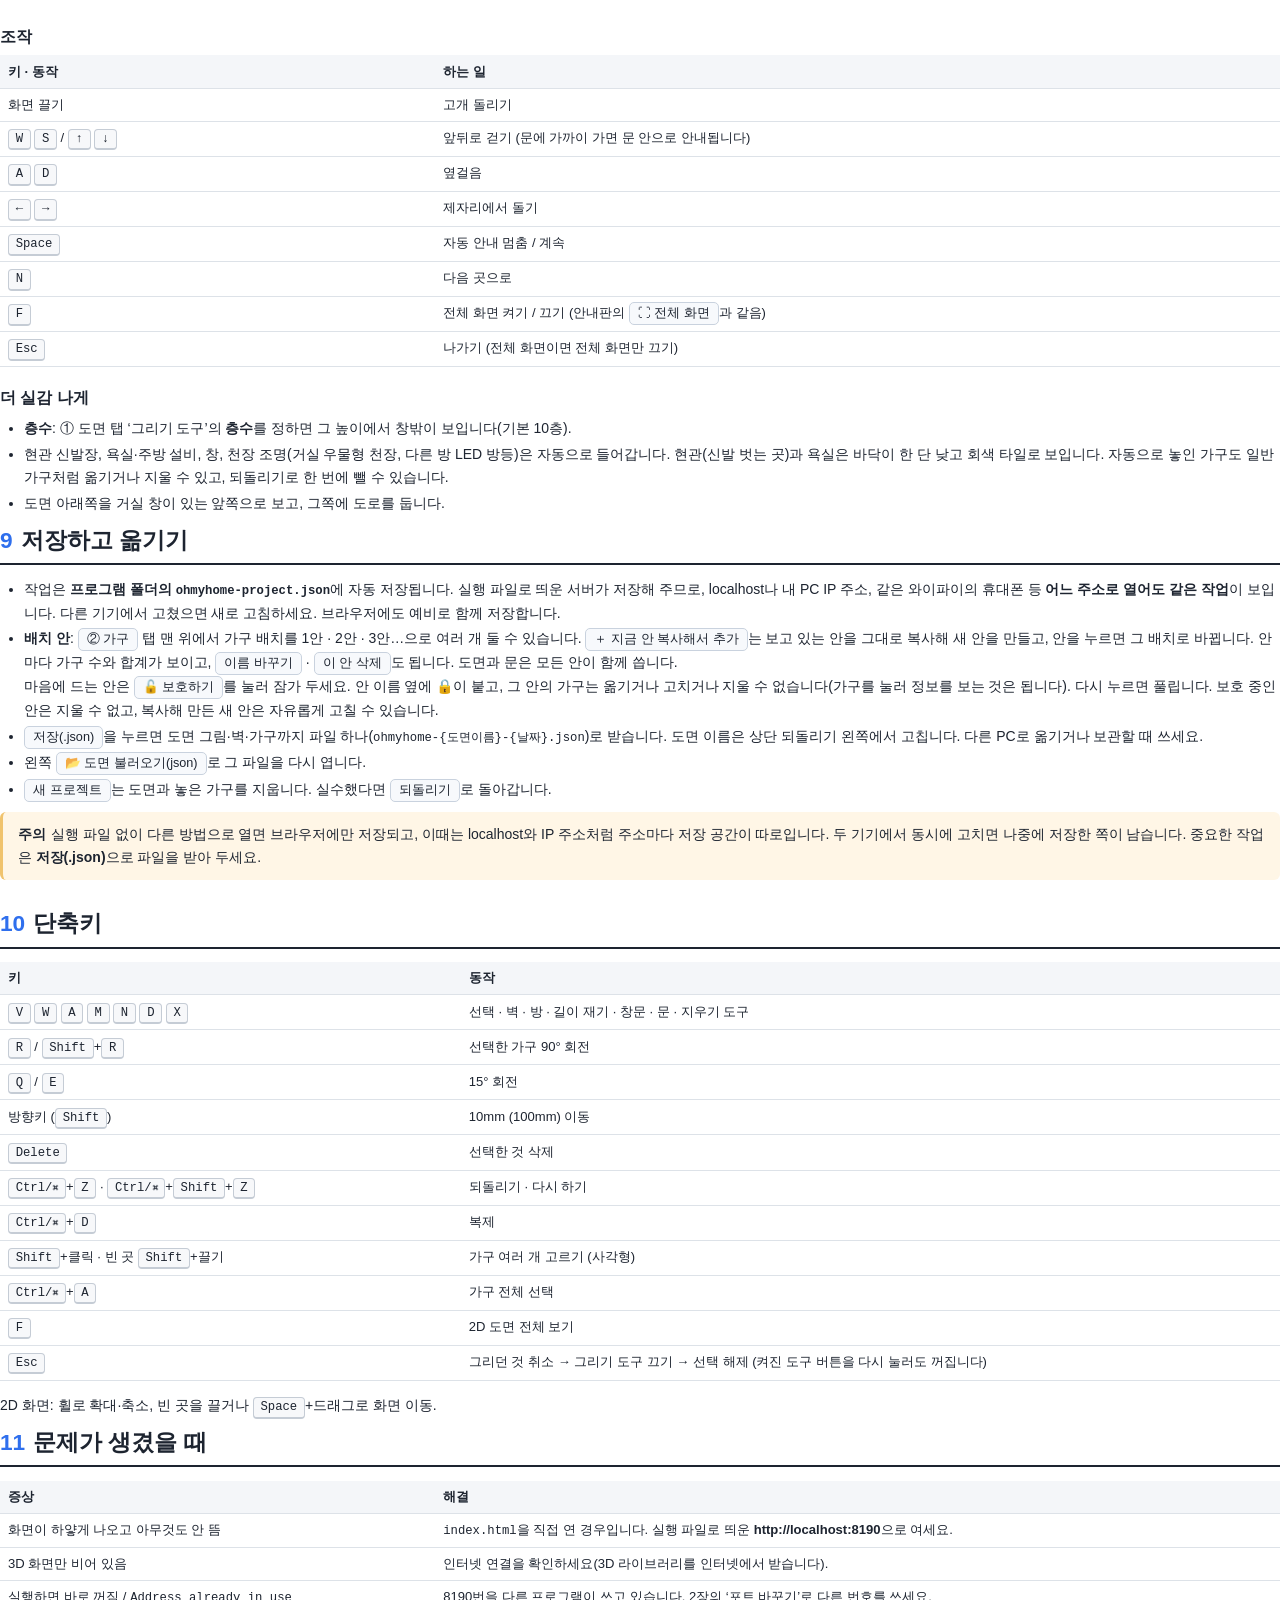
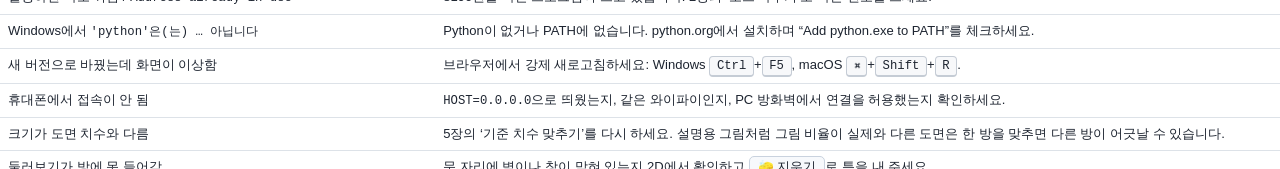
==== commit e5ca615e: "Merge branch 'feature/steel-entrance-door'" ====
--- a/docs/guide/guide.html
+++ b/docs/guide/guide.html
@@ -280,7 +280,7 @@
 
 <section>
   <h2><span class="no">8</span>둘러보기 (1인칭 걷기)</h2>
-  <p><span class="btn">🚶 둘러보기</span>를 누르면 현관 앞에서 문을 열고 들어가 현관을 한 번 둘러보고, 방문 너머 방은 모두 들어가서, 거실·주방은 한 번씩 차례로 돌아봅니다(방 이름이 없으면 침대가 있으면 침실, 변기가 있으면 욕실처럼 가구로 짐작합니다). 처음 한 번은 2D 도면에서 <b>현관문 자리(벽이 끊긴 곳)</b>를 눌러 알려 주세요. 다시 정하려면 둘러보기 안내판의 <span class="btn">현관 다시 지정</span>을 누릅니다. 현관을 지나 집 안에 들어오면 문짝은 투명하게 모양(테두리 선)만 보여서 문 너머 방 안이 다 보입니다.</p>
+  <p><span class="btn">🚶 둘러보기</span>를 누르면 현관 앞에서 문을 열고 들어가(현관문은 밖으로 열리는 두꺼운 철문입니다) 현관을 한 번 둘러보고, 방문 너머 방은 모두 들어가서, 거실·주방은 한 번씩 차례로 돌아봅니다(방 이름이 없으면 침대가 있으면 침실, 변기가 있으면 욕실처럼 가구로 짐작합니다). 처음 한 번은 2D 도면에서 <b>현관문 자리(벽이 끊긴 곳)</b>를 눌러 알려 주세요. 다시 정하려면 둘러보기 안내판의 <span class="btn">현관 다시 지정</span>을 누릅니다. 현관을 지나 집 안에 들어오면 문짝은 투명하게 모양(테두리 선)만 보여서 문 너머 방 안이 다 보입니다.</p>
   <p>둘러보기 중에는 편집 화면(왼쪽·오른쪽 패널, 도면 이름·되돌리기·새 프로젝트, 2D·3D 보기 막대)이 잠겨 눌리지 않습니다. 안내판의 ✕ 나가기(Esc)로 나오면 다시 편집할 수 있습니다(저장·캡처는 둘러보기 중에도 됩니다).</p>
   <div class="two">
     <figure><img src="img/06-entrance.jpg" alt="현관문을 열고 들어가는 장면"><figcaption>현관문을 열고 들어갑니다 (신발장·LED 방등)</figcaption></figure>
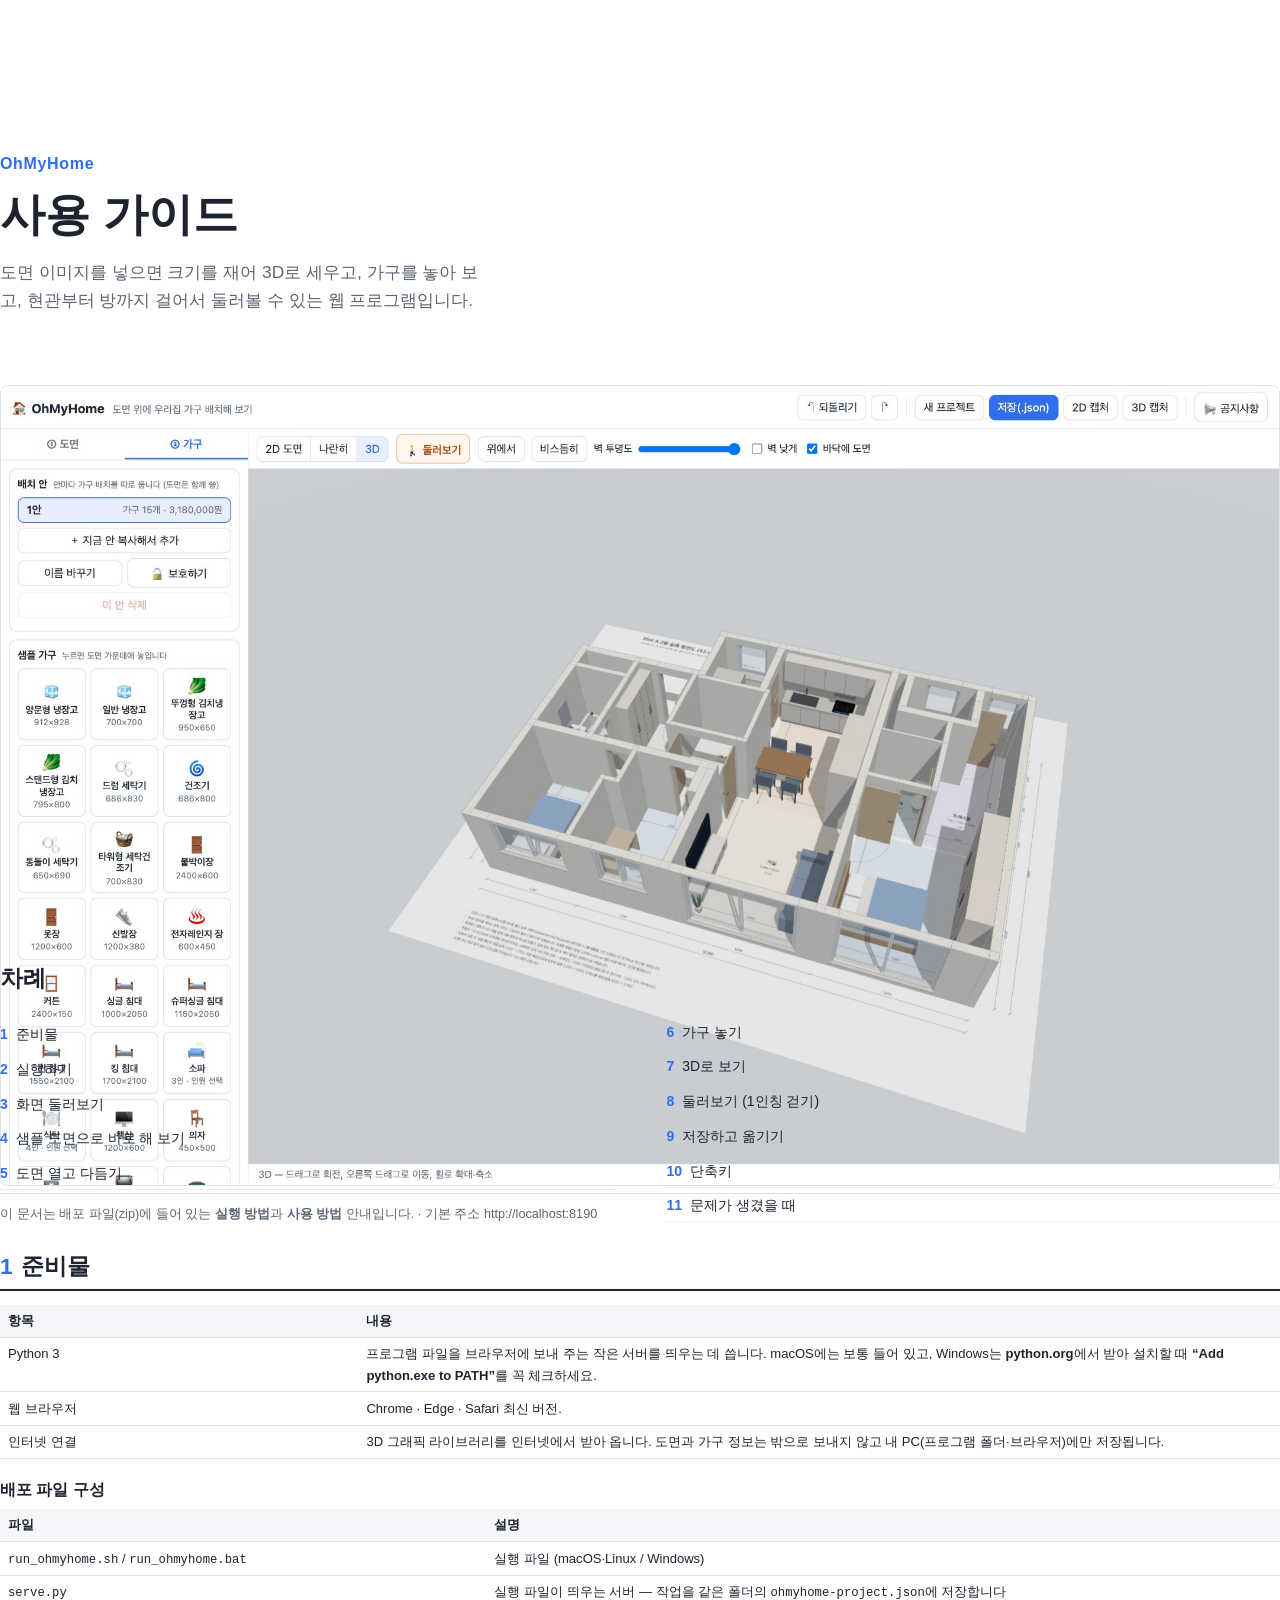
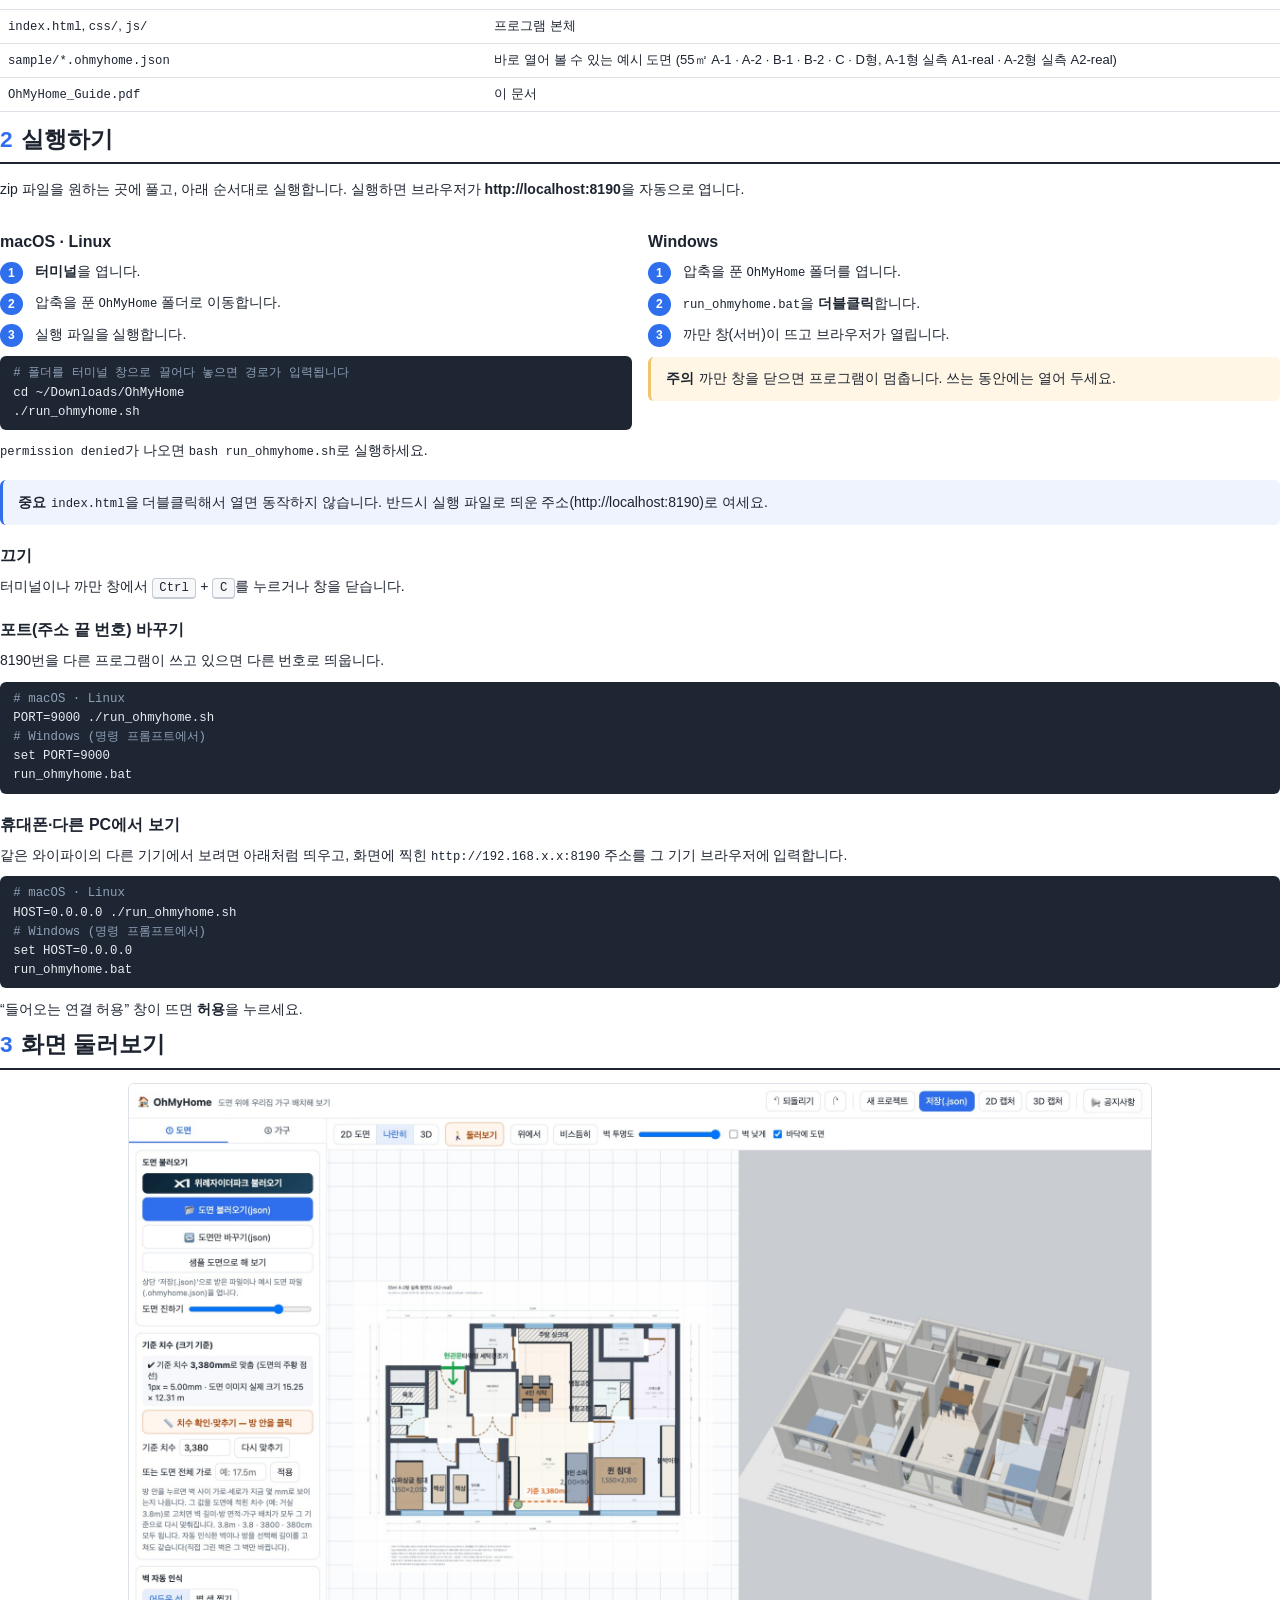
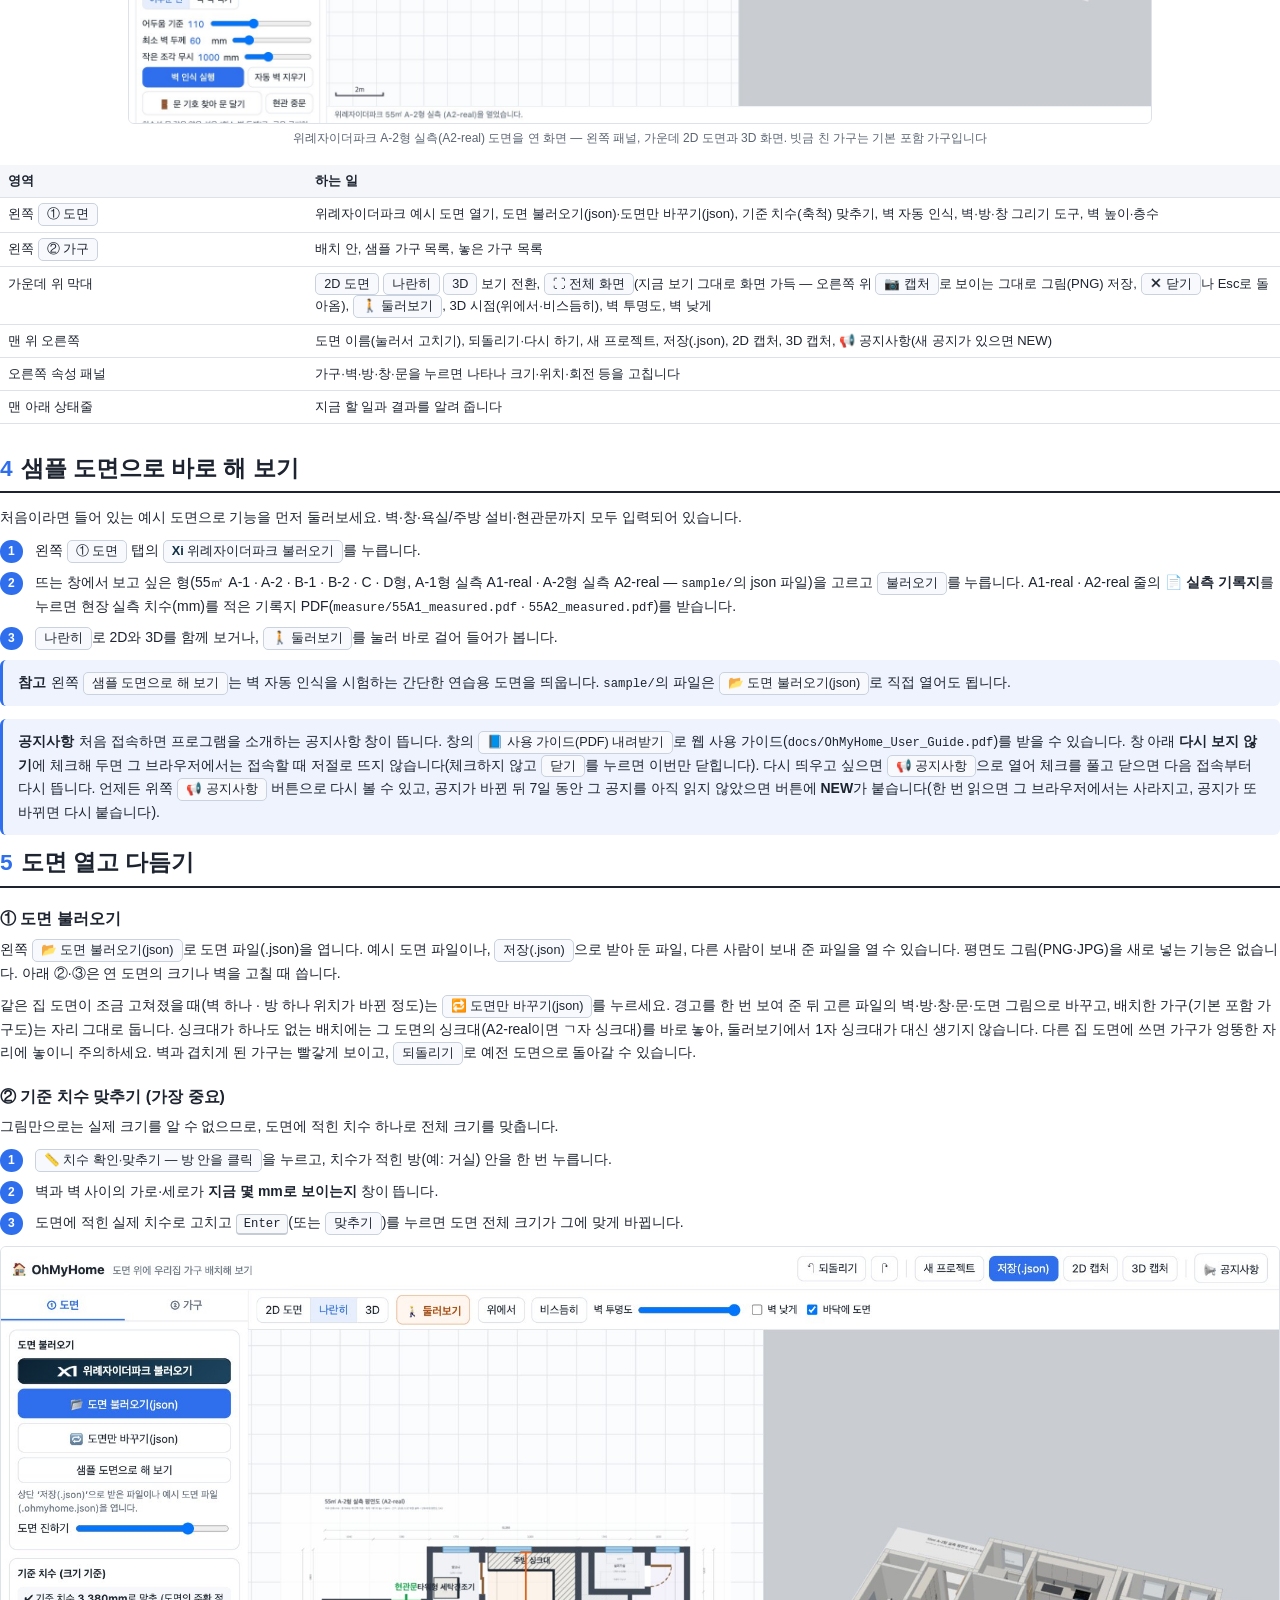
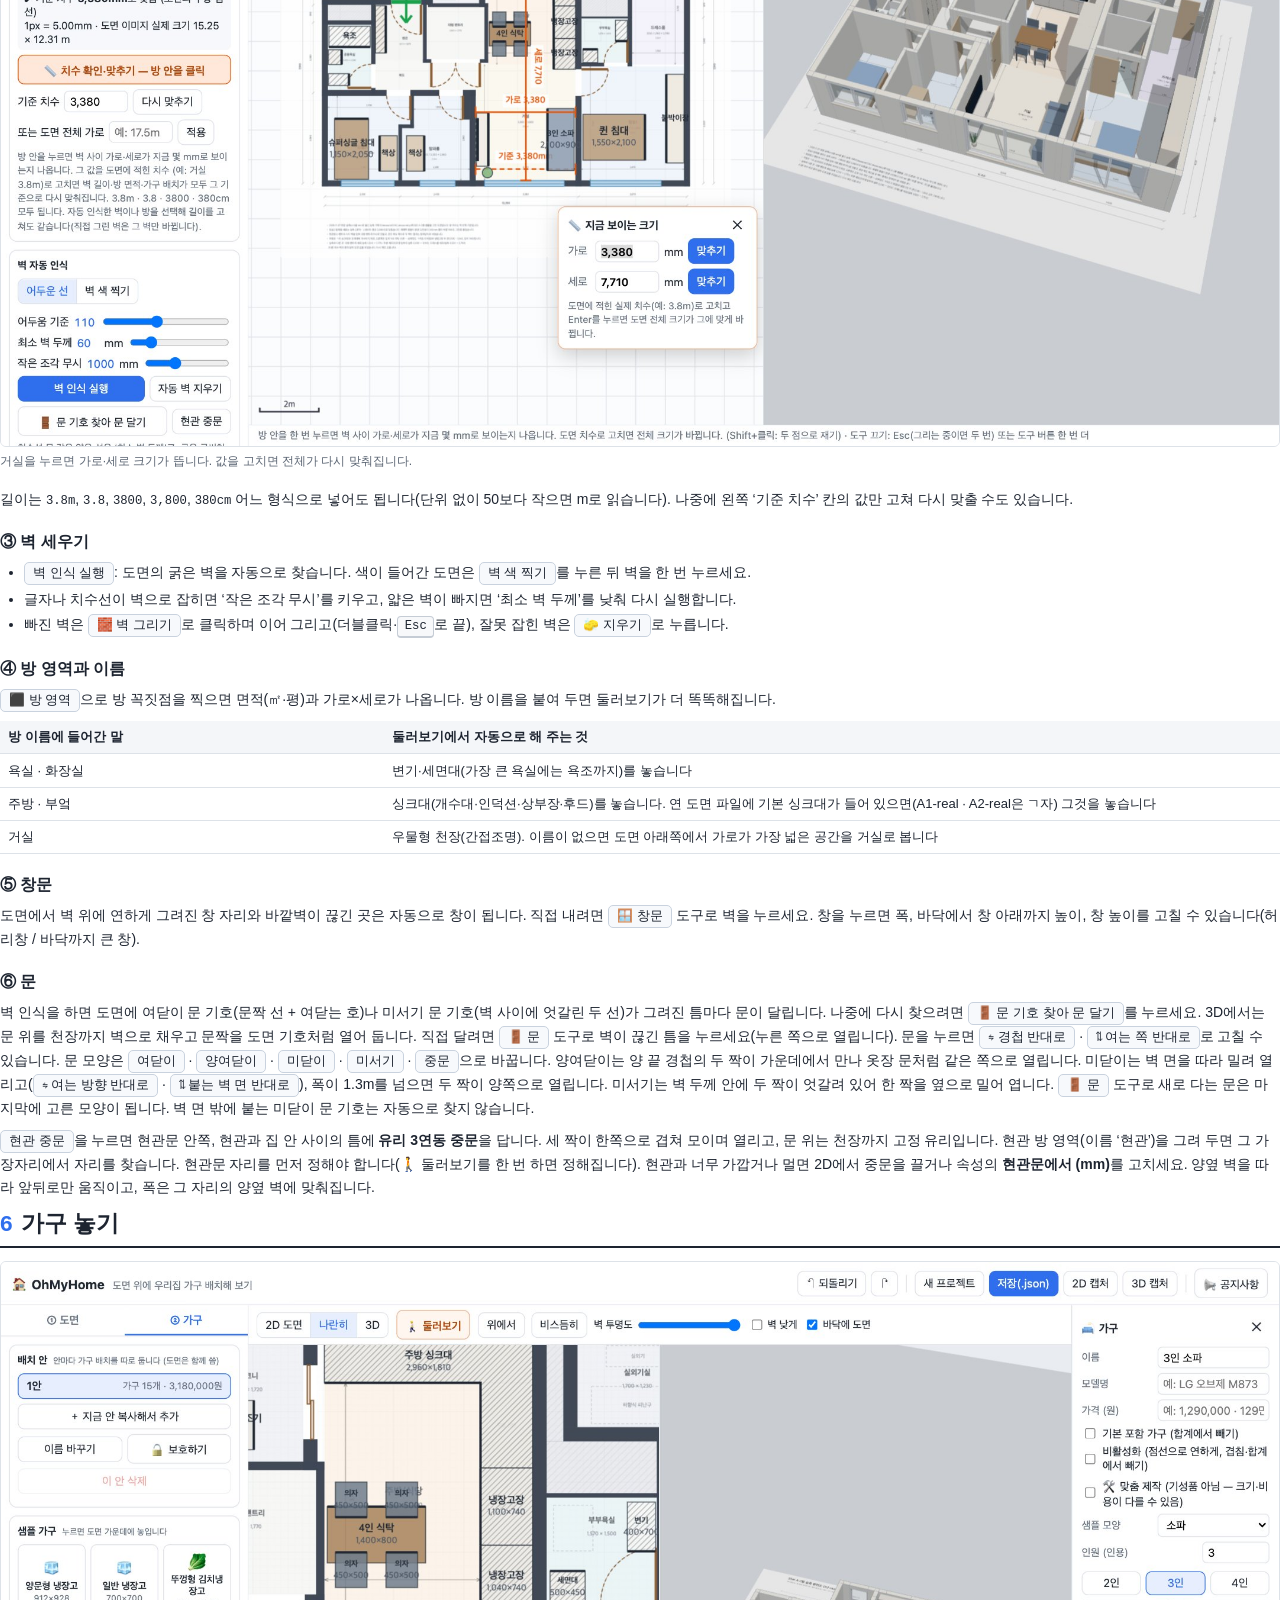
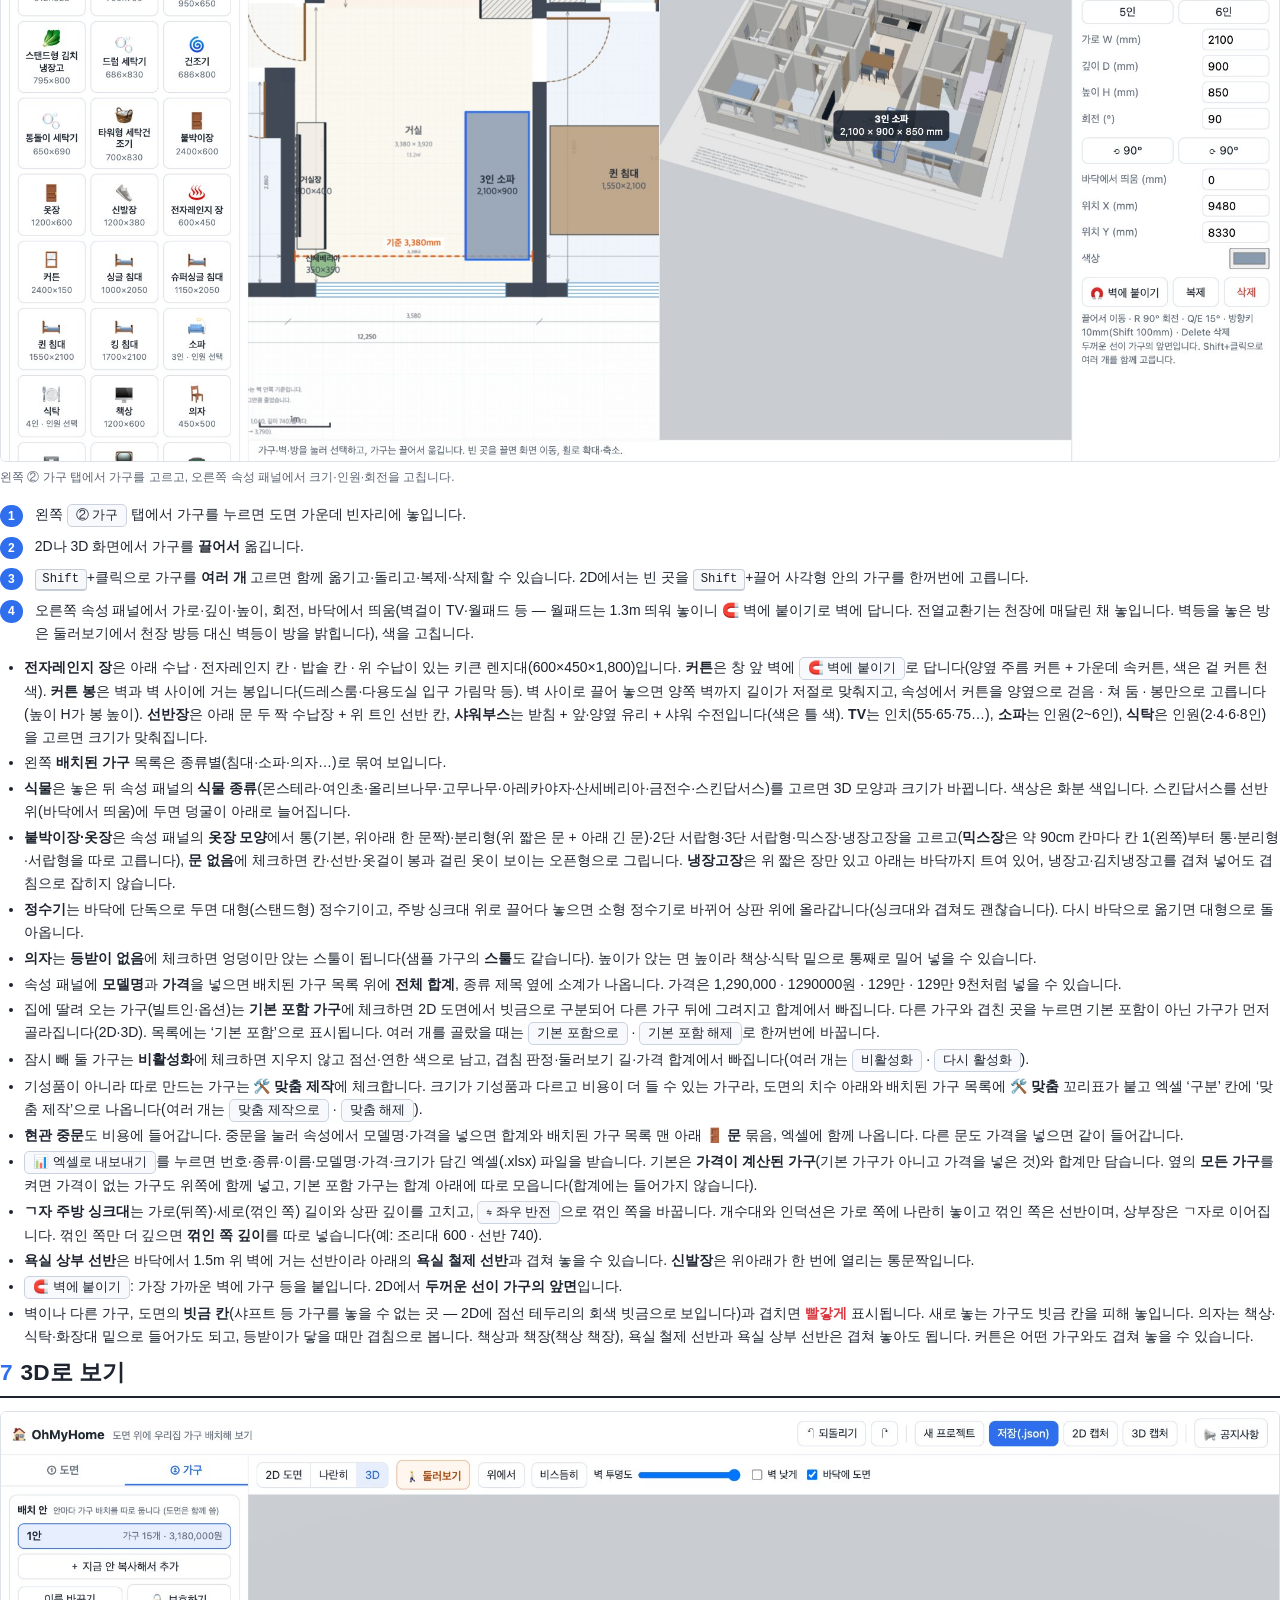
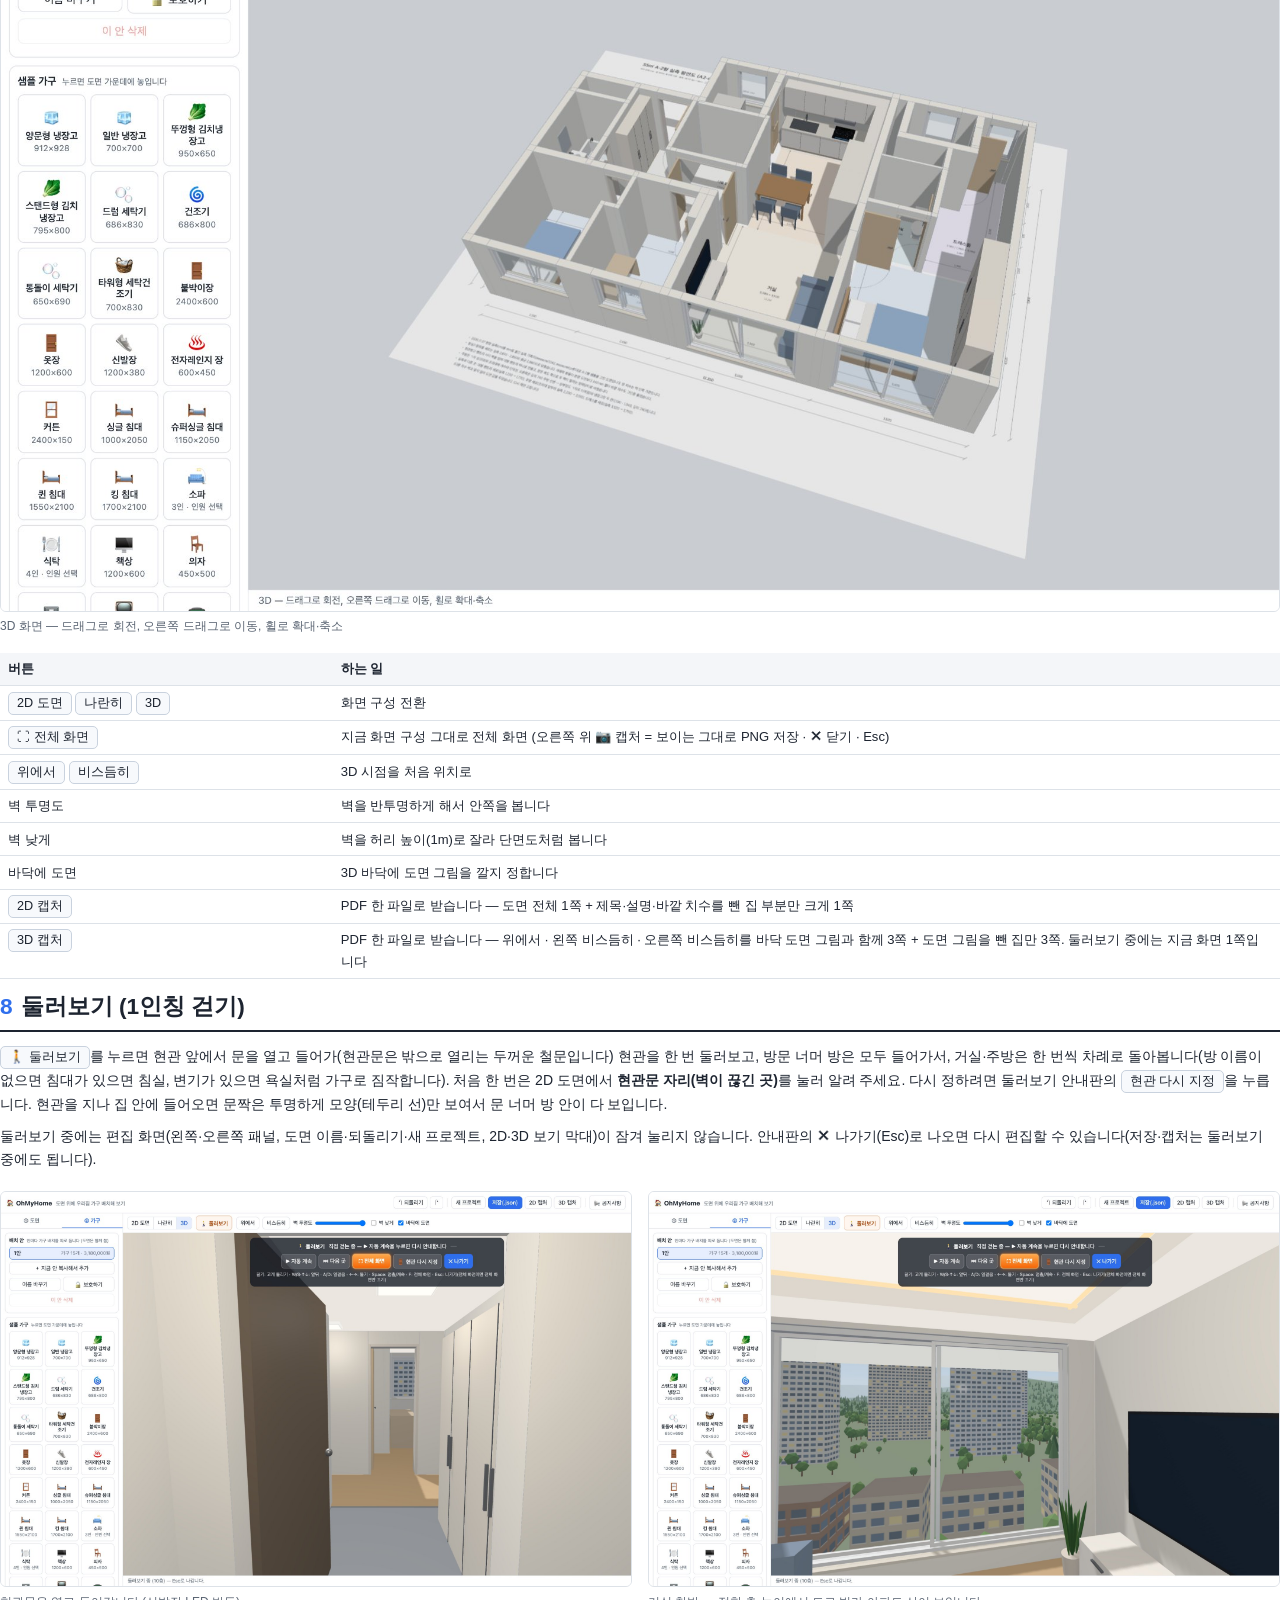
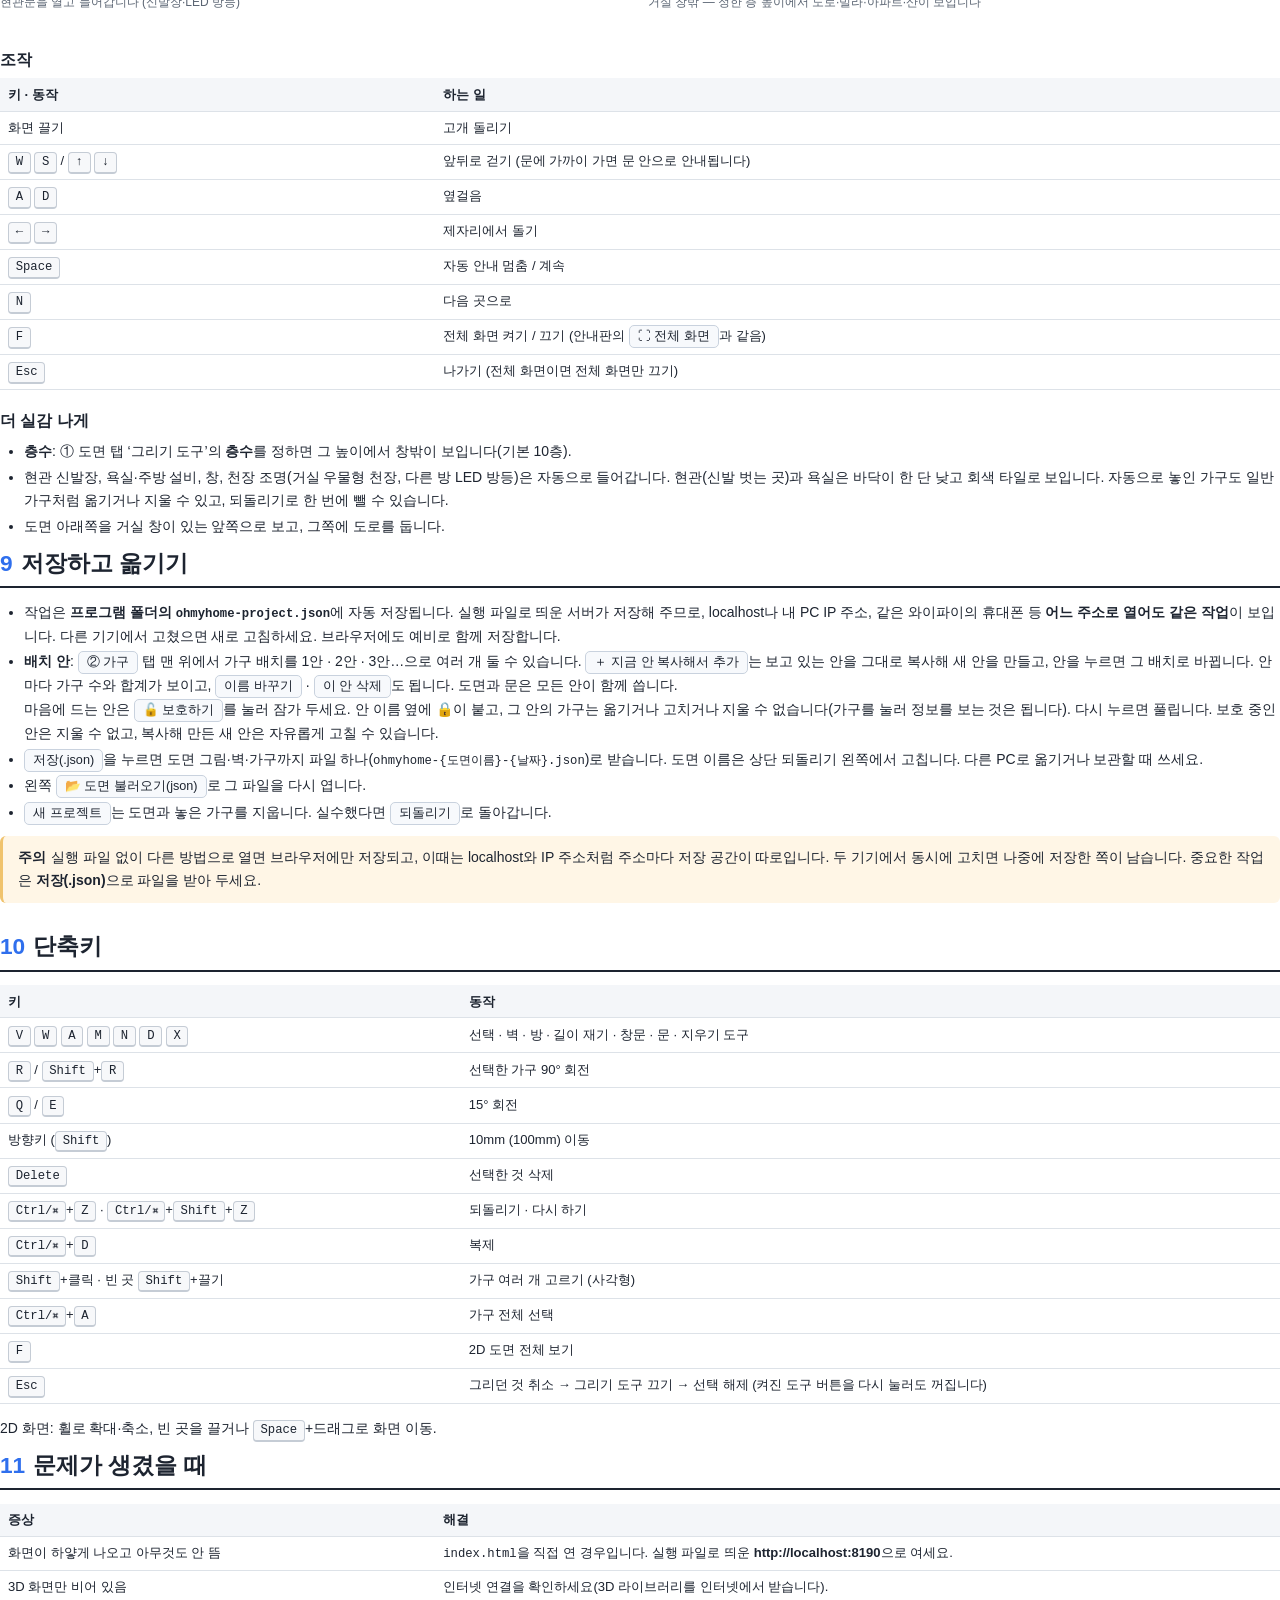
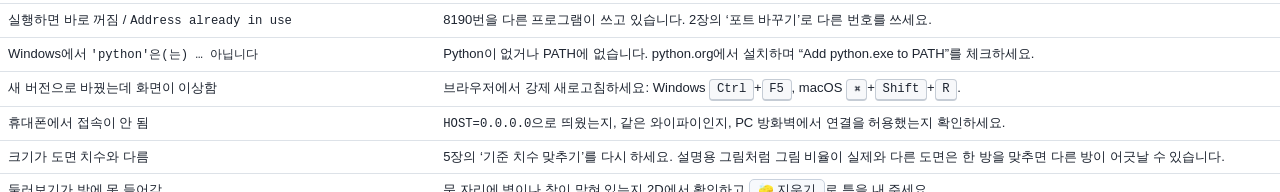
==== commit 3be2a972: "Merge branch 'feature/erv-wall-light'" ====
--- a/docs/guide/guide.html
+++ b/docs/guide/guide.html
@@ -237,7 +237,7 @@
     <li>왼쪽 <span class="btn">② 가구</span> 탭에서 가구를 누르면 도면 가운데 빈자리에 놓입니다.</li>
     <li>2D나 3D 화면에서 가구를 <b>끌어서</b> 옮깁니다.</li>
     <li><kbd>Shift</kbd>+클릭으로 가구를 <b>여러 개</b> 고르면 함께 옮기고·돌리고·복제·삭제할 수 있습니다. 2D에서는 빈 곳을 <kbd>Shift</kbd>+끌어 사각형 안의 가구를 한꺼번에 고릅니다.</li>
-    <li>오른쪽 속성 패널에서 가로·깊이·높이, 회전, 바닥에서 띄움(벽걸이 TV·월패드 등 — 월패드는 1.3m 띄워 놓이니 🧲 벽에 붙이기로 벽에 답니다), 색을 고칩니다.</li>
+    <li>오른쪽 속성 패널에서 가로·깊이·높이, 회전, 바닥에서 띄움(벽걸이 TV·월패드 등 — 월패드는 1.3m 띄워 놓이니 🧲 벽에 붙이기로 벽에 답니다. 전열교환기는 천장에 매달린 채 놓입니다. 벽등을 놓은 방은 둘러보기에서 천장 방등 대신 벽등이 방을 밝힙니다), 색을 고칩니다.</li>
   </ol>
   <ul>
     <li><b>전자레인지 장</b>은 아래 수납 · 전자레인지 칸 · 밥솥 칸 · 위 수납이 있는 키큰 렌지대(600×450×1,800)입니다. <b>커튼</b>은 창 앞 벽에 <span class="btn">🧲 벽에 붙이기</span>로 답니다(양옆 주름 커튼 + 가운데 속커튼, 색은 겉 커튼 천 색). <b>커튼 봉</b>은 벽과 벽 사이에 거는 봉입니다(드레스룸·다용도실 입구 가림막 등). 벽 사이로 끌어 놓으면 양쪽 벽까지 길이가 저절로 맞춰지고, 속성에서 커튼을 양옆으로 걷음 · 쳐 둠 · 봉만으로 고릅니다(높이 H가 봉 높이). <b>선반장</b>은 아래 문 두 짝 수납장 + 위 트인 선반 칸, <b>샤워부스</b>는 받침 + 앞·양옆 유리 + 샤워 수전입니다(색은 틀 색). <b>TV</b>는 인치(55·65·75…), <b>소파</b>는 인원(2~6인), <b>식탁</b>은 인원(2·4·6·8인)을 고르면 크기가 맞춰집니다.</li>
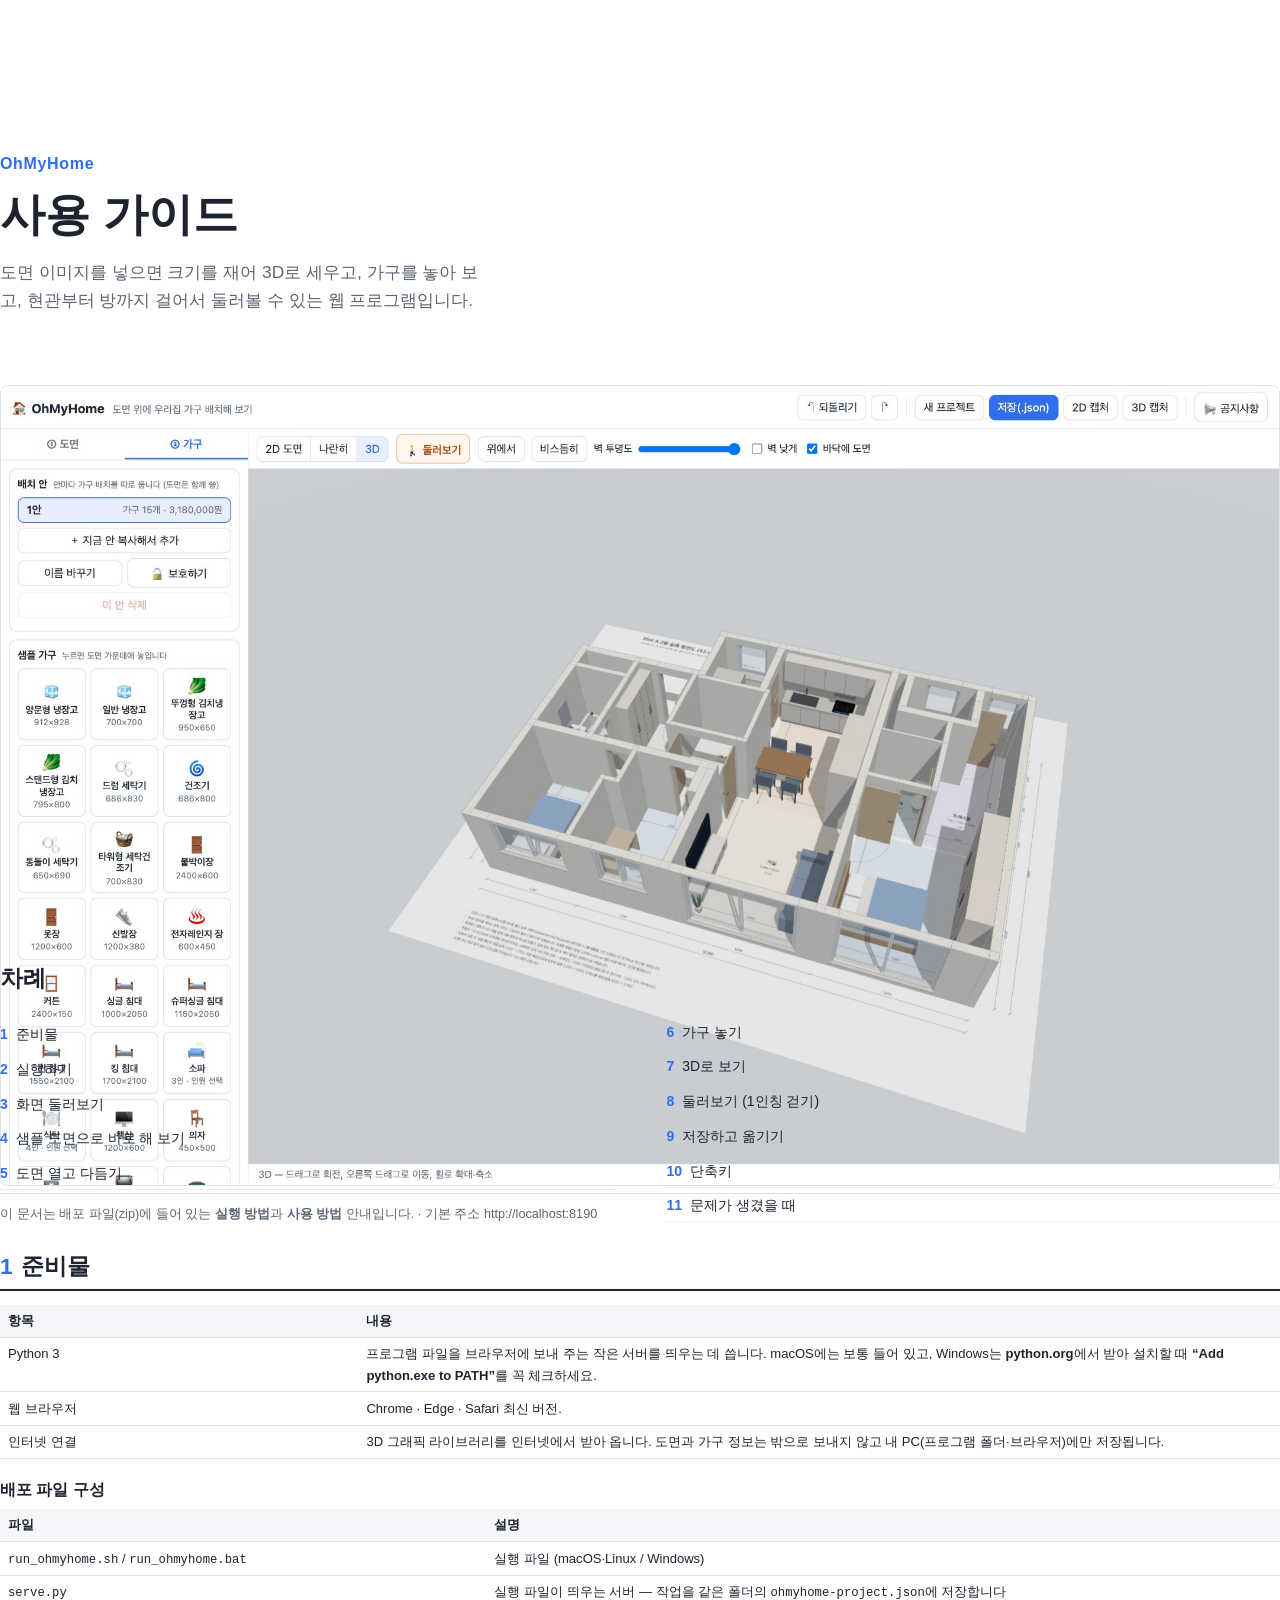
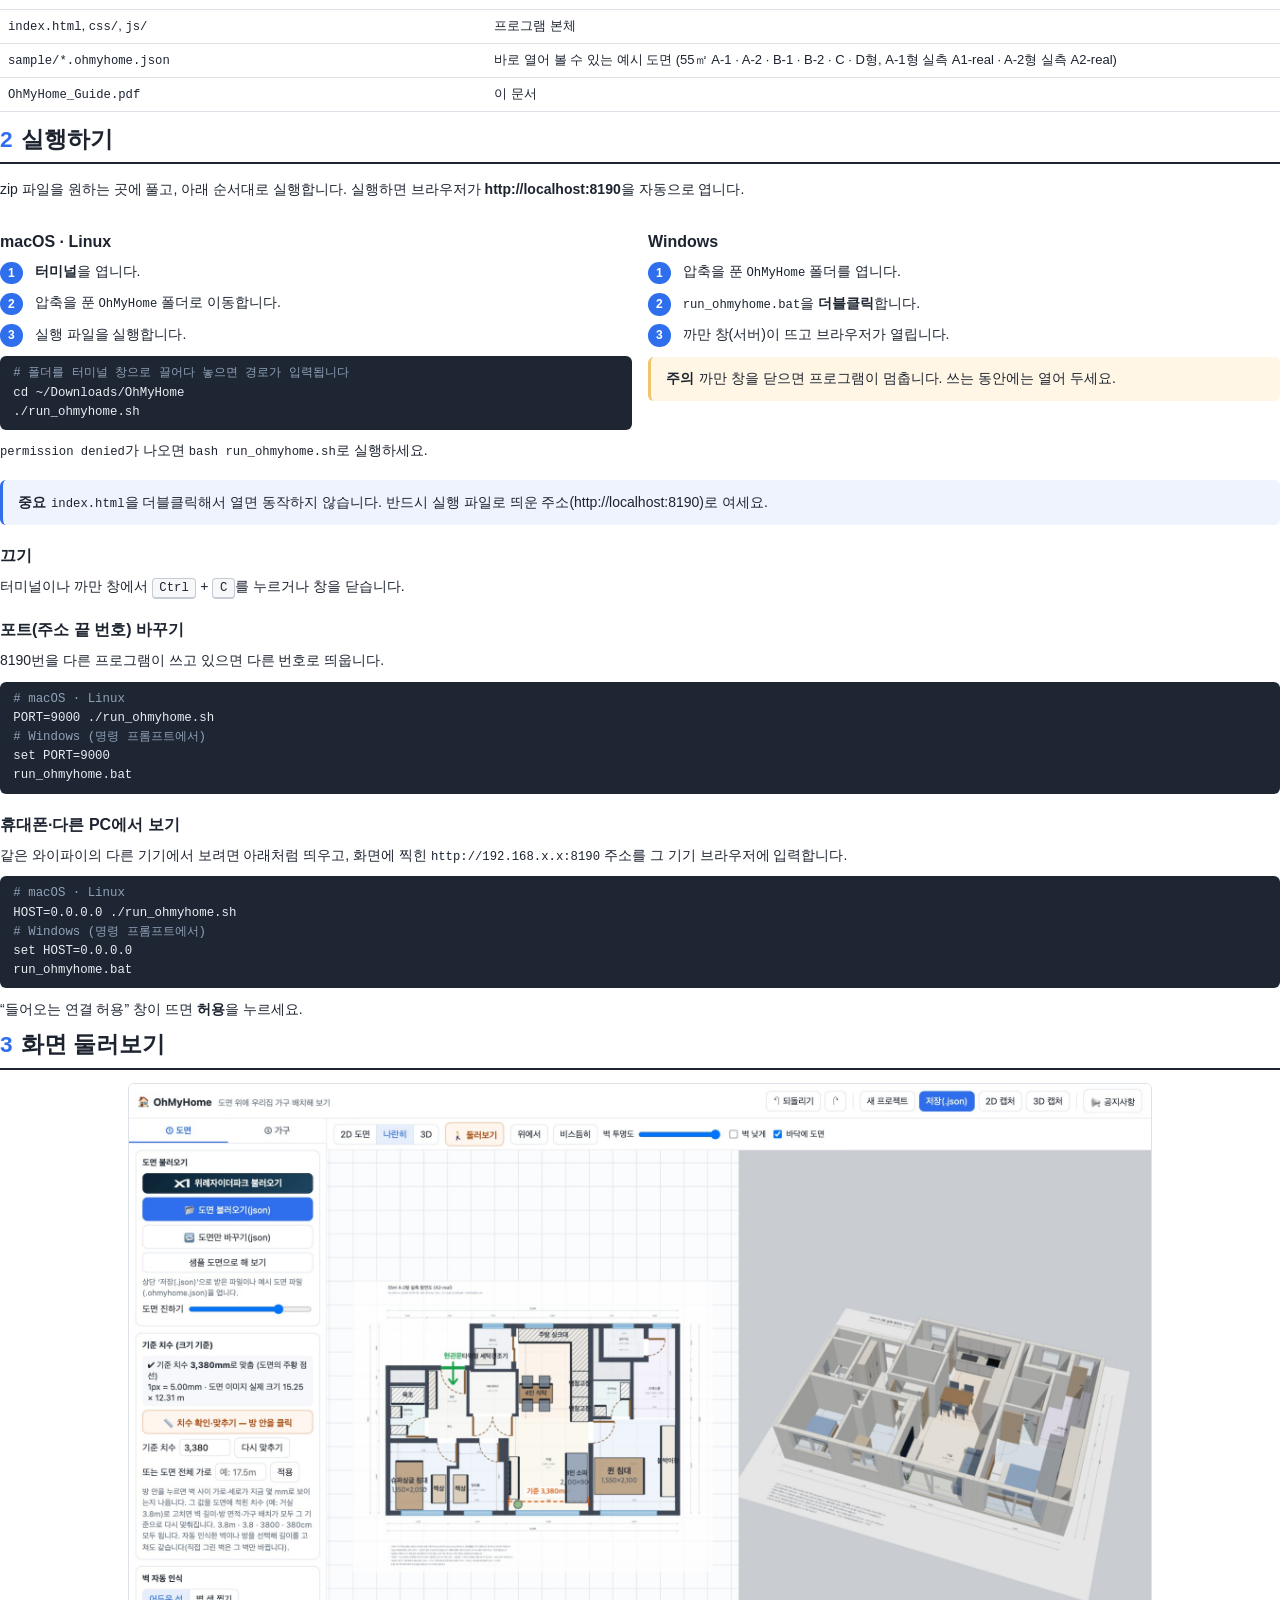
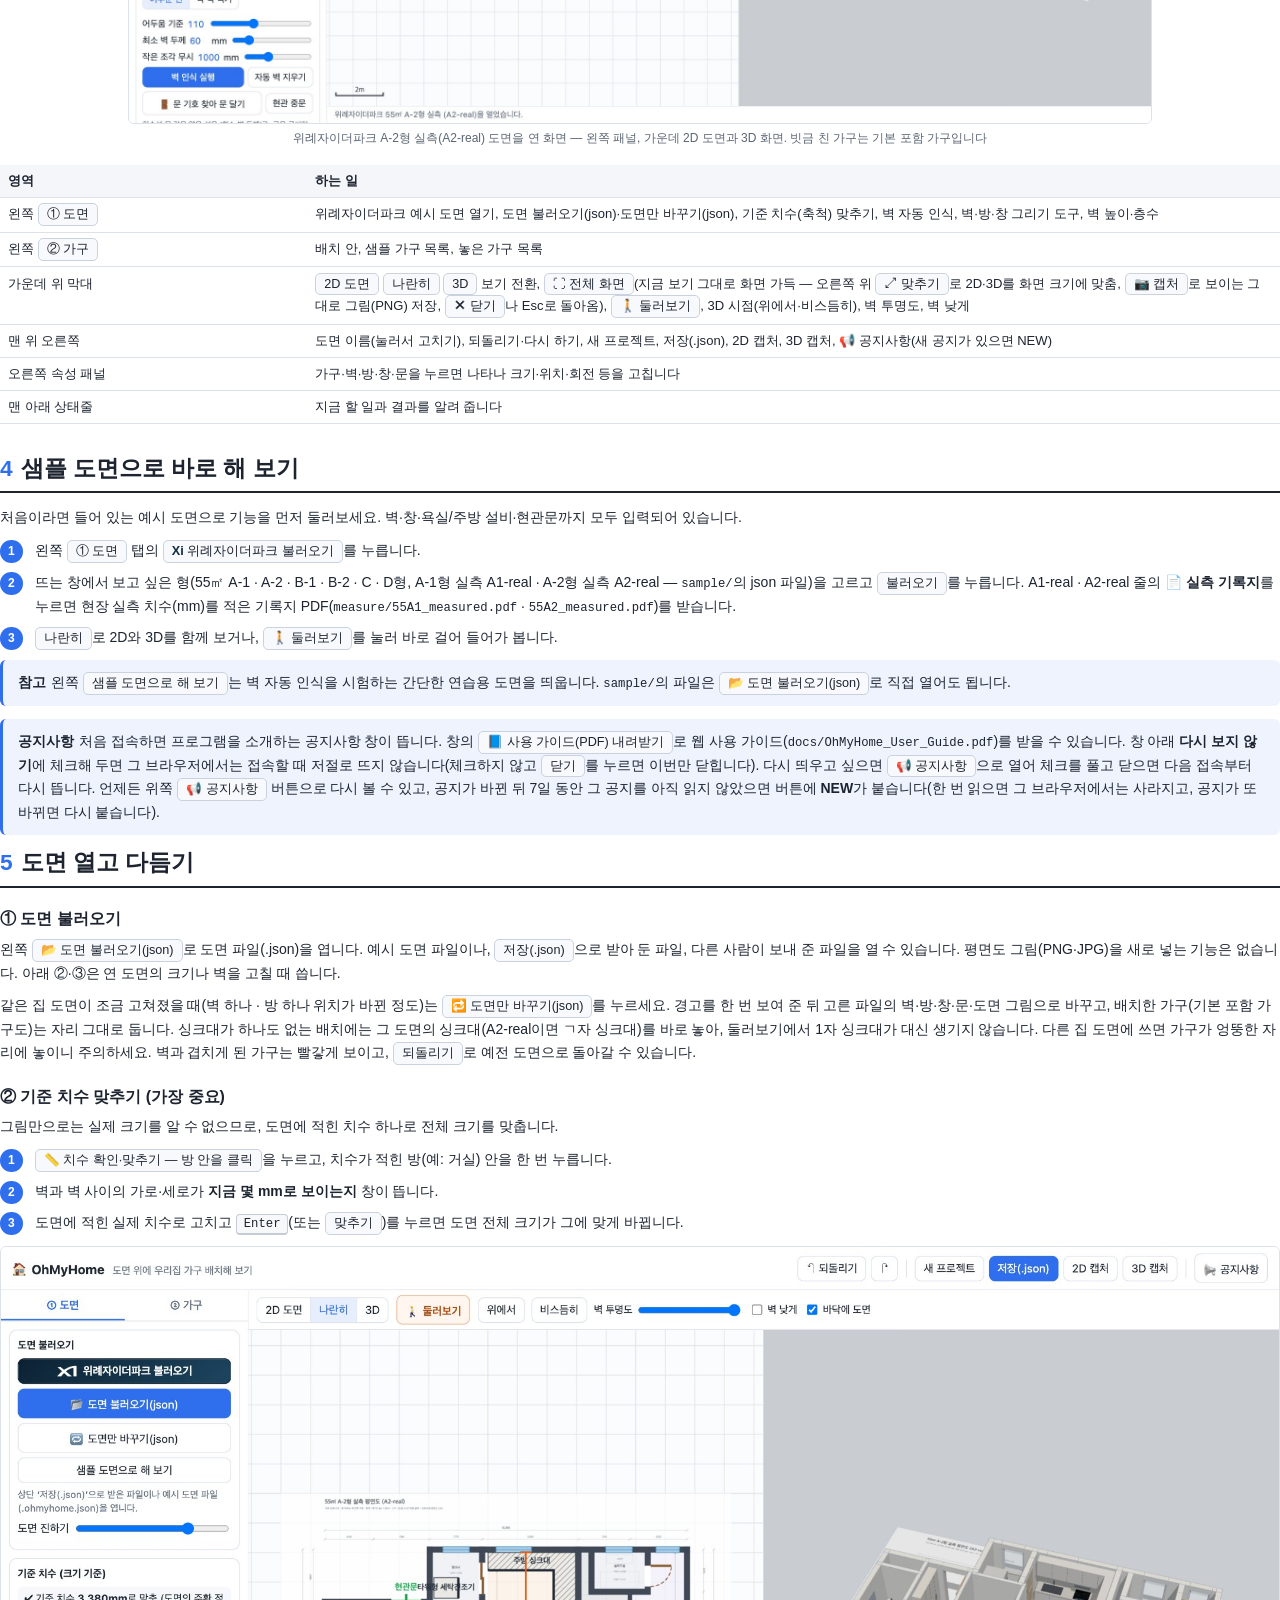
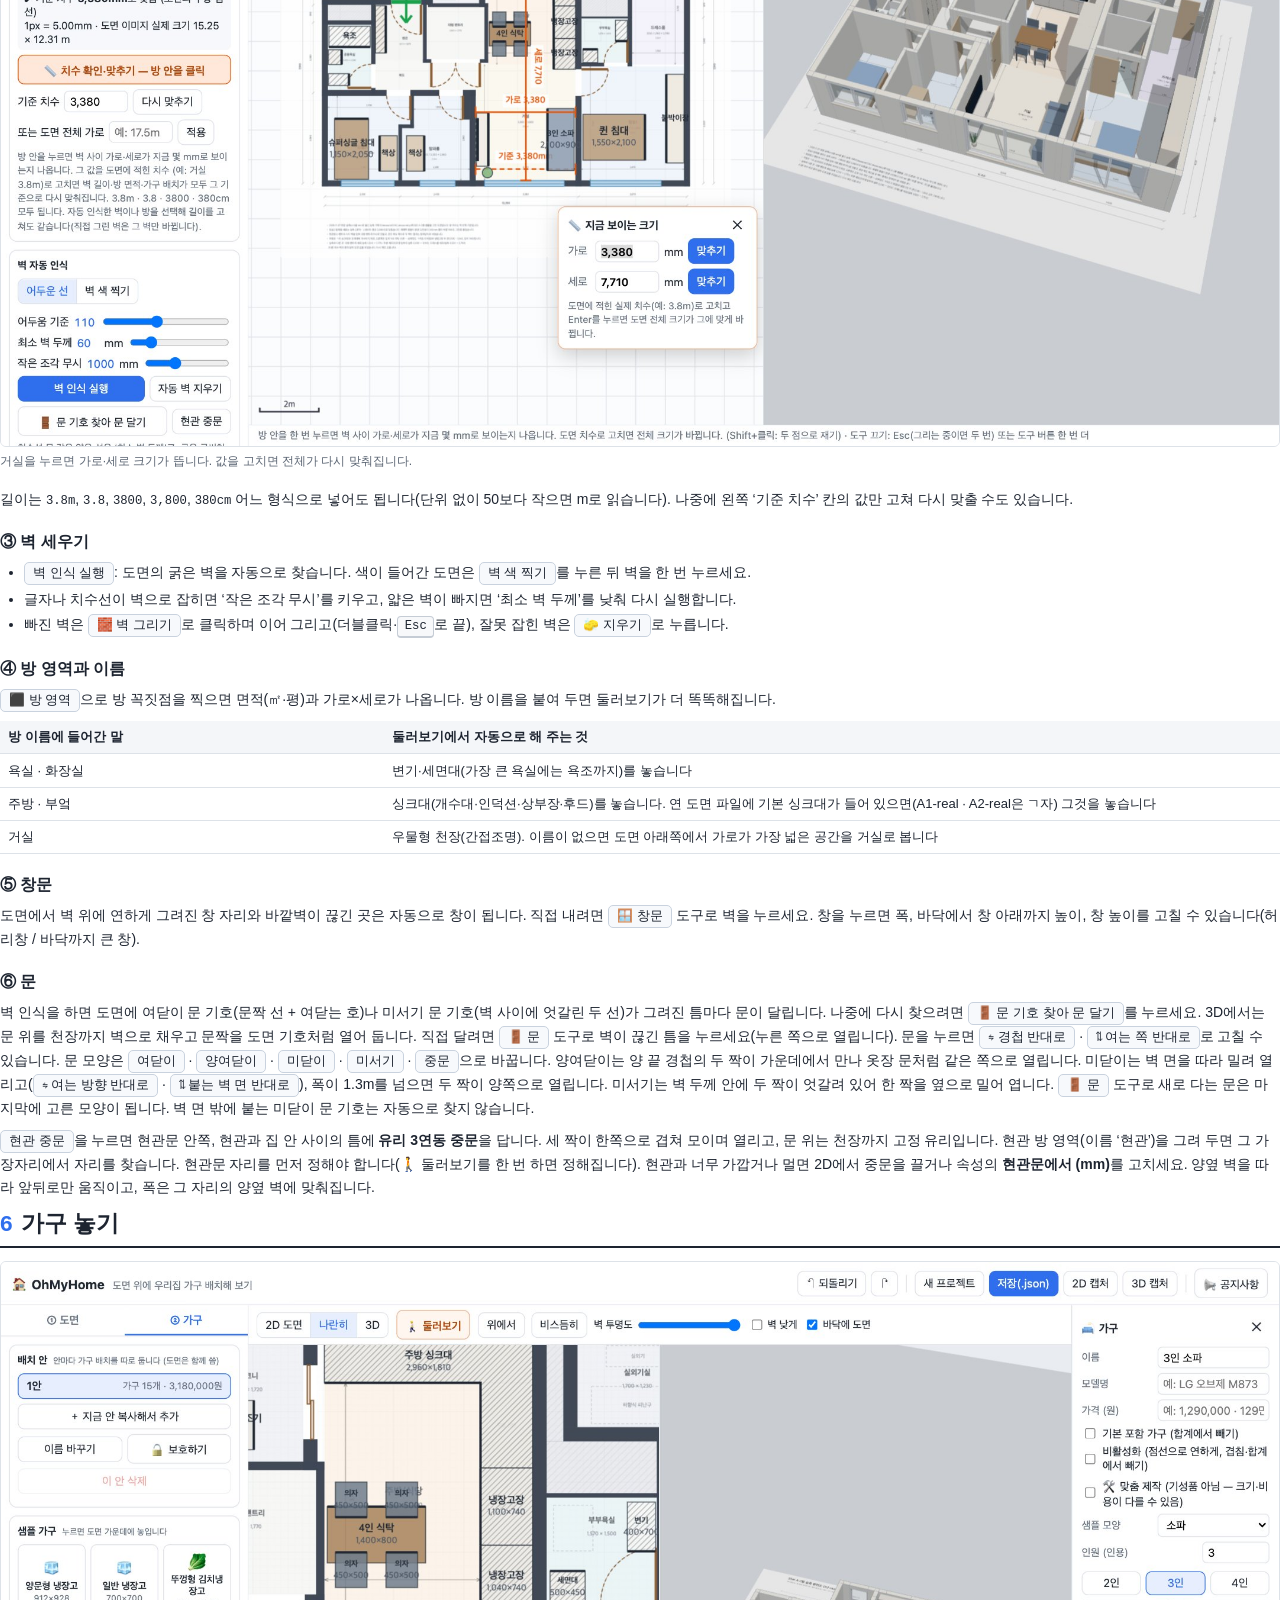
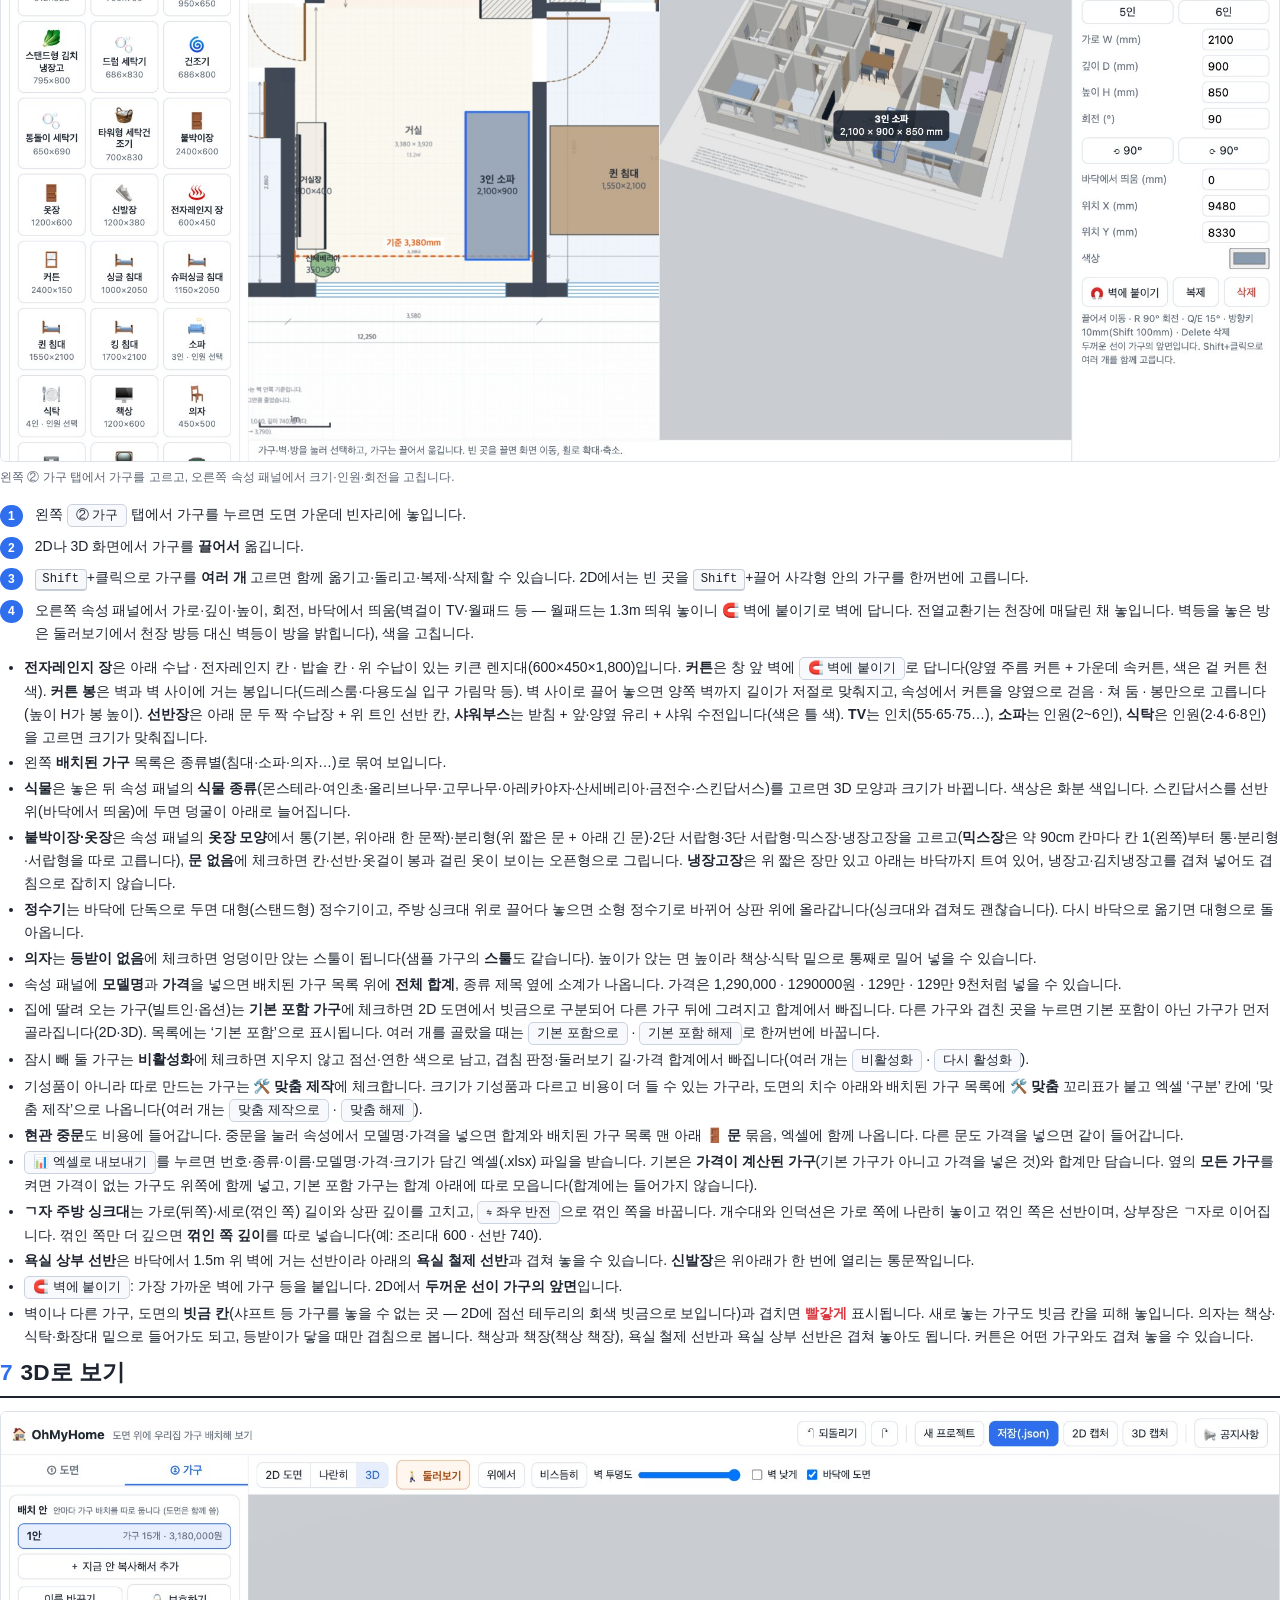
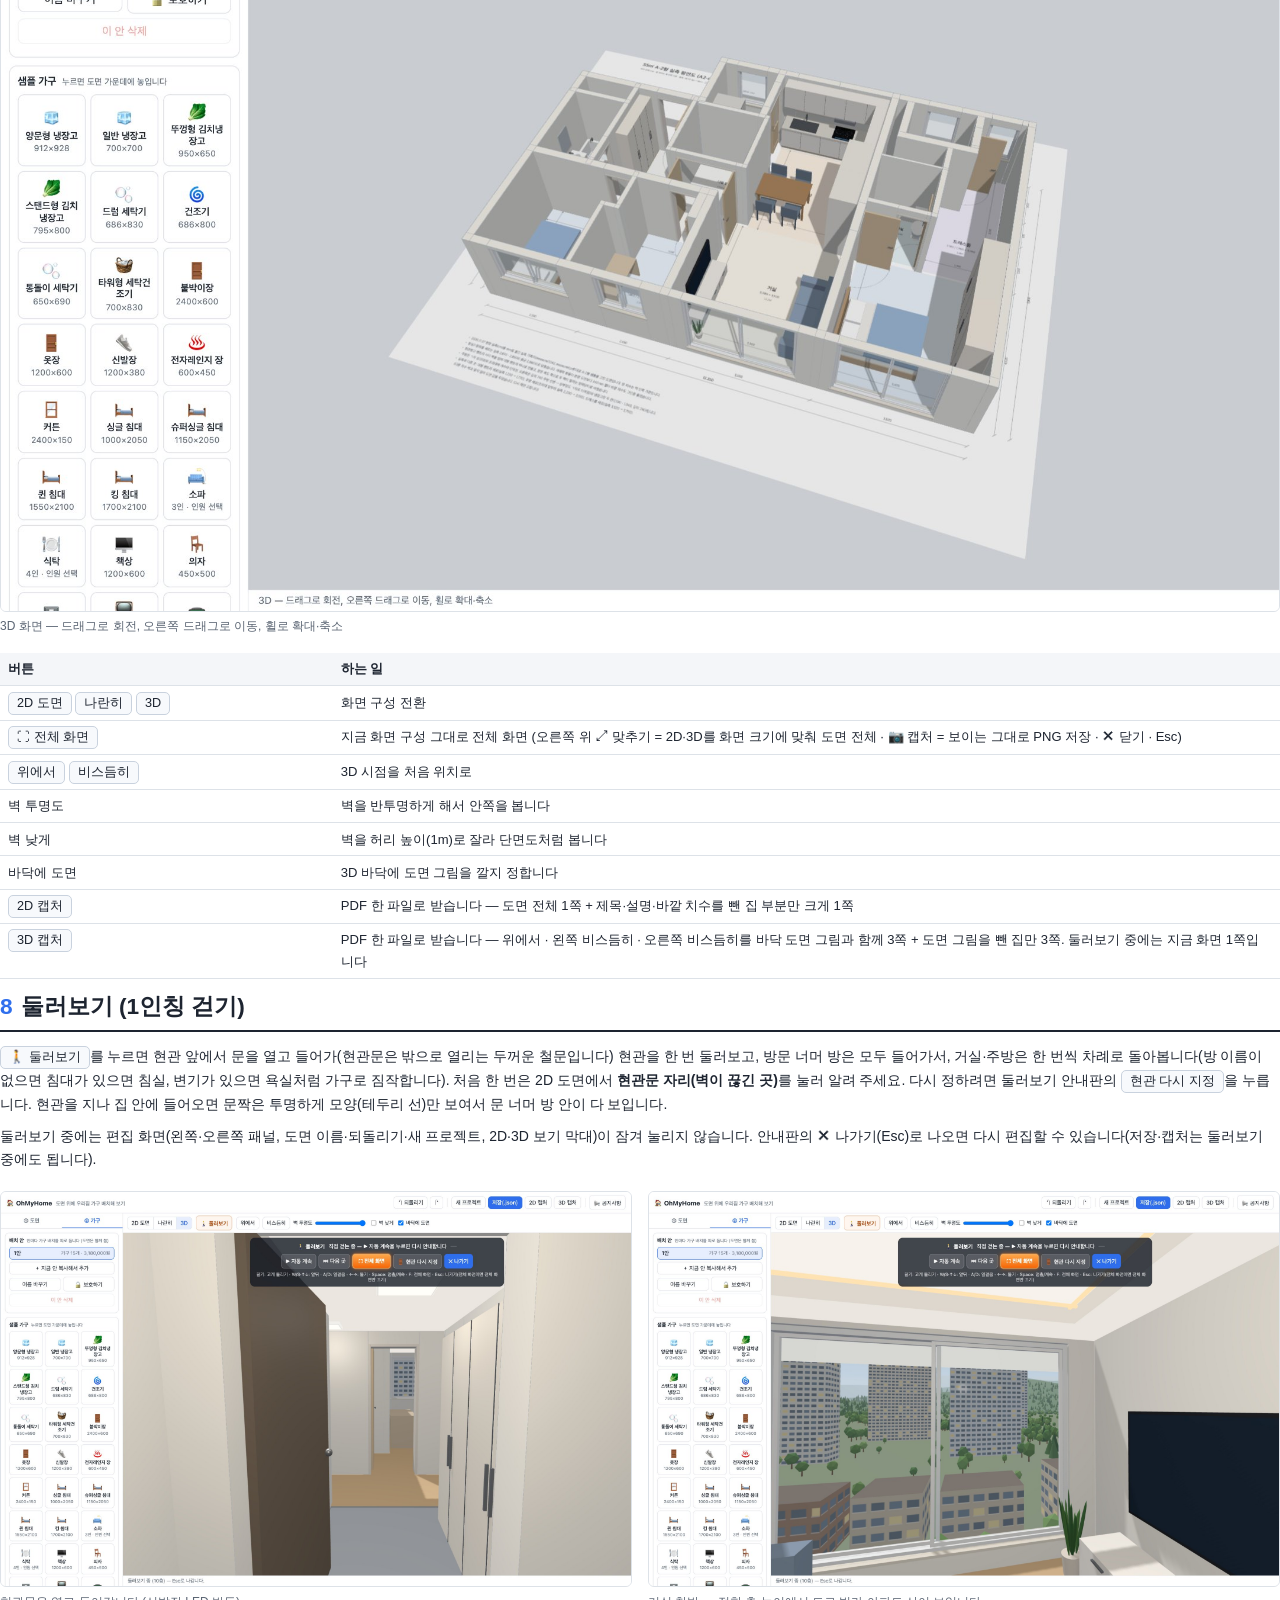
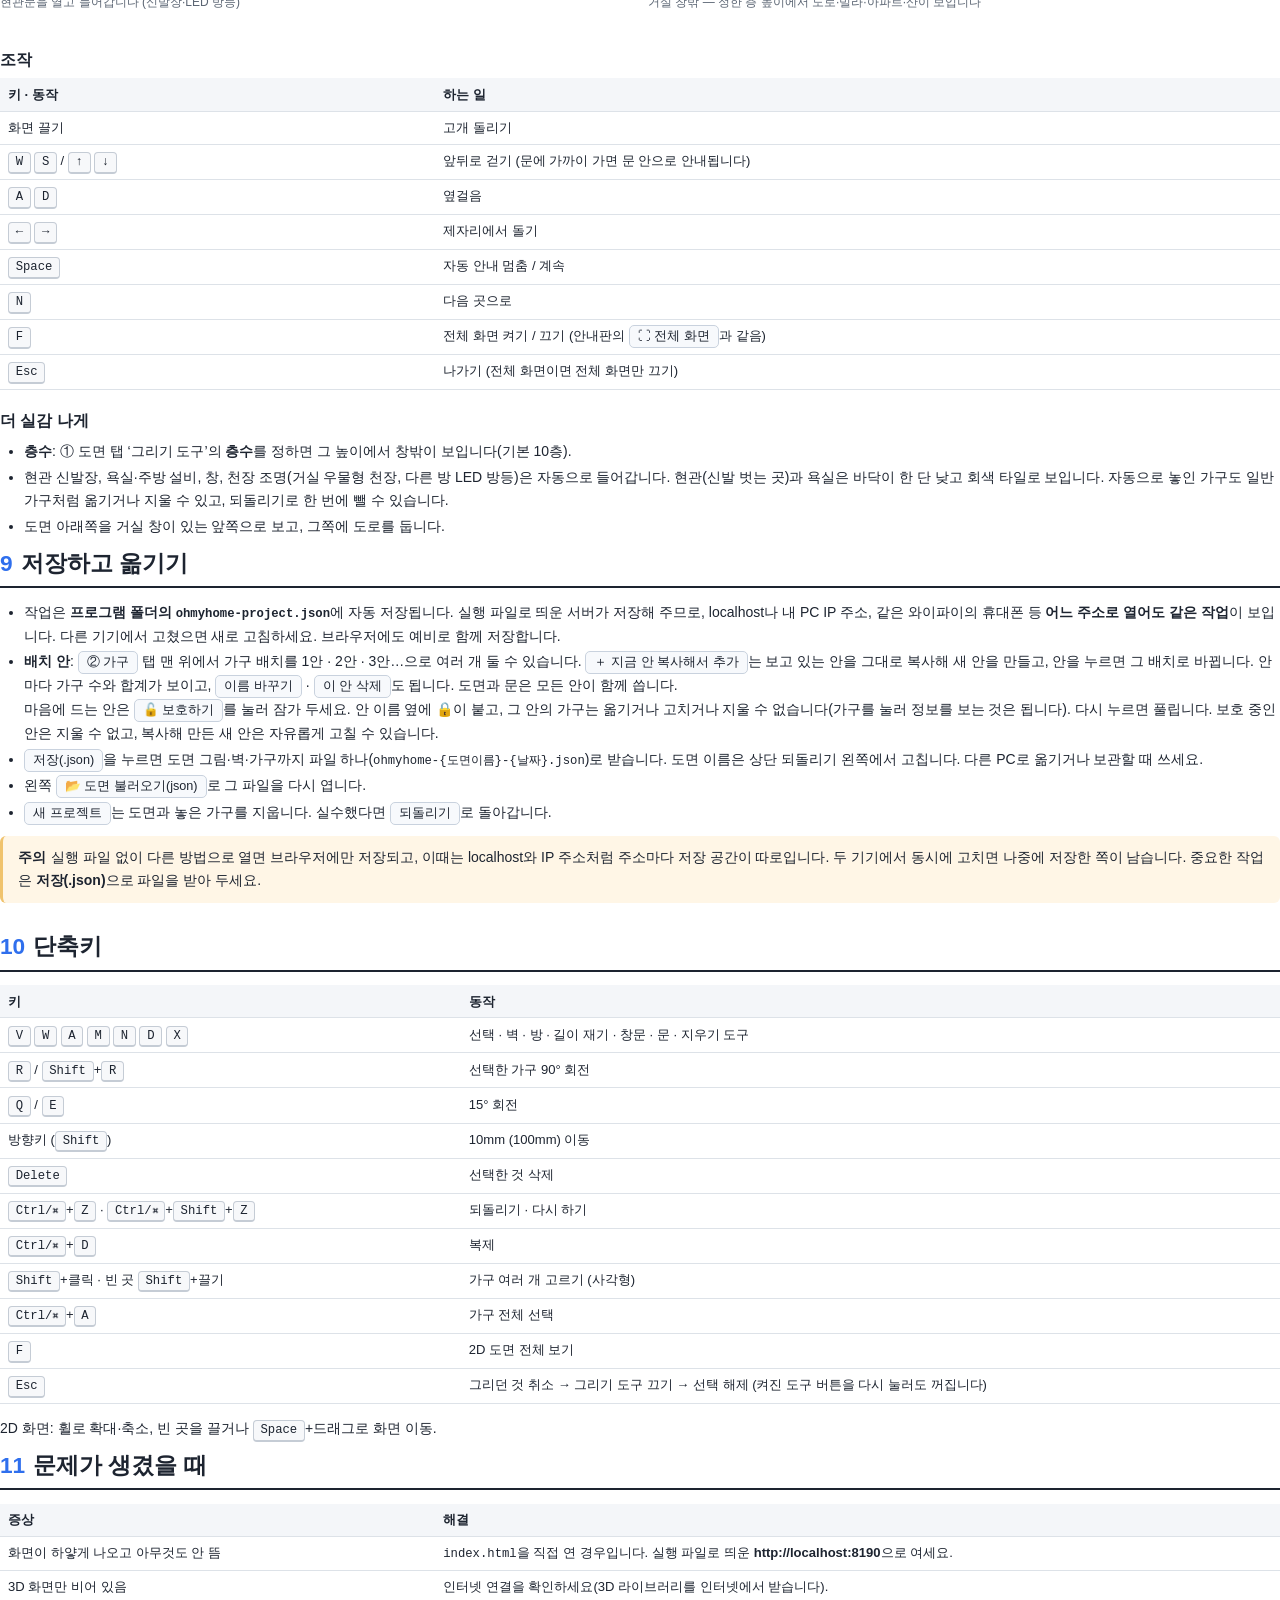
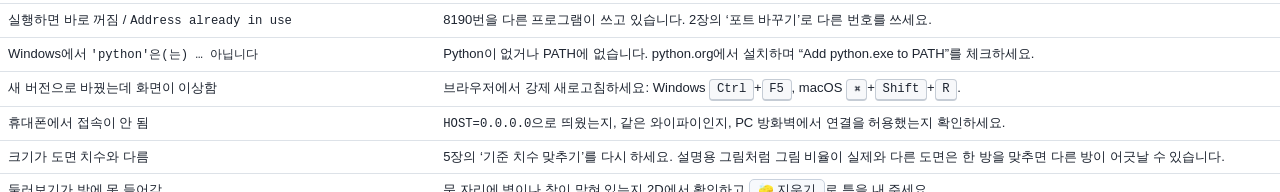
==== commit 8de3b459: "Merge branch 'feature/full-fit'" ====
--- a/docs/guide/guide.html
+++ b/docs/guide/guide.html
@@ -165,7 +165,7 @@
     <tr><th style="width:24%">영역</th><th>하는 일</th></tr>
     <tr><td>왼쪽 <span class="btn">① 도면</span></td><td>위례자이더파크 예시 도면 열기, 도면 불러오기(json)·도면만 바꾸기(json), 기준 치수(축척) 맞추기, 벽 자동 인식, 벽·방·창 그리기 도구, 벽 높이·층수</td></tr>
     <tr><td>왼쪽 <span class="btn">② 가구</span></td><td>배치 안, 샘플 가구 목록, 놓은 가구 목록</td></tr>
-    <tr><td>가운데 위 막대</td><td><span class="btn">2D 도면</span> <span class="btn">나란히</span> <span class="btn">3D</span> 보기 전환, <span class="btn">⛶ 전체 화면</span>(지금 보기 그대로 화면 가득 — 오른쪽 위 <span class="btn">📷 캡처</span>로 보이는 그대로 그림(PNG) 저장, <span class="btn">✕ 닫기</span>나 Esc로 돌아옴), <span class="btn">🚶 둘러보기</span>, 3D 시점(위에서·비스듬히), 벽 투명도, 벽 낮게</td></tr>
+    <tr><td>가운데 위 막대</td><td><span class="btn">2D 도면</span> <span class="btn">나란히</span> <span class="btn">3D</span> 보기 전환, <span class="btn">⛶ 전체 화면</span>(지금 보기 그대로 화면 가득 — 오른쪽 위 <span class="btn">⤢ 맞추기</span>로 2D·3D를 화면 크기에 맞춤, <span class="btn">📷 캡처</span>로 보이는 그대로 그림(PNG) 저장, <span class="btn">✕ 닫기</span>나 Esc로 돌아옴), <span class="btn">🚶 둘러보기</span>, 3D 시점(위에서·비스듬히), 벽 투명도, 벽 낮게</td></tr>
     <tr><td>맨 위 오른쪽</td><td>도면 이름(눌러서 고치기), 되돌리기·다시 하기, 새 프로젝트, 저장(.json), 2D 캡처, 3D 캡처, 📢 공지사항(새 공지가 있으면 NEW)</td></tr>
     <tr><td>오른쪽 속성 패널</td><td>가구·벽·방·창·문을 누르면 나타나 크기·위치·회전 등을 고칩니다</td></tr>
     <tr><td>맨 아래 상태줄</td><td>지금 할 일과 결과를 알려 줍니다</td></tr>
@@ -268,7 +268,7 @@
   <table>
     <tr><th style="width:26%">버튼</th><th>하는 일</th></tr>
     <tr><td><span class="btn">2D 도면</span> <span class="btn">나란히</span> <span class="btn">3D</span></td><td>화면 구성 전환</td></tr>
-    <tr><td><span class="btn">⛶ 전체 화면</span></td><td>지금 화면 구성 그대로 전체 화면 (오른쪽 위 📷 캡처 = 보이는 그대로 PNG 저장 · ✕ 닫기 · Esc)</td></tr>
+    <tr><td><span class="btn">⛶ 전체 화면</span></td><td>지금 화면 구성 그대로 전체 화면 (오른쪽 위 ⤢ 맞추기 = 2D·3D를 화면 크기에 맞춰 도면 전체 · 📷 캡처 = 보이는 그대로 PNG 저장 · ✕ 닫기 · Esc)</td></tr>
     <tr><td><span class="btn">위에서</span> <span class="btn">비스듬히</span></td><td>3D 시점을 처음 위치로</td></tr>
     <tr><td>벽 투명도</td><td>벽을 반투명하게 해서 안쪽을 봅니다</td></tr>
     <tr><td>벽 낮게</td><td>벽을 허리 높이(1m)로 잘라 단면도처럼 봅니다</td></tr>
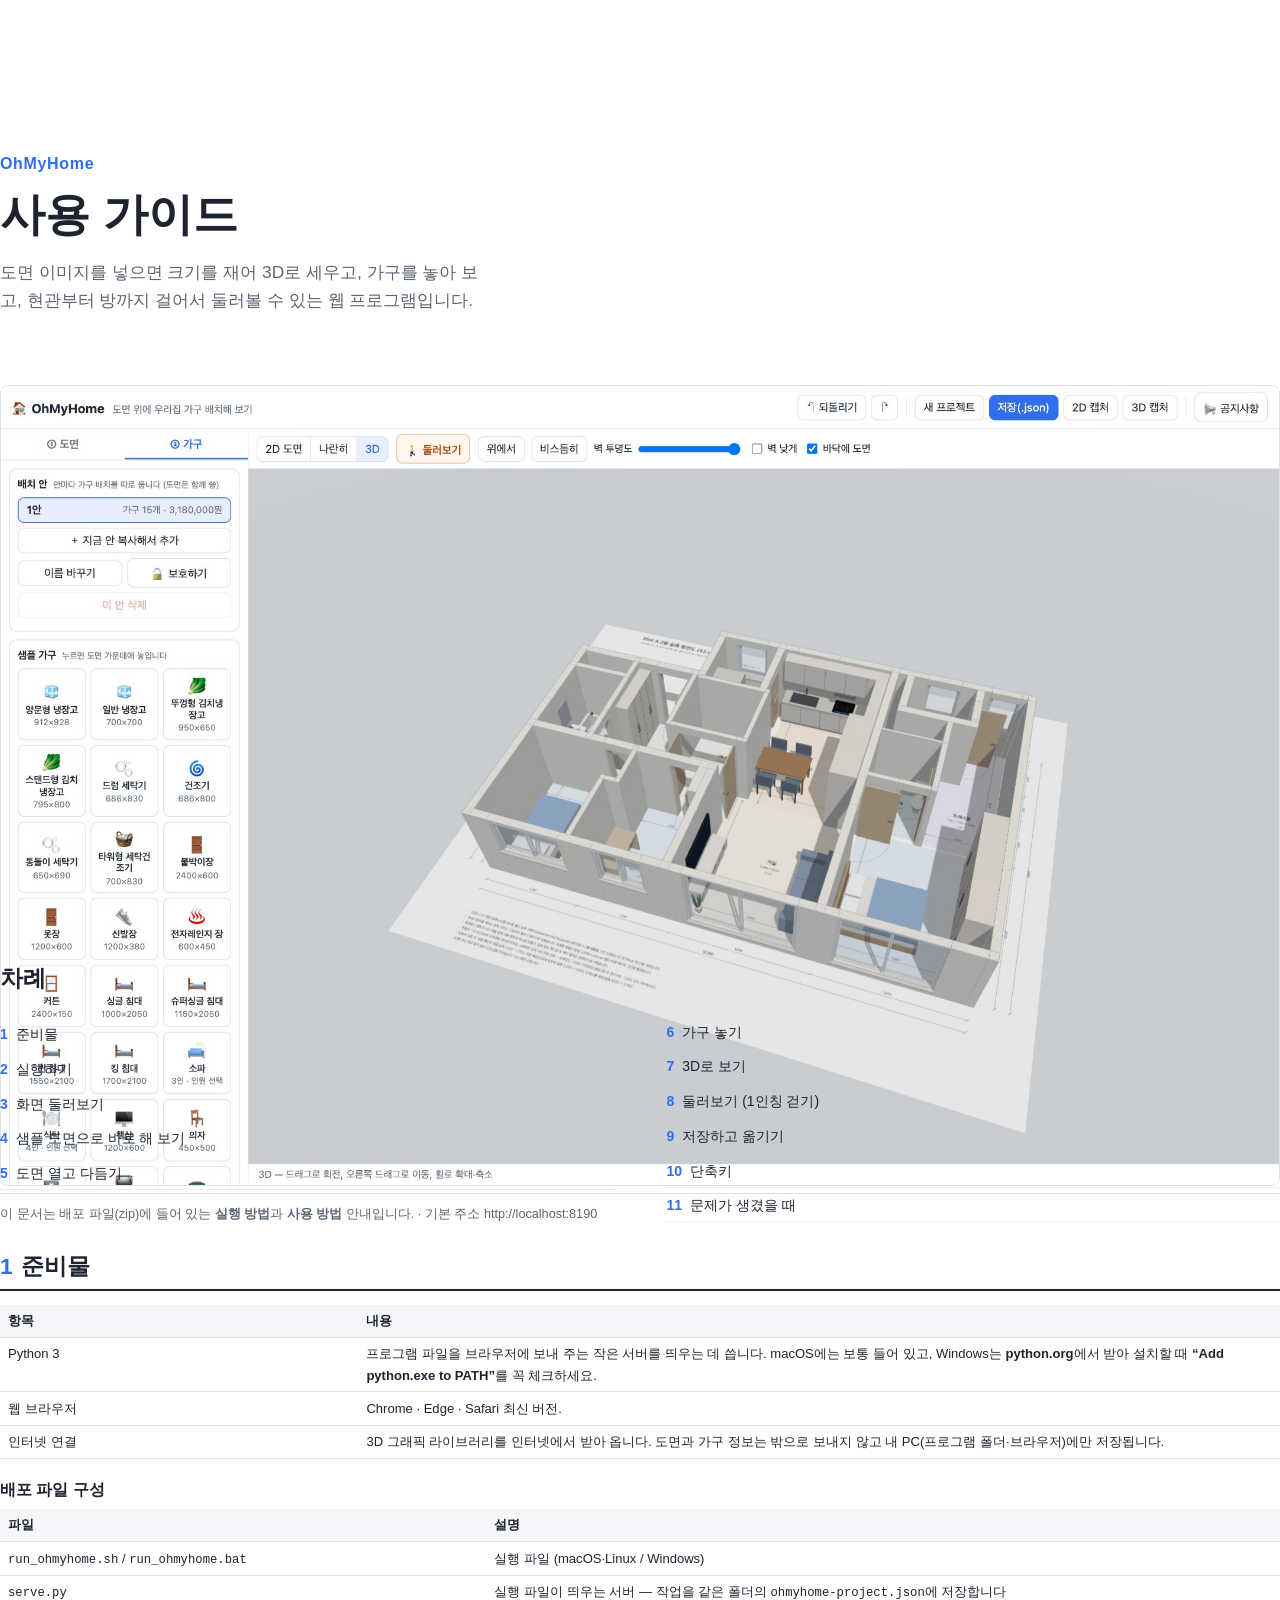
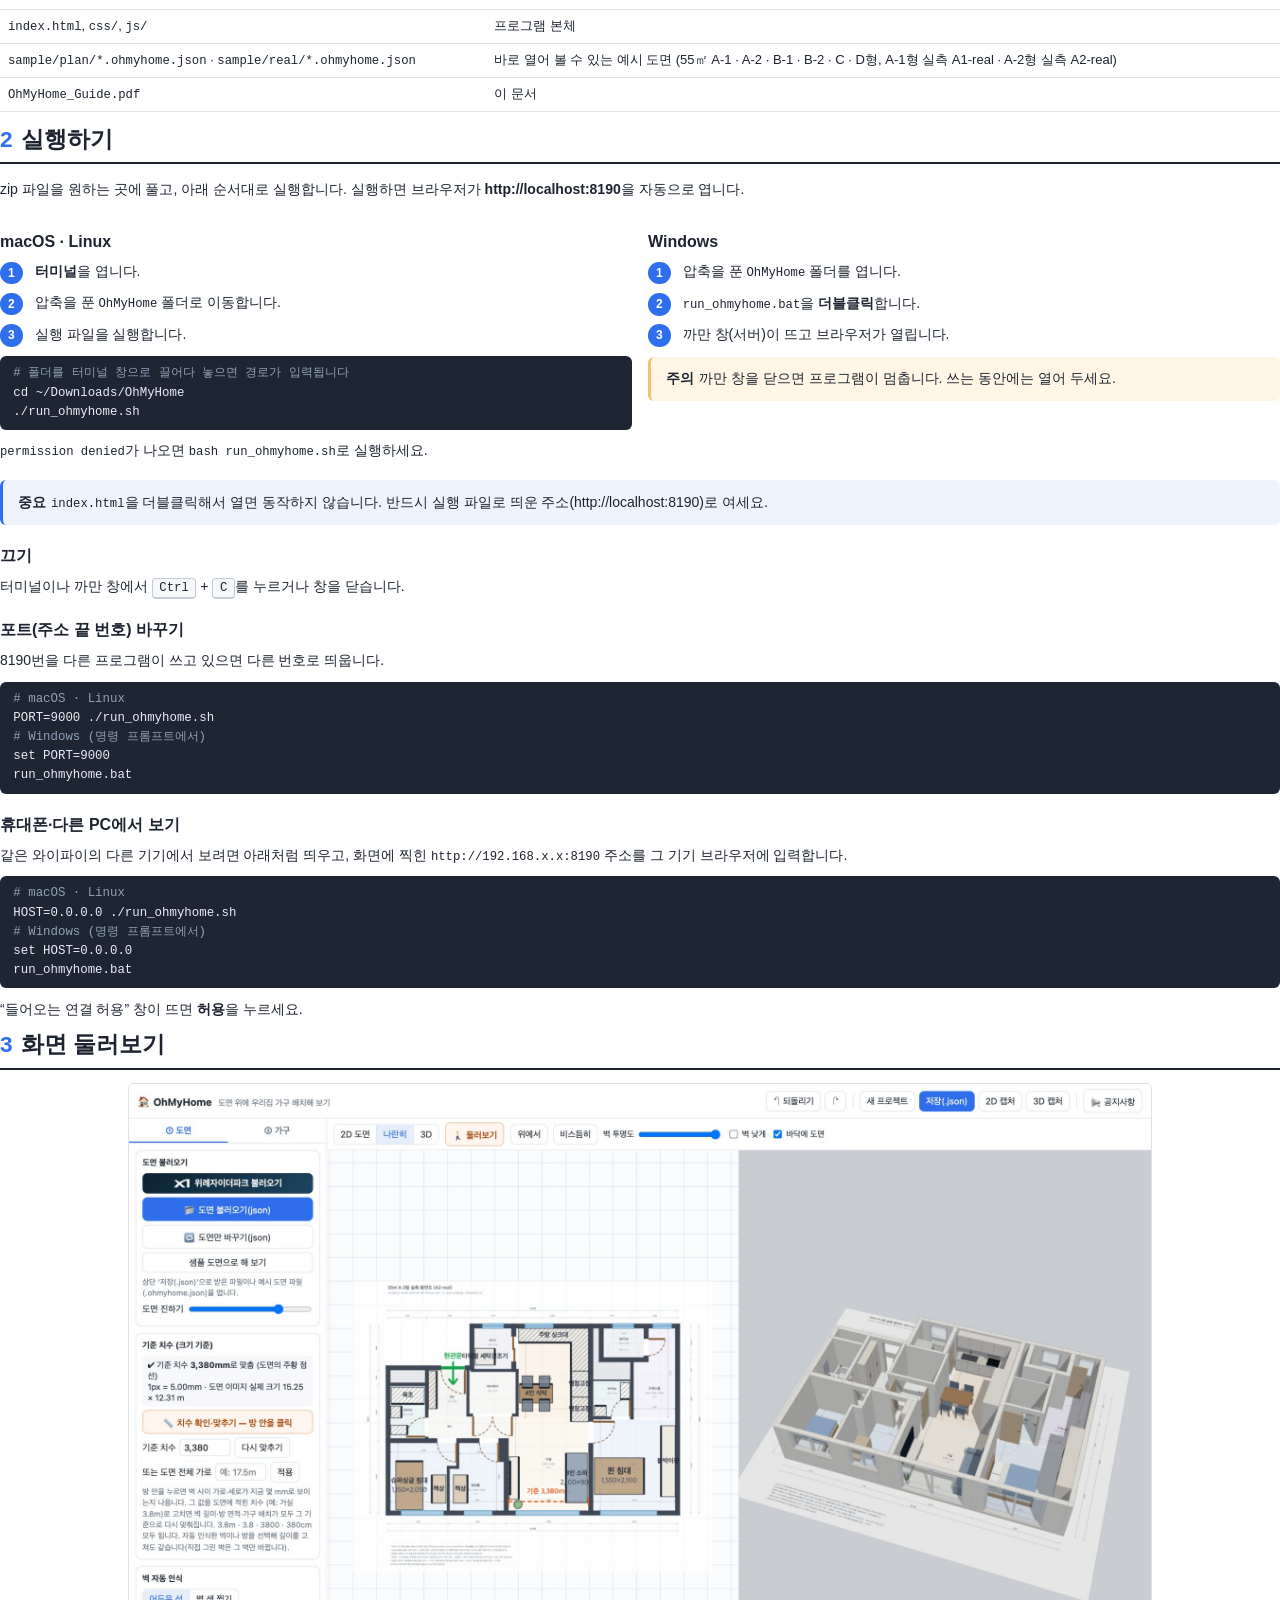
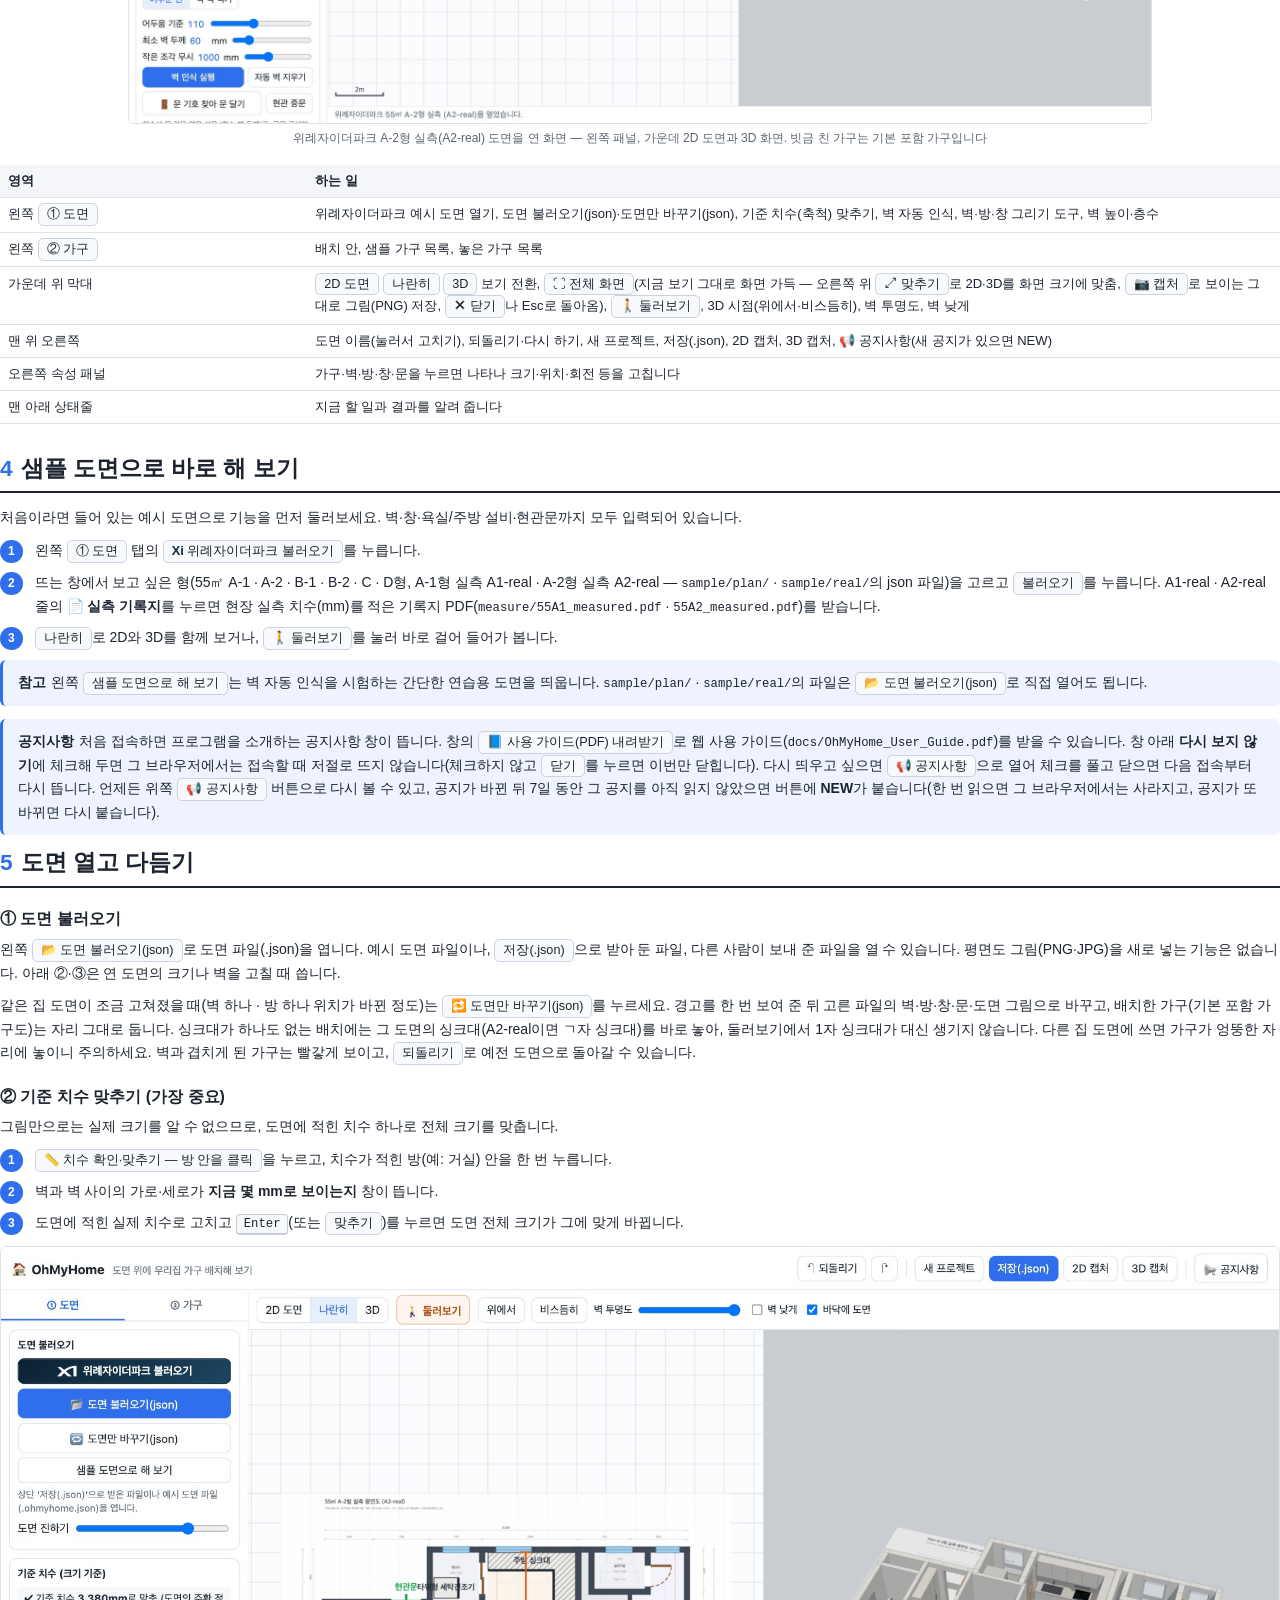
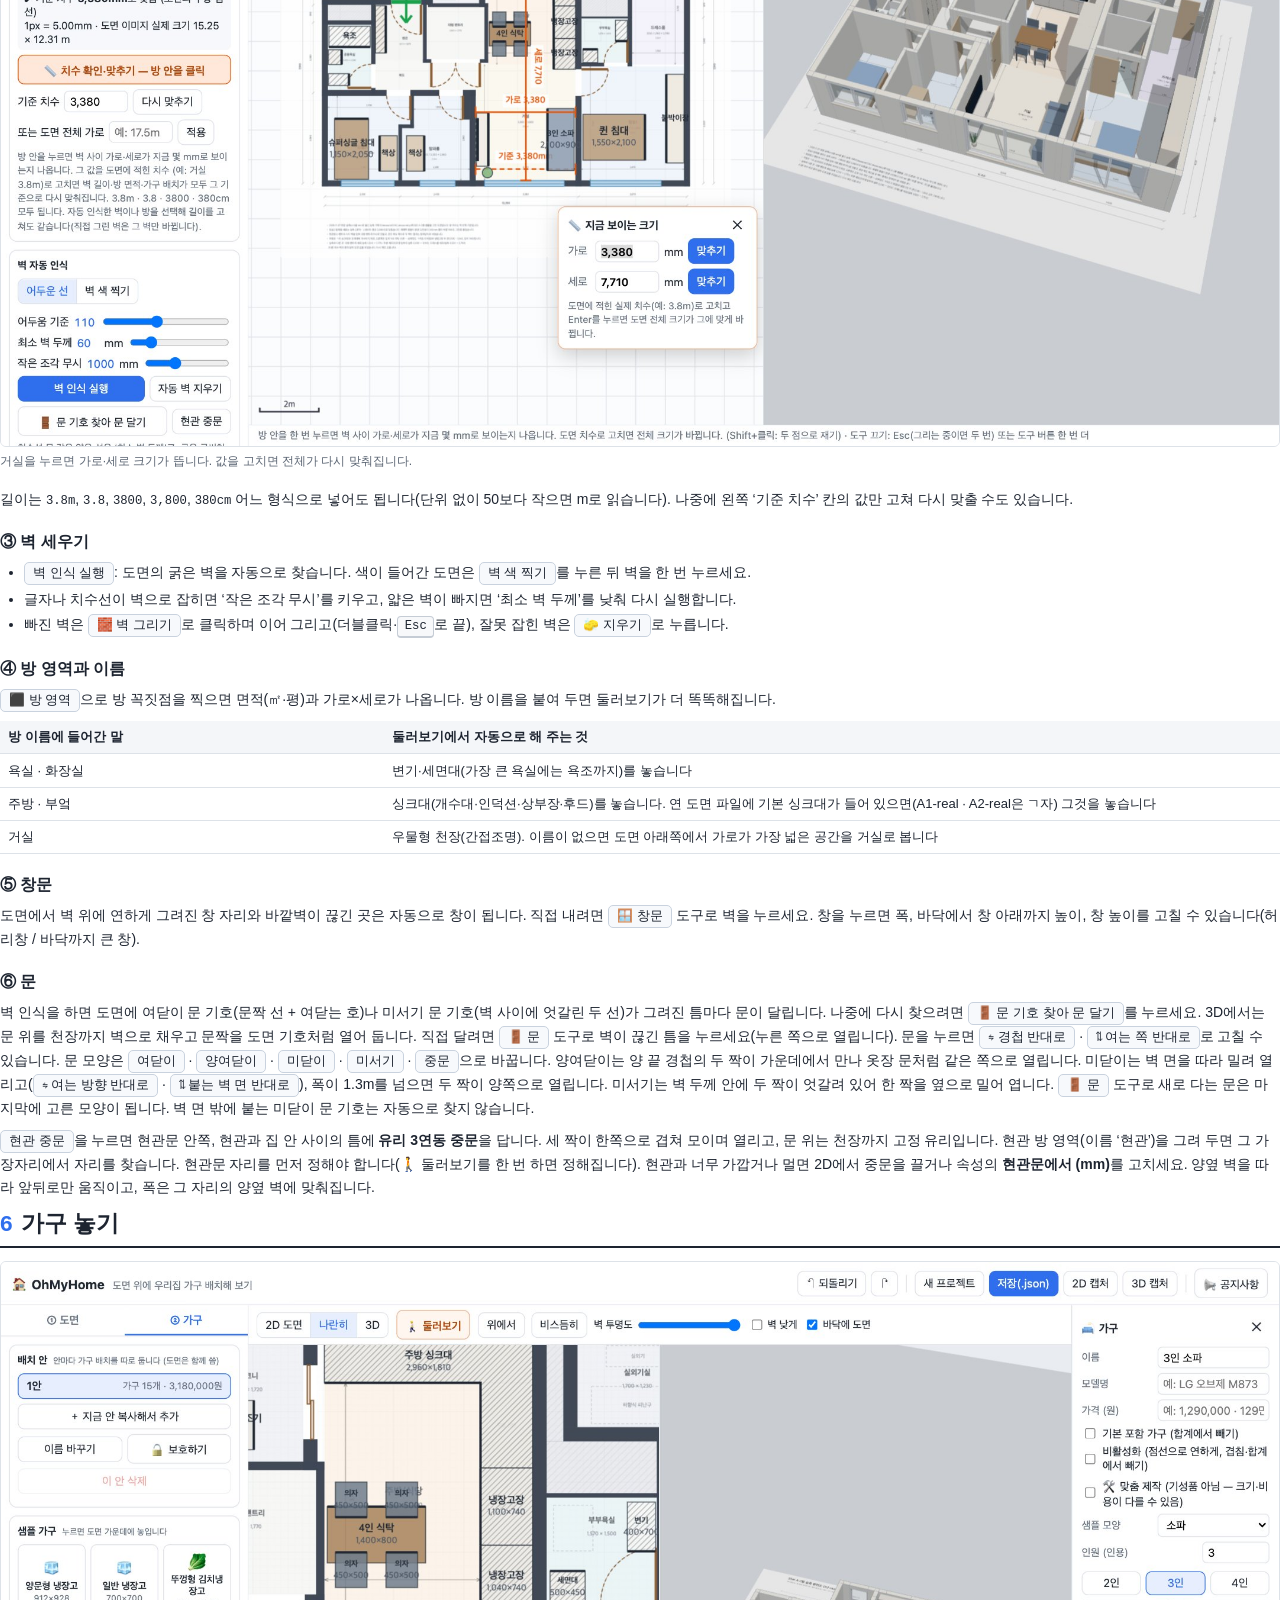
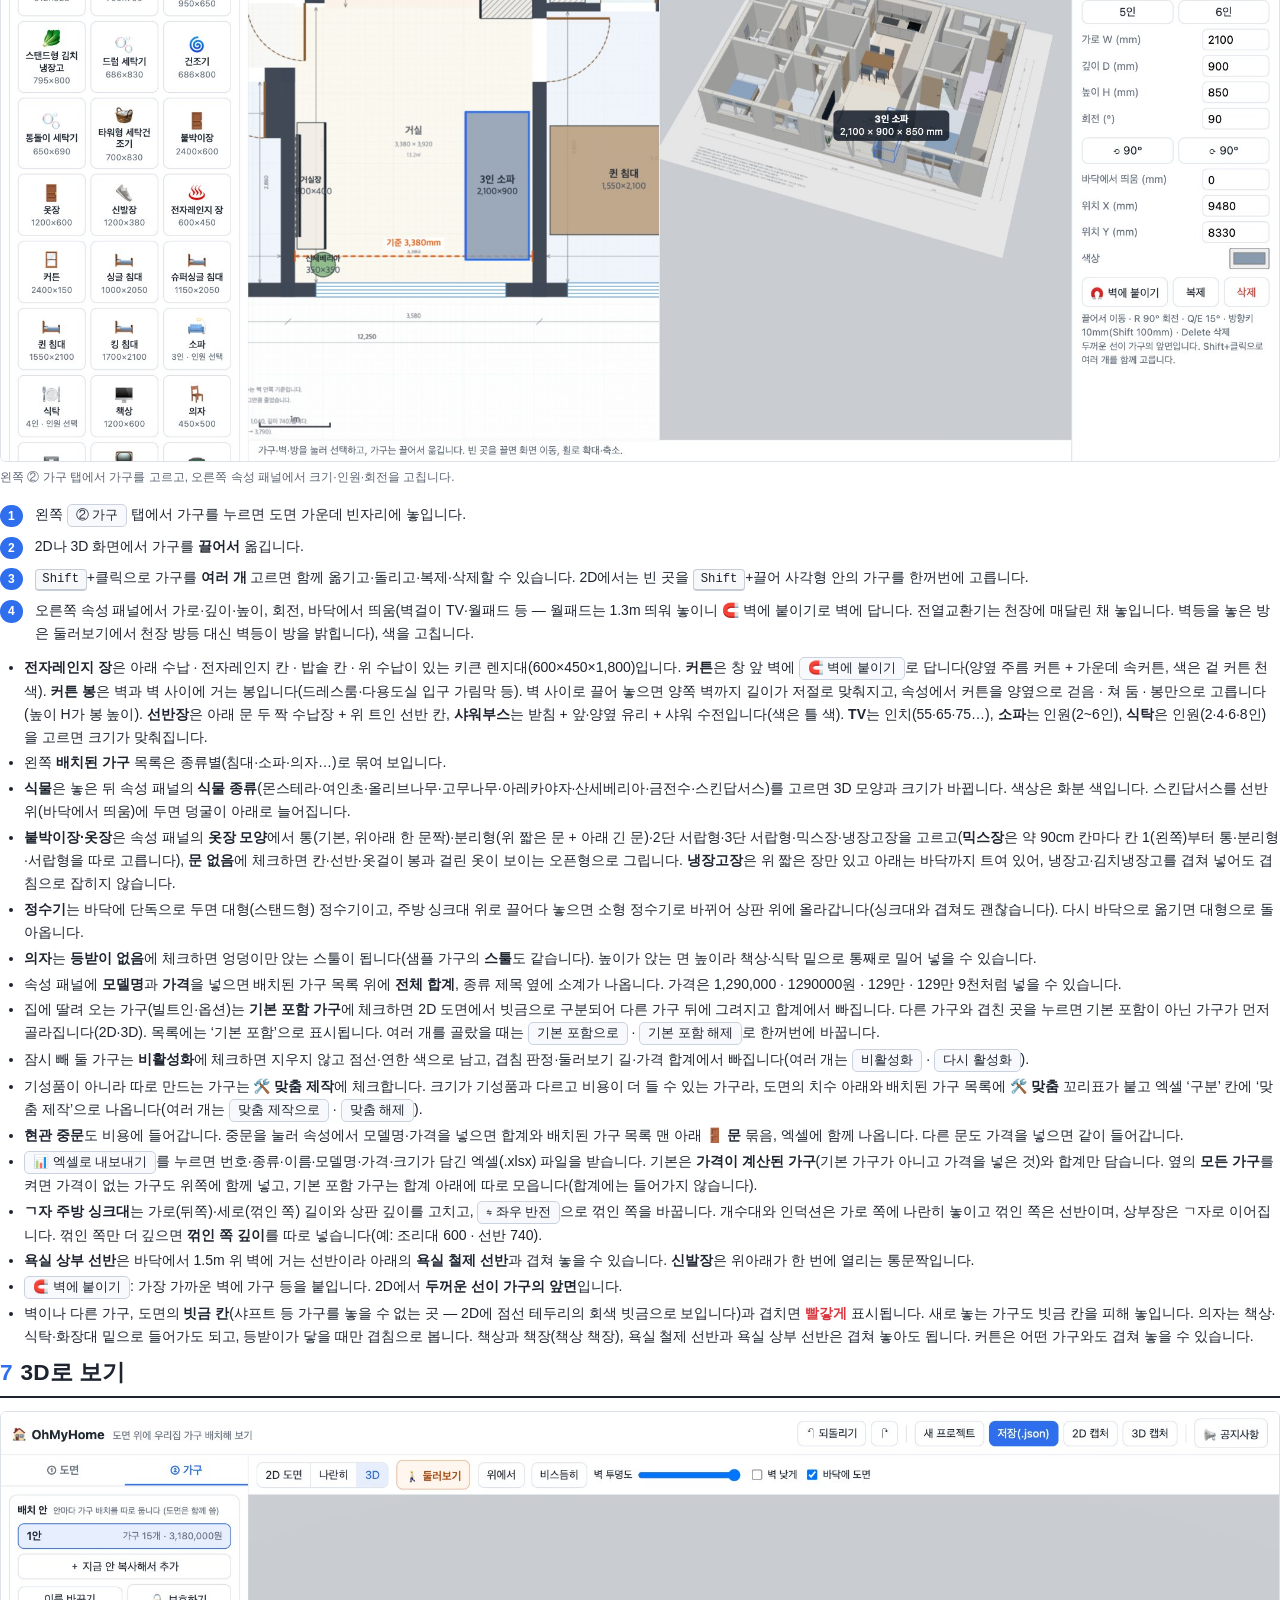
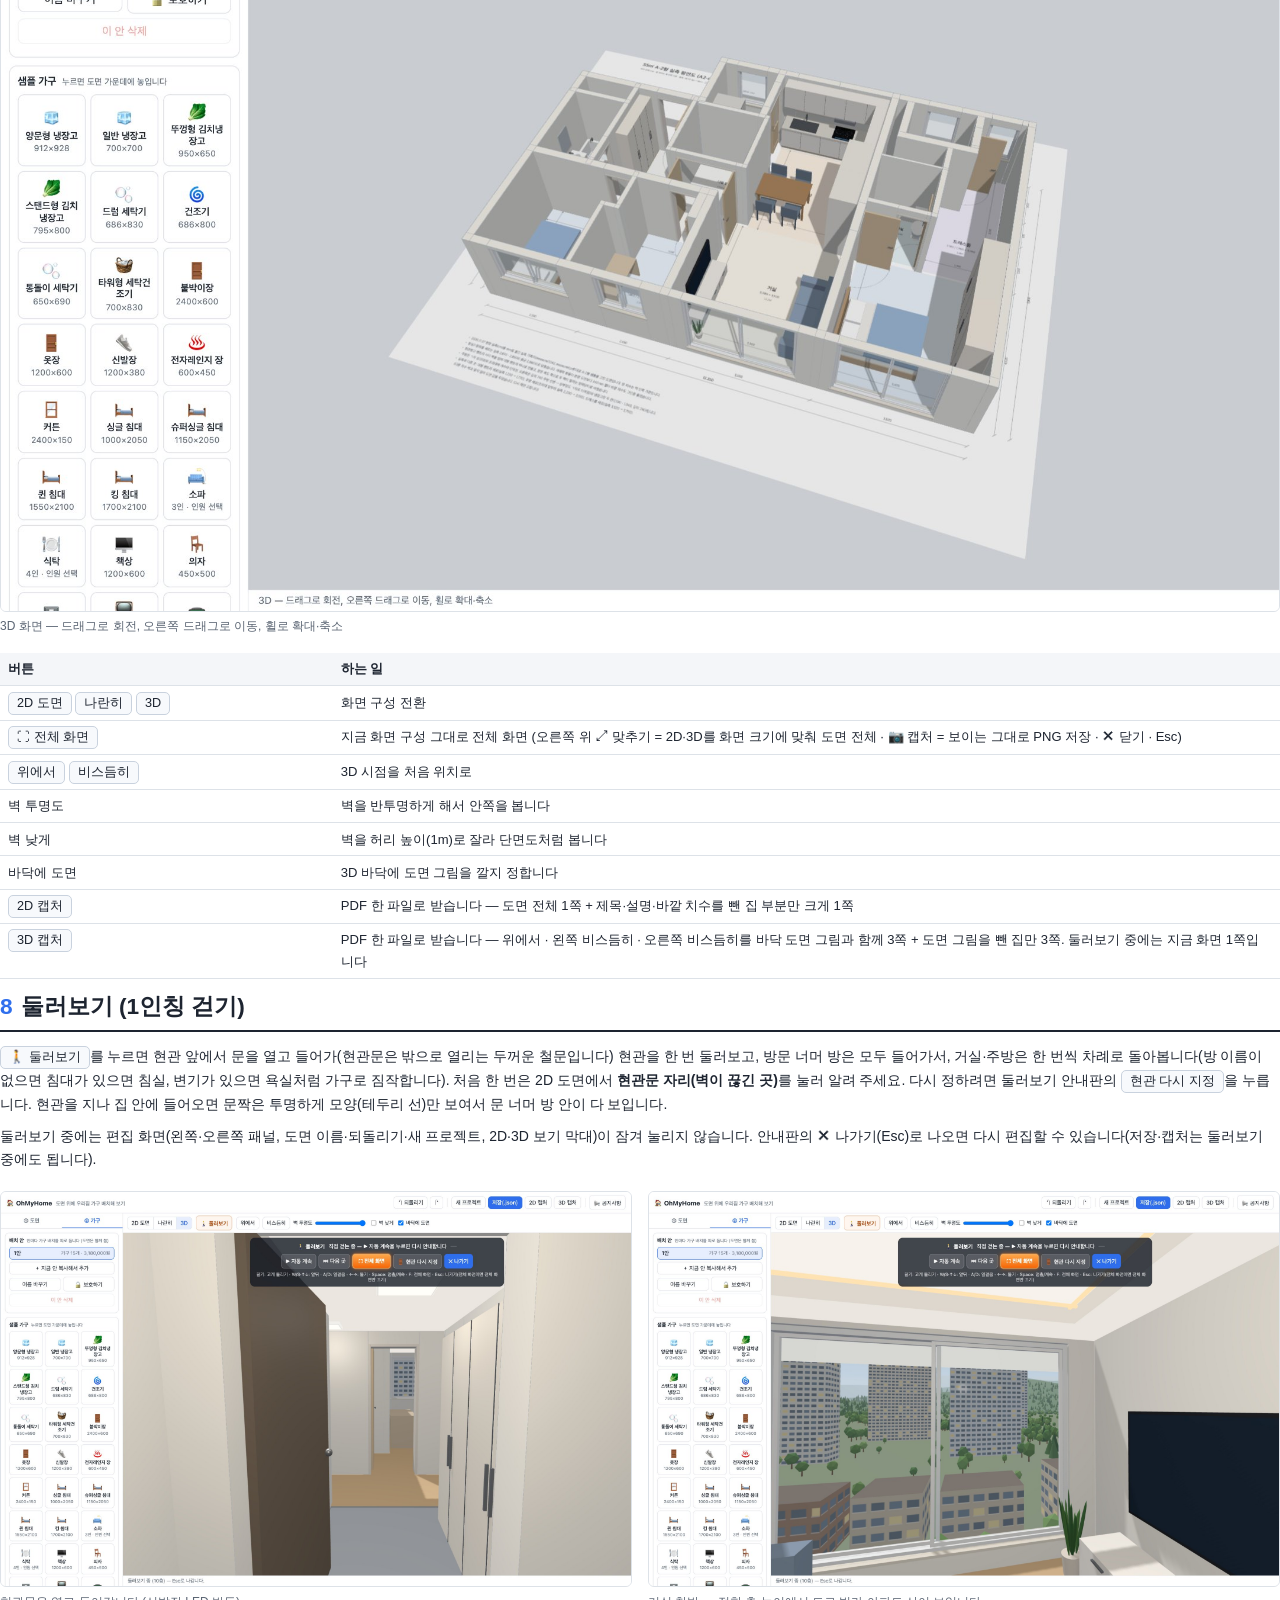
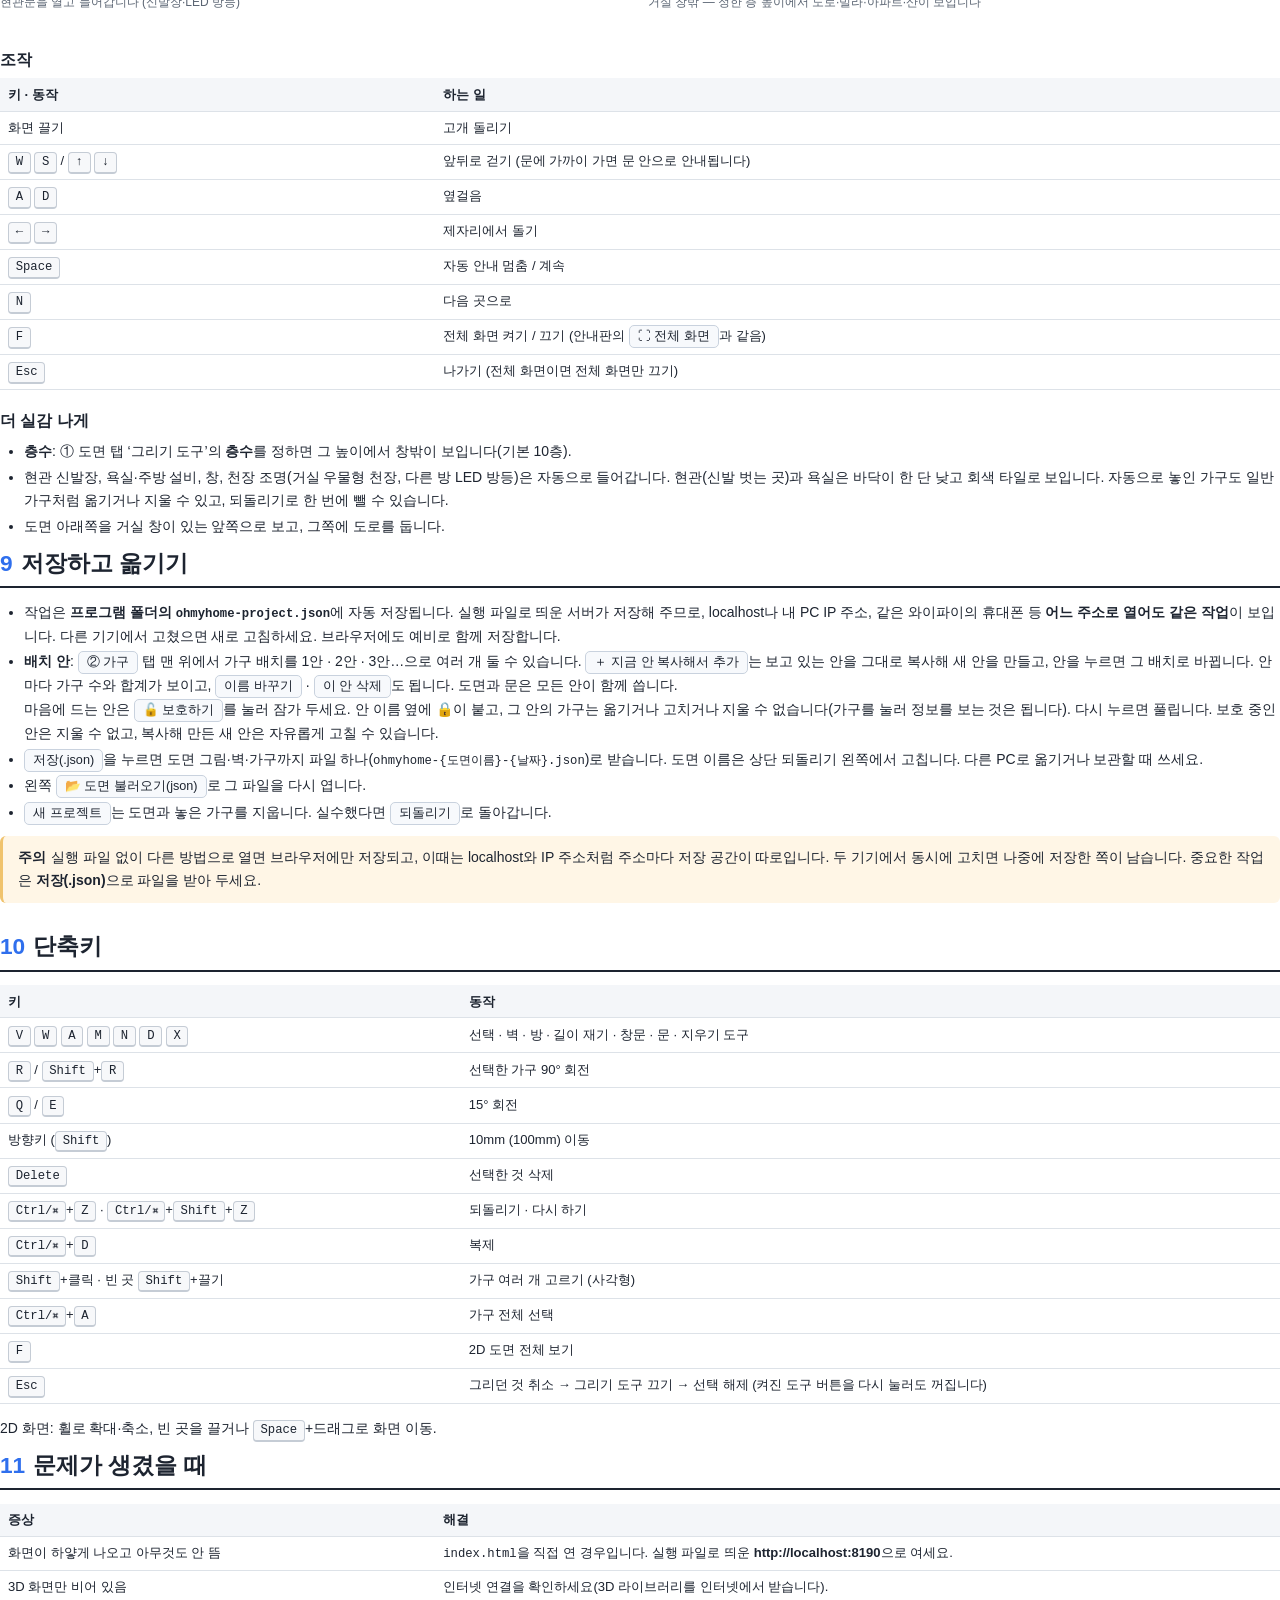
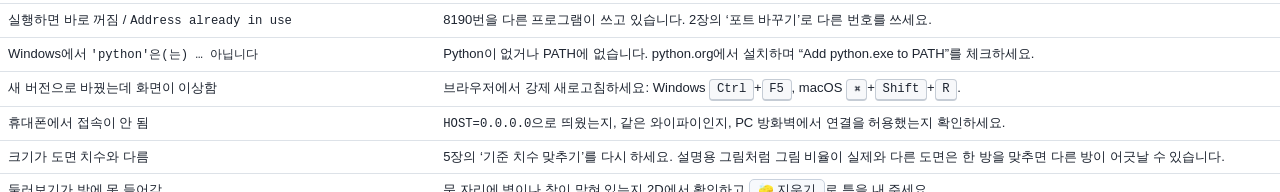
==== commit 6215a8a8: "Merge branch 'feature/sample-folders'" ====
--- a/docs/guide/guide.html
+++ b/docs/guide/guide.html
@@ -99,7 +99,7 @@
     <tr><td><code>run_ohmyhome.sh</code> / <code>run_ohmyhome.bat</code></td><td>실행 파일 (macOS·Linux / Windows)</td></tr>
     <tr><td><code>serve.py</code></td><td>실행 파일이 띄우는 서버 — 작업을 같은 폴더의 <code>ohmyhome-project.json</code>에 저장합니다</td></tr>
     <tr><td><code>index.html</code>, <code>css/</code>, <code>js/</code></td><td>프로그램 본체</td></tr>
-    <tr><td><code>sample/*.ohmyhome.json</code></td><td>바로 열어 볼 수 있는 예시 도면 (55㎡ A-1 · A-2 · B-1 · B-2 · C · D형, A-1형 실측 A1-real · A-2형 실측 A2-real)</td></tr>
+    <tr><td><code>sample/plan/*.ohmyhome.json</code> · <code>sample/real/*.ohmyhome.json</code></td><td>바로 열어 볼 수 있는 예시 도면 (55㎡ A-1 · A-2 · B-1 · B-2 · C · D형, A-1형 실측 A1-real · A-2형 실측 A2-real)</td></tr>
     <tr><td><code>OhMyHome_Guide.pdf</code></td><td>이 문서</td></tr>
   </table>
 </section>
@@ -177,10 +177,10 @@
   <p>처음이라면 들어 있는 예시 도면으로 기능을 먼저 둘러보세요. 벽·창·욕실/주방 설비·현관문까지 모두 입력되어 있습니다.</p>
   <ol class="steps">
     <li>왼쪽 <span class="btn">① 도면</span> 탭의 <span class="btn"><b style="color:#112d43">Xi</b> 위례자이더파크 불러오기</span>를 누릅니다.</li>
-    <li>뜨는 창에서 보고 싶은 형(55㎡ A-1 · A-2 · B-1 · B-2 · C · D형, A-1형 실측 A1-real · A-2형 실측 A2-real — <code>sample/</code>의 json 파일)을 고르고 <span class="btn">불러오기</span>를 누릅니다. A1-real · A2-real 줄의 <b>📄 실측 기록지</b>를 누르면 현장 실측 치수(mm)를 적은 기록지 PDF(<code>measure/55A1_measured.pdf</code> · <code>55A2_measured.pdf</code>)를 받습니다.</li>
+    <li>뜨는 창에서 보고 싶은 형(55㎡ A-1 · A-2 · B-1 · B-2 · C · D형, A-1형 실측 A1-real · A-2형 실측 A2-real — <code>sample/plan/</code> · <code>sample/real/</code>의 json 파일)을 고르고 <span class="btn">불러오기</span>를 누릅니다. A1-real · A2-real 줄의 <b>📄 실측 기록지</b>를 누르면 현장 실측 치수(mm)를 적은 기록지 PDF(<code>measure/55A1_measured.pdf</code> · <code>55A2_measured.pdf</code>)를 받습니다.</li>
     <li><span class="btn">나란히</span>로 2D와 3D를 함께 보거나, <span class="btn">🚶 둘러보기</span>를 눌러 바로 걸어 들어가 봅니다.</li>
   </ol>
-  <div class="note"><b>참고</b>왼쪽 <span class="btn">샘플 도면으로 해 보기</span>는 벽 자동 인식을 시험하는 간단한 연습용 도면을 띄웁니다. <code>sample/</code>의 파일은 <span class="btn">📂 도면 불러오기(json)</span>로 직접 열어도 됩니다.</div>
+  <div class="note"><b>참고</b>왼쪽 <span class="btn">샘플 도면으로 해 보기</span>는 벽 자동 인식을 시험하는 간단한 연습용 도면을 띄웁니다. <code>sample/plan/</code> · <code>sample/real/</code>의 파일은 <span class="btn">📂 도면 불러오기(json)</span>로 직접 열어도 됩니다.</div>
   <div class="note"><b>공지사항</b>처음 접속하면 프로그램을 소개하는 공지사항 창이 뜹니다. 창의 <span class="btn">📘 사용 가이드(PDF) 내려받기</span>로 웹 사용 가이드(<code>docs/OhMyHome_User_Guide.pdf</code>)를 받을 수 있습니다. 창 아래 <b>다시 보지 않기</b>에 체크해 두면 그 브라우저에서는 접속할 때 저절로 뜨지 않습니다(체크하지 않고 <span class="btn">닫기</span>를 누르면 이번만 닫힙니다). 다시 띄우고 싶으면 <span class="btn">📢 공지사항</span>으로 열어 체크를 풀고 닫으면 다음 접속부터 다시 뜹니다. 언제든 위쪽 <span class="btn">📢 공지사항</span> 버튼으로 다시 볼 수 있고, 공지가 바뀐 뒤 7일 동안 그 공지를 아직 읽지 않았으면 버튼에 <b>NEW</b>가 붙습니다(한 번 읽으면 그 브라우저에서는 사라지고, 공지가 또 바뀌면 다시 붙습니다).</div>
 </section>
 
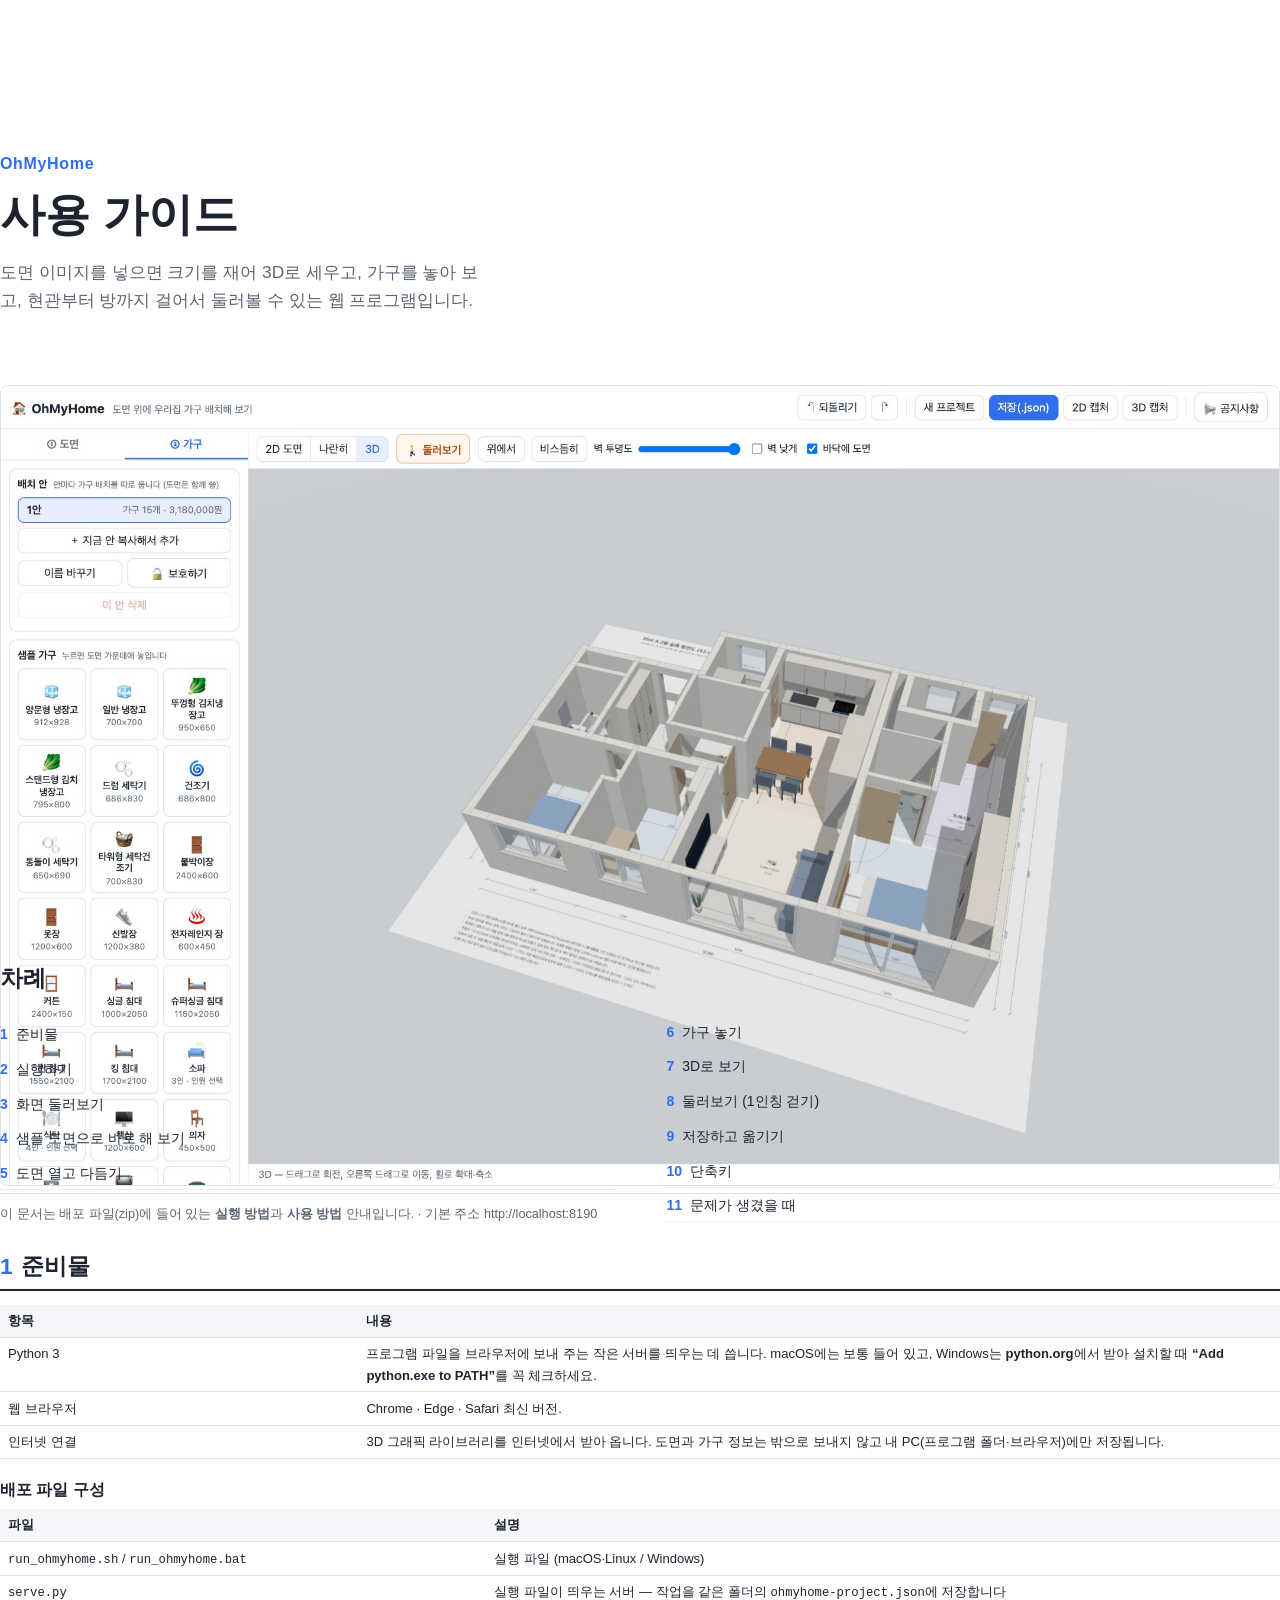
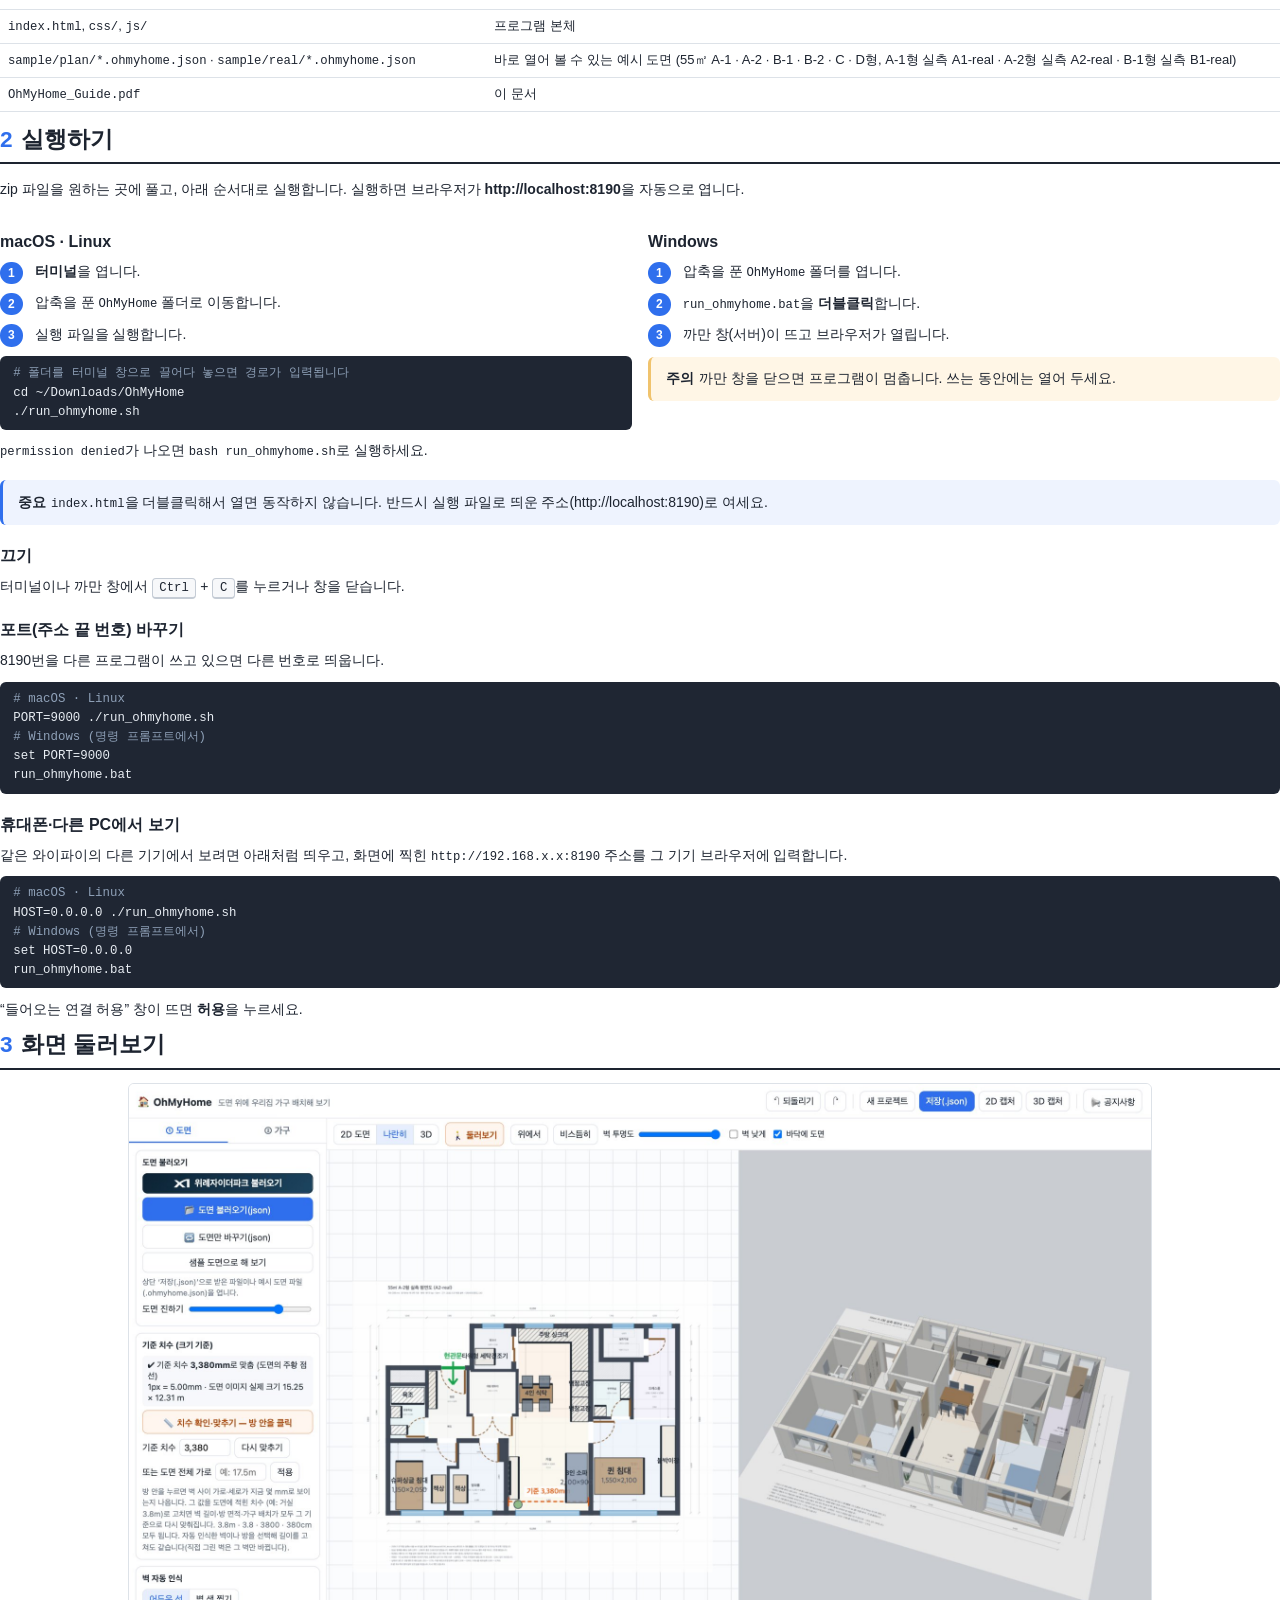
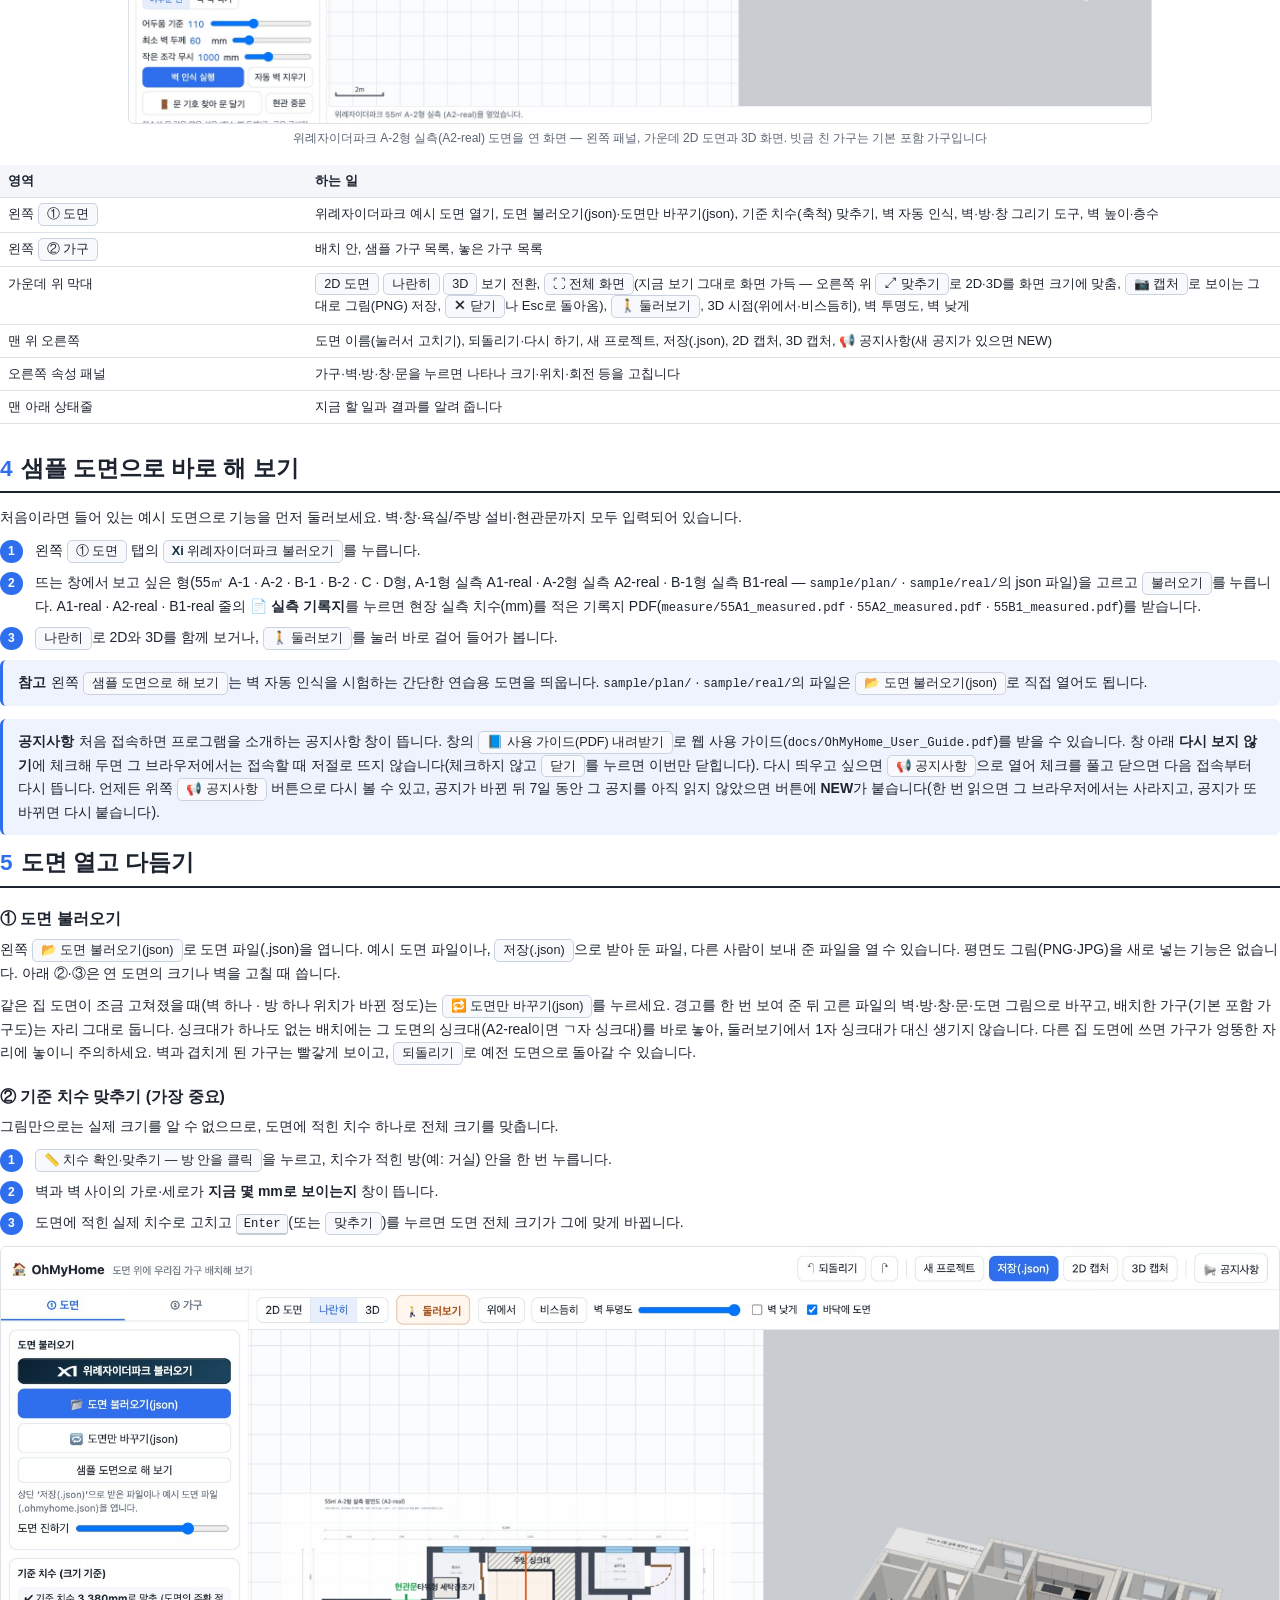
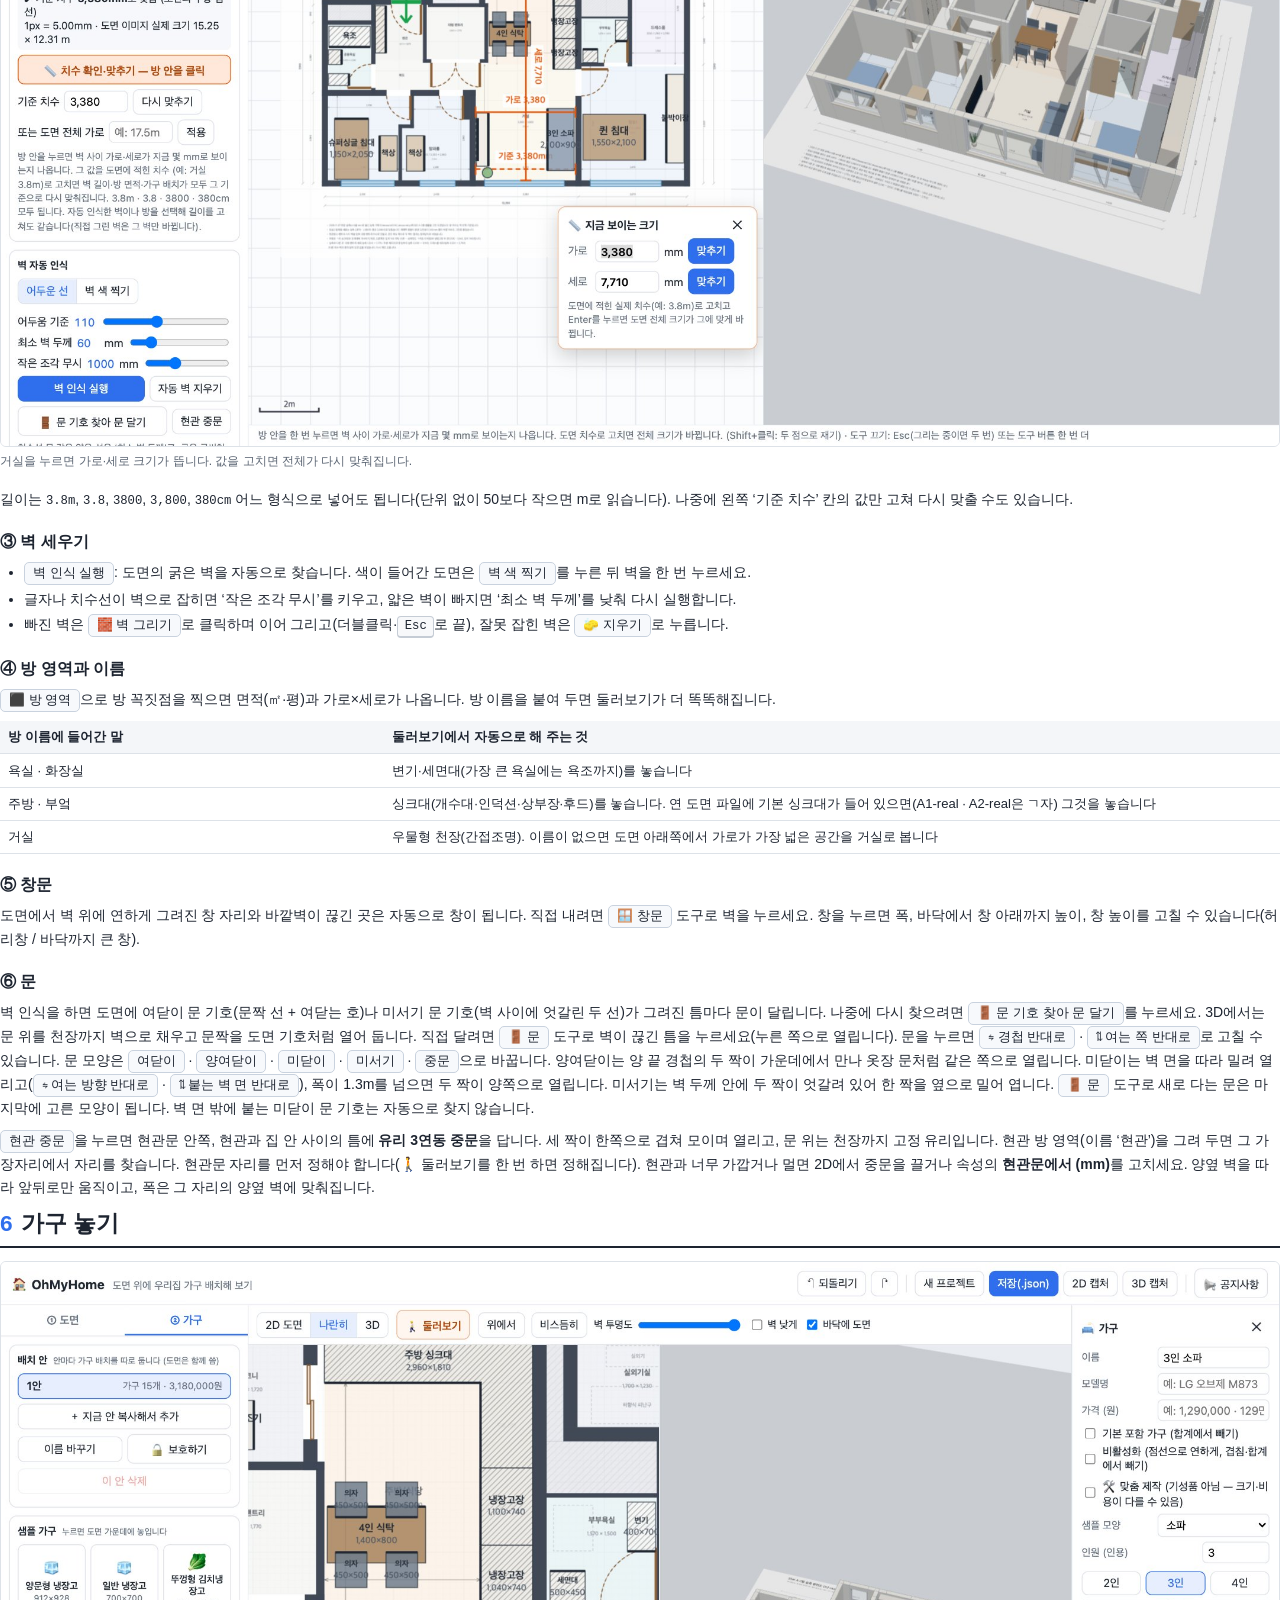
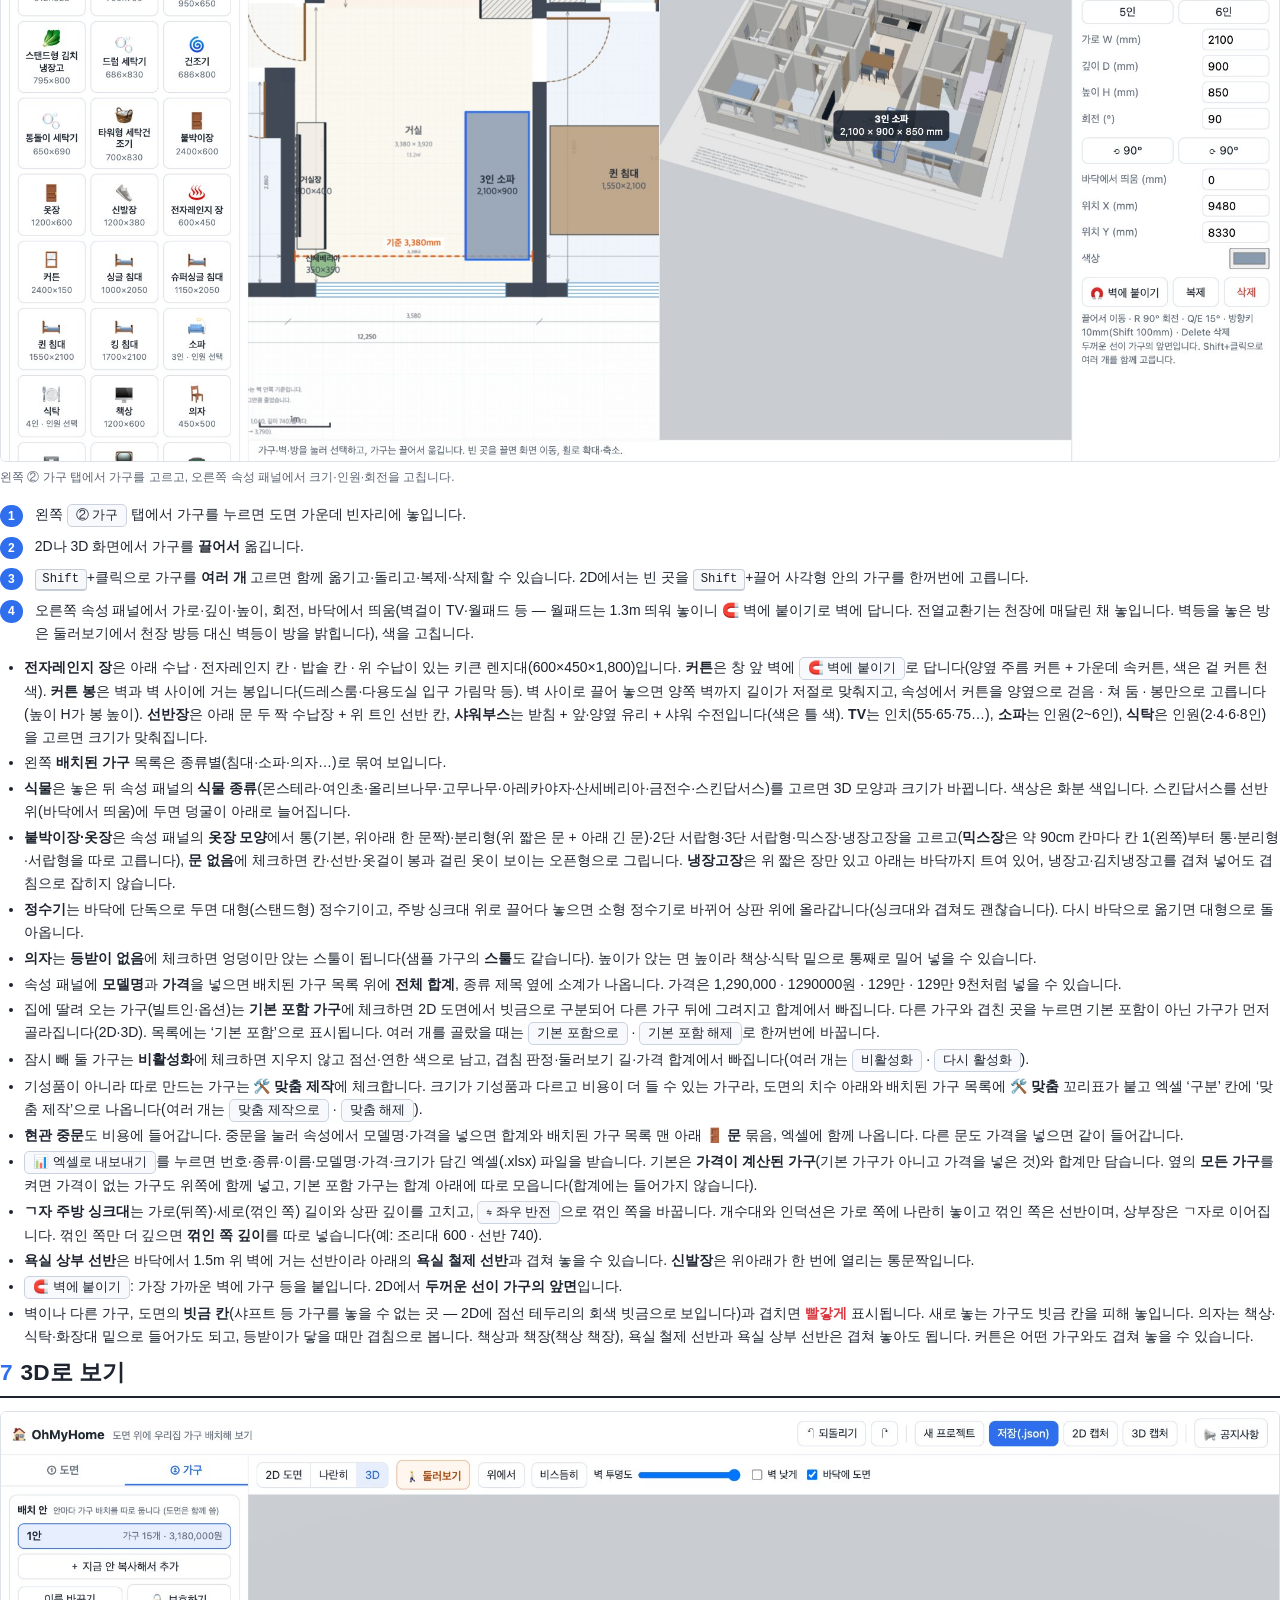
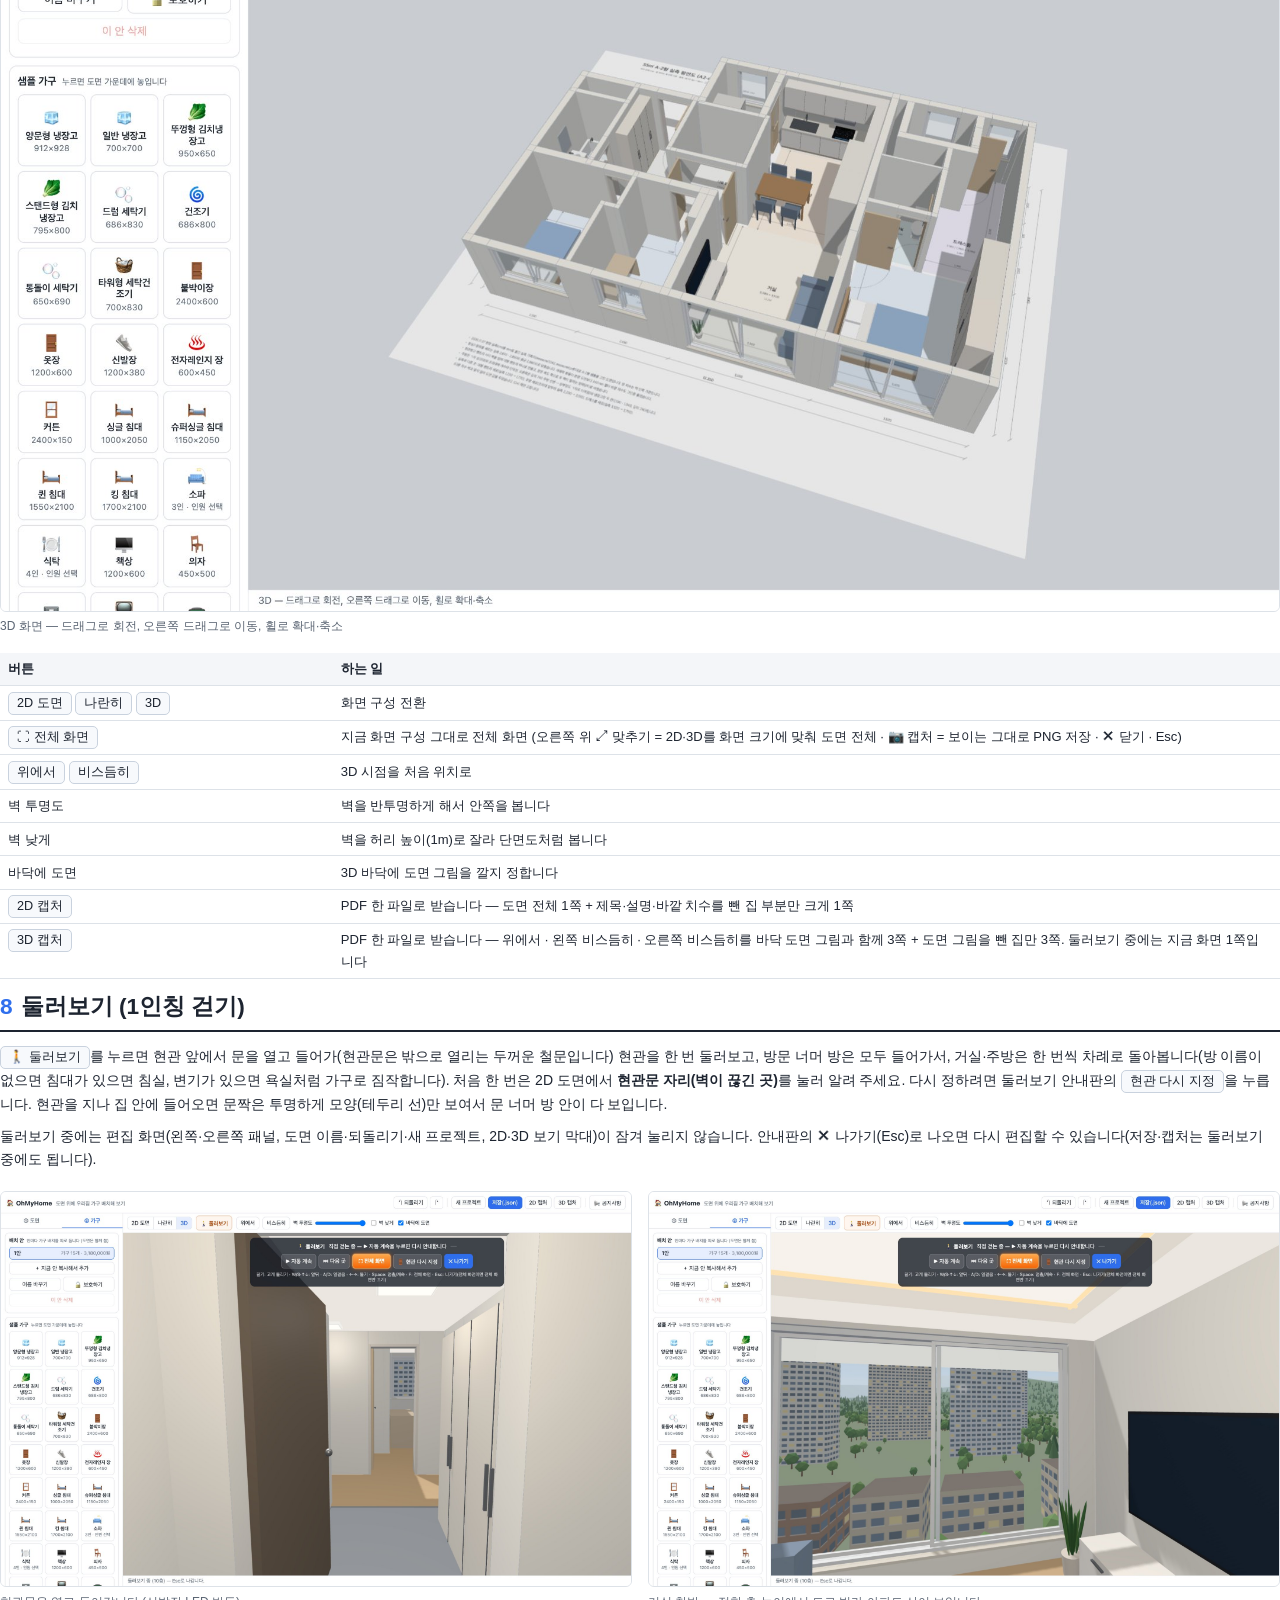
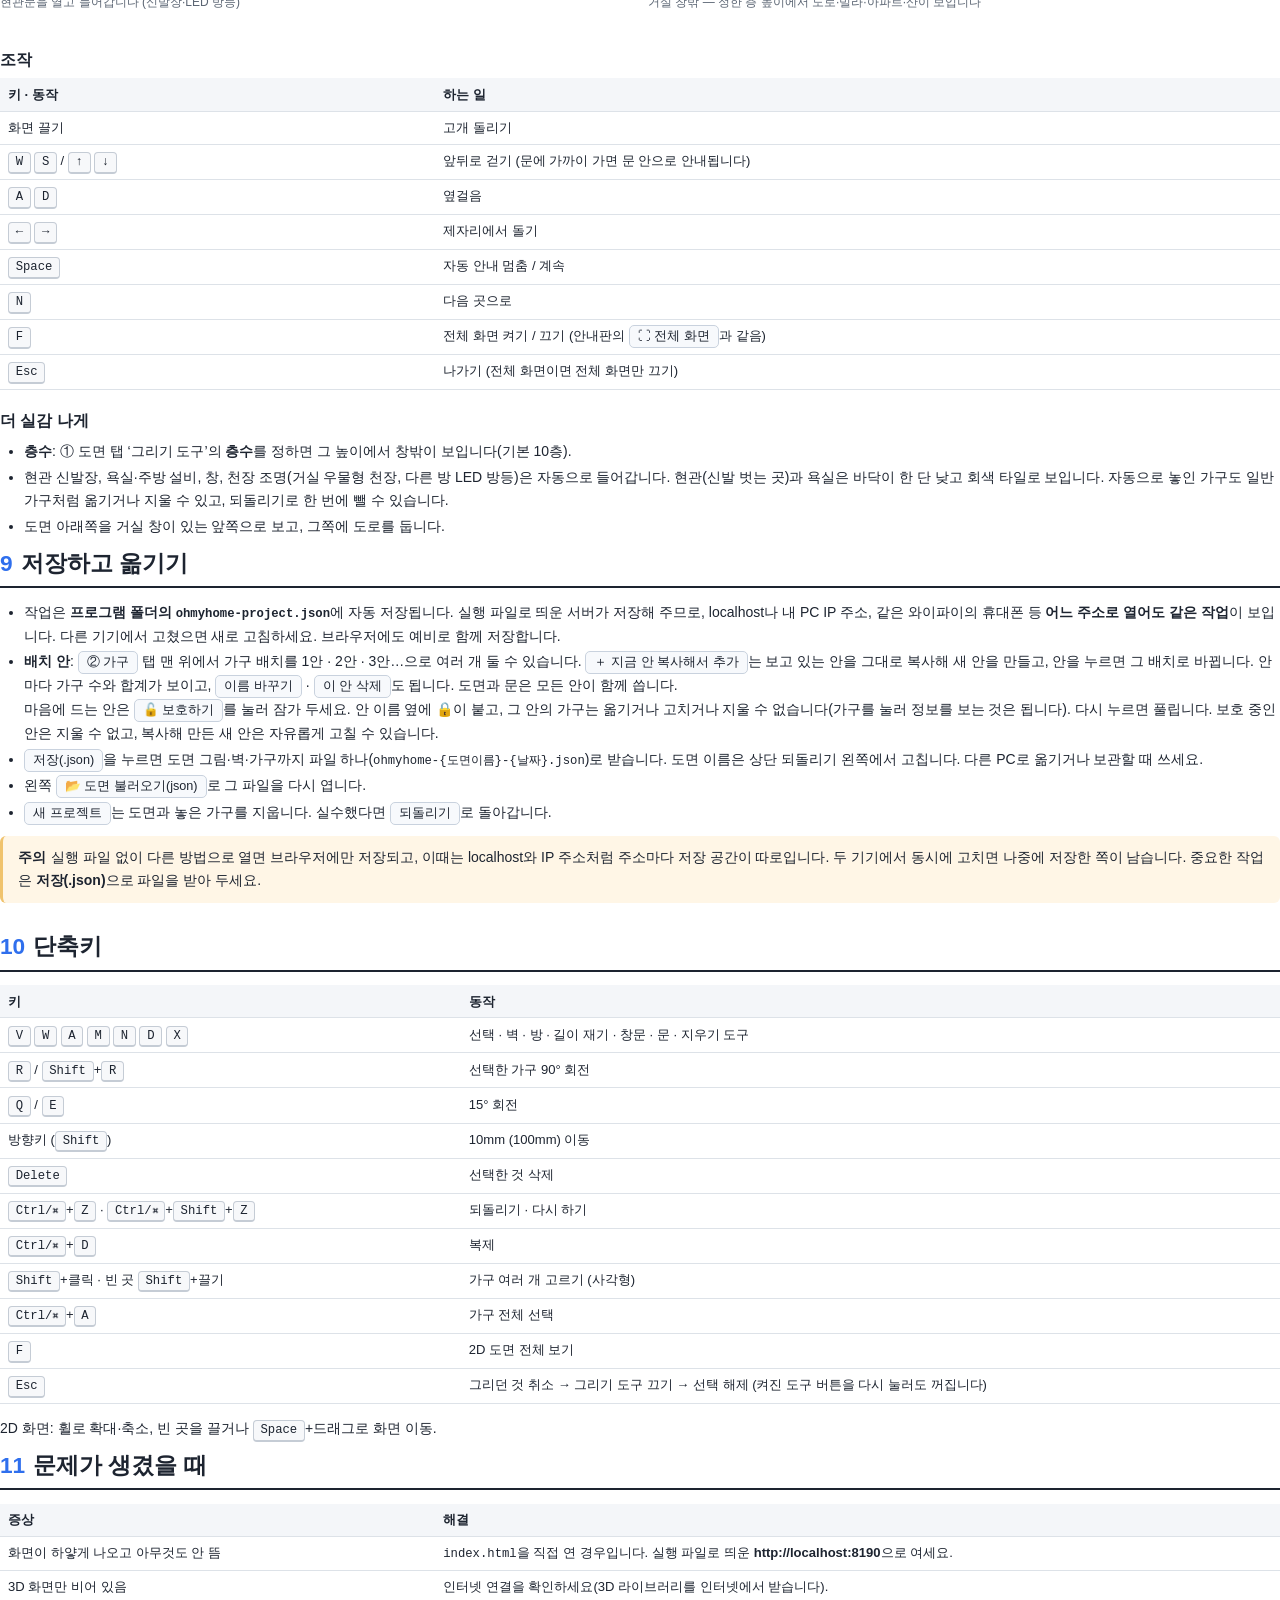
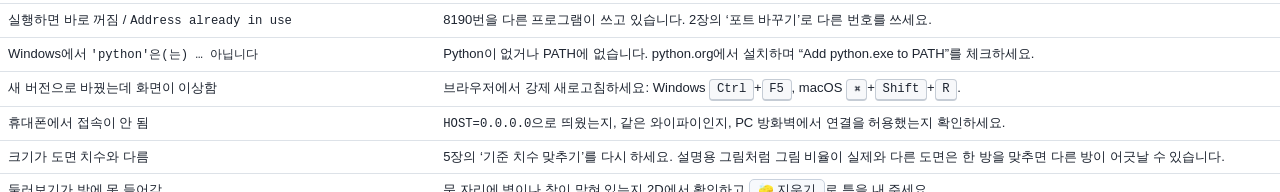
==== commit 9febb264: "Merge branch 'feature/b1-real'" ====
--- a/docs/guide/guide.html
+++ b/docs/guide/guide.html
@@ -99,7 +99,7 @@
     <tr><td><code>run_ohmyhome.sh</code> / <code>run_ohmyhome.bat</code></td><td>실행 파일 (macOS·Linux / Windows)</td></tr>
     <tr><td><code>serve.py</code></td><td>실행 파일이 띄우는 서버 — 작업을 같은 폴더의 <code>ohmyhome-project.json</code>에 저장합니다</td></tr>
     <tr><td><code>index.html</code>, <code>css/</code>, <code>js/</code></td><td>프로그램 본체</td></tr>
-    <tr><td><code>sample/plan/*.ohmyhome.json</code> · <code>sample/real/*.ohmyhome.json</code></td><td>바로 열어 볼 수 있는 예시 도면 (55㎡ A-1 · A-2 · B-1 · B-2 · C · D형, A-1형 실측 A1-real · A-2형 실측 A2-real)</td></tr>
+    <tr><td><code>sample/plan/*.ohmyhome.json</code> · <code>sample/real/*.ohmyhome.json</code></td><td>바로 열어 볼 수 있는 예시 도면 (55㎡ A-1 · A-2 · B-1 · B-2 · C · D형, A-1형 실측 A1-real · A-2형 실측 A2-real · B-1형 실측 B1-real)</td></tr>
     <tr><td><code>OhMyHome_Guide.pdf</code></td><td>이 문서</td></tr>
   </table>
 </section>
@@ -177,7 +177,7 @@
   <p>처음이라면 들어 있는 예시 도면으로 기능을 먼저 둘러보세요. 벽·창·욕실/주방 설비·현관문까지 모두 입력되어 있습니다.</p>
   <ol class="steps">
     <li>왼쪽 <span class="btn">① 도면</span> 탭의 <span class="btn"><b style="color:#112d43">Xi</b> 위례자이더파크 불러오기</span>를 누릅니다.</li>
-    <li>뜨는 창에서 보고 싶은 형(55㎡ A-1 · A-2 · B-1 · B-2 · C · D형, A-1형 실측 A1-real · A-2형 실측 A2-real — <code>sample/plan/</code> · <code>sample/real/</code>의 json 파일)을 고르고 <span class="btn">불러오기</span>를 누릅니다. A1-real · A2-real 줄의 <b>📄 실측 기록지</b>를 누르면 현장 실측 치수(mm)를 적은 기록지 PDF(<code>measure/55A1_measured.pdf</code> · <code>55A2_measured.pdf</code>)를 받습니다.</li>
+    <li>뜨는 창에서 보고 싶은 형(55㎡ A-1 · A-2 · B-1 · B-2 · C · D형, A-1형 실측 A1-real · A-2형 실측 A2-real · B-1형 실측 B1-real — <code>sample/plan/</code> · <code>sample/real/</code>의 json 파일)을 고르고 <span class="btn">불러오기</span>를 누릅니다. A1-real · A2-real · B1-real 줄의 <b>📄 실측 기록지</b>를 누르면 현장 실측 치수(mm)를 적은 기록지 PDF(<code>measure/55A1_measured.pdf</code> · <code>55A2_measured.pdf</code> · <code>55B1_measured.pdf</code>)를 받습니다.</li>
     <li><span class="btn">나란히</span>로 2D와 3D를 함께 보거나, <span class="btn">🚶 둘러보기</span>를 눌러 바로 걸어 들어가 봅니다.</li>
   </ol>
   <div class="note"><b>참고</b>왼쪽 <span class="btn">샘플 도면으로 해 보기</span>는 벽 자동 인식을 시험하는 간단한 연습용 도면을 띄웁니다. <code>sample/plan/</code> · <code>sample/real/</code>의 파일은 <span class="btn">📂 도면 불러오기(json)</span>로 직접 열어도 됩니다.</div>
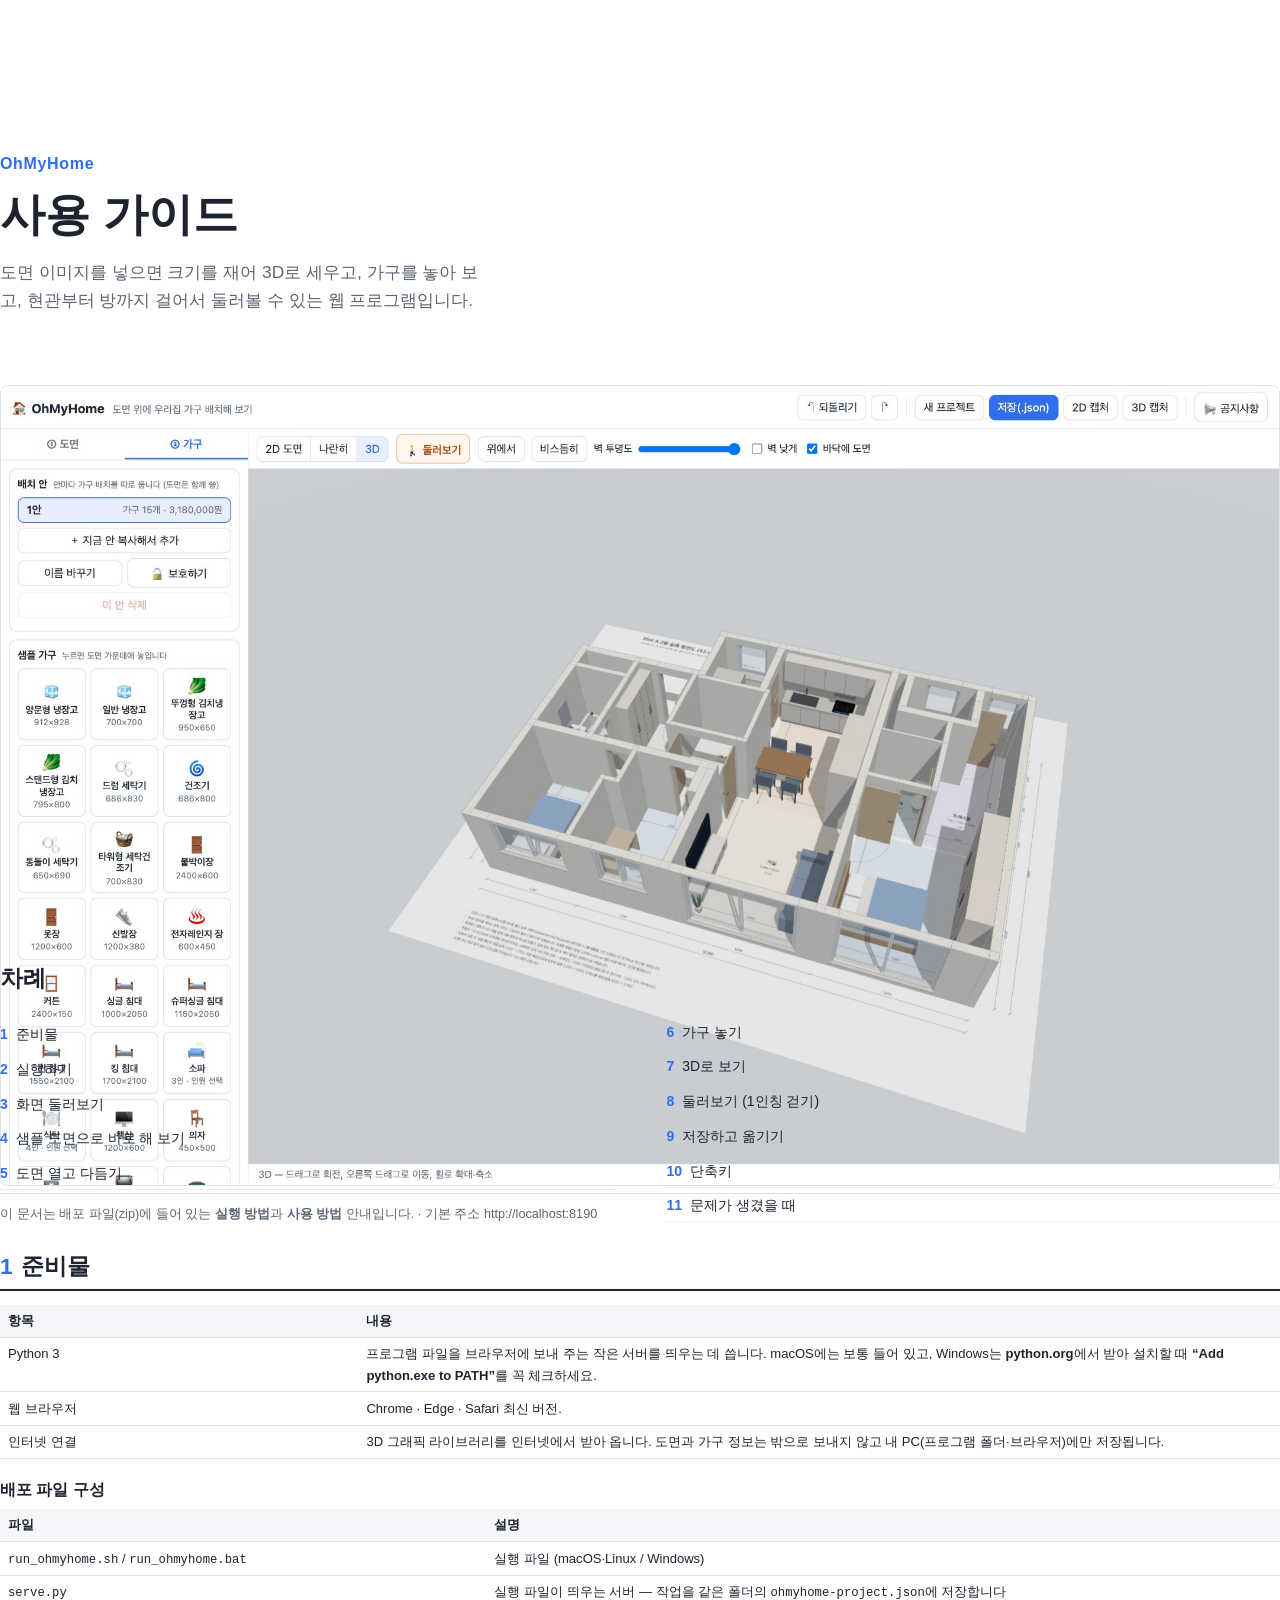
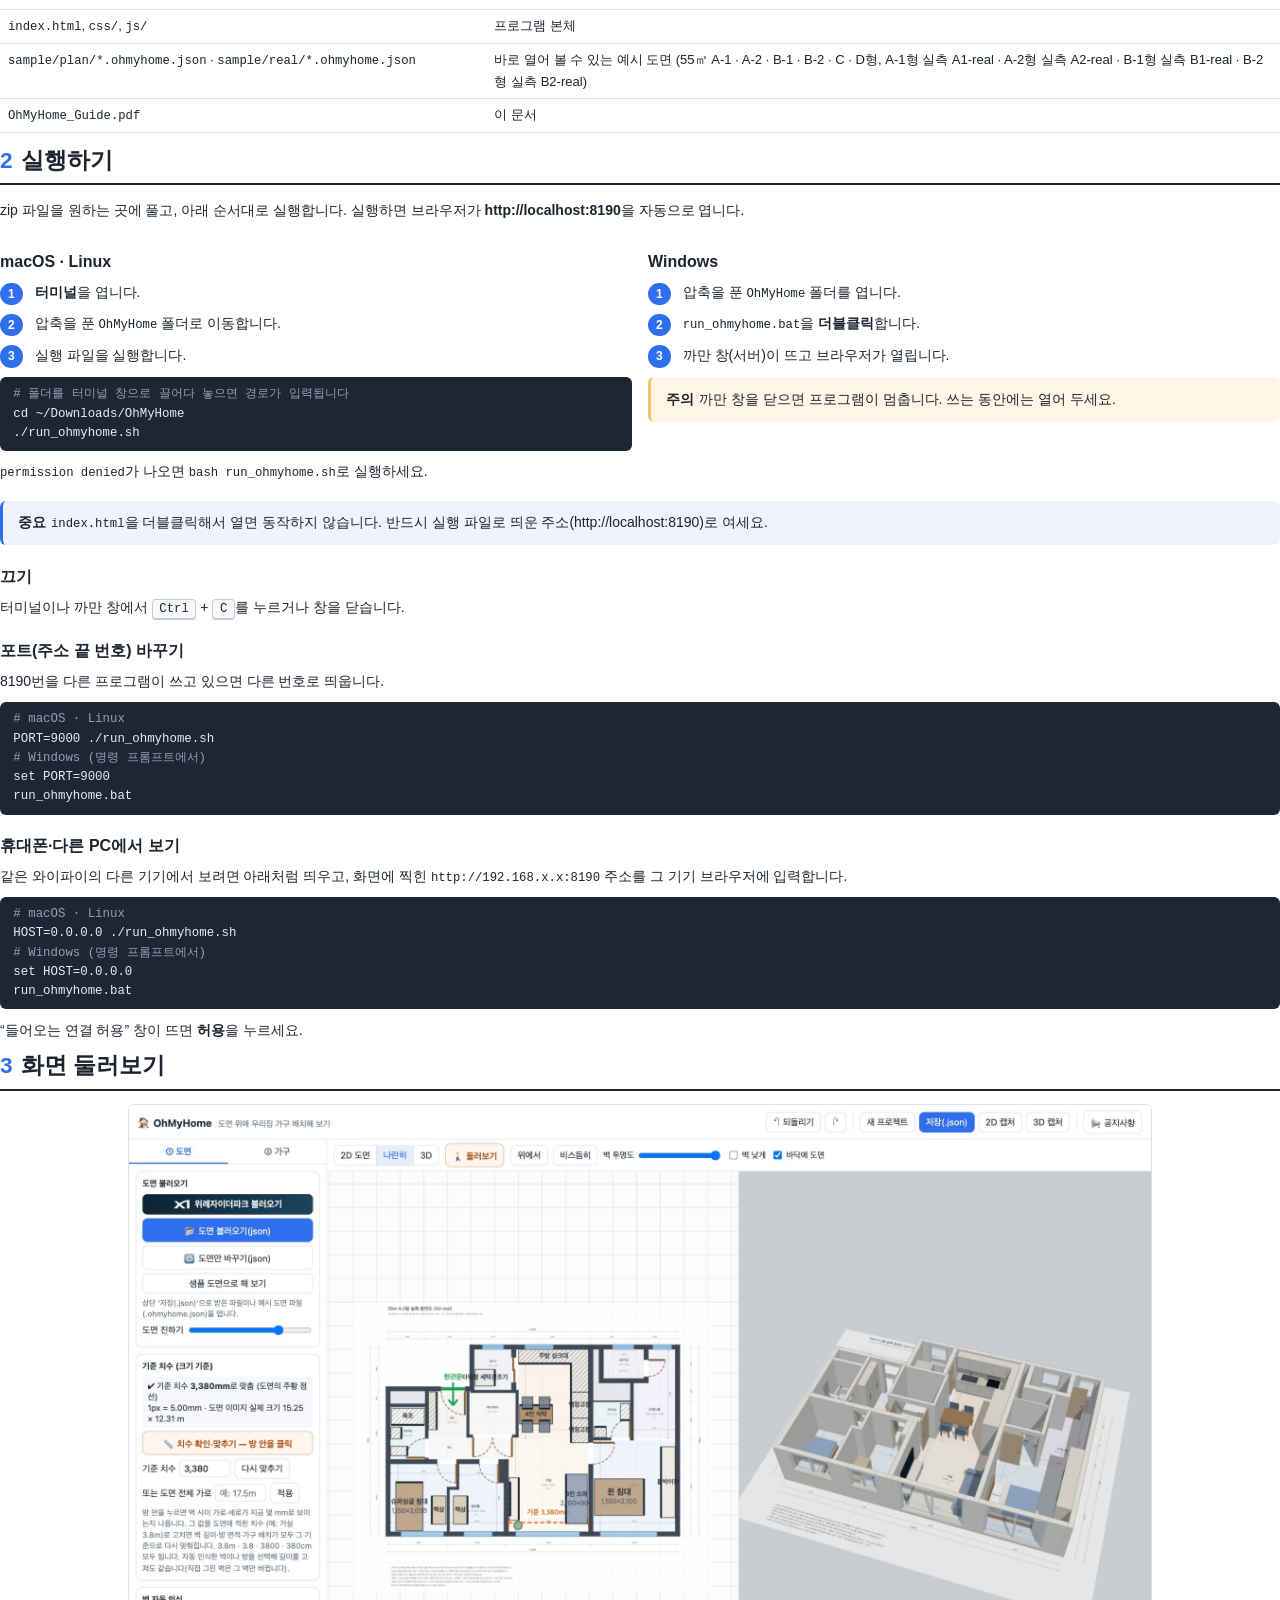
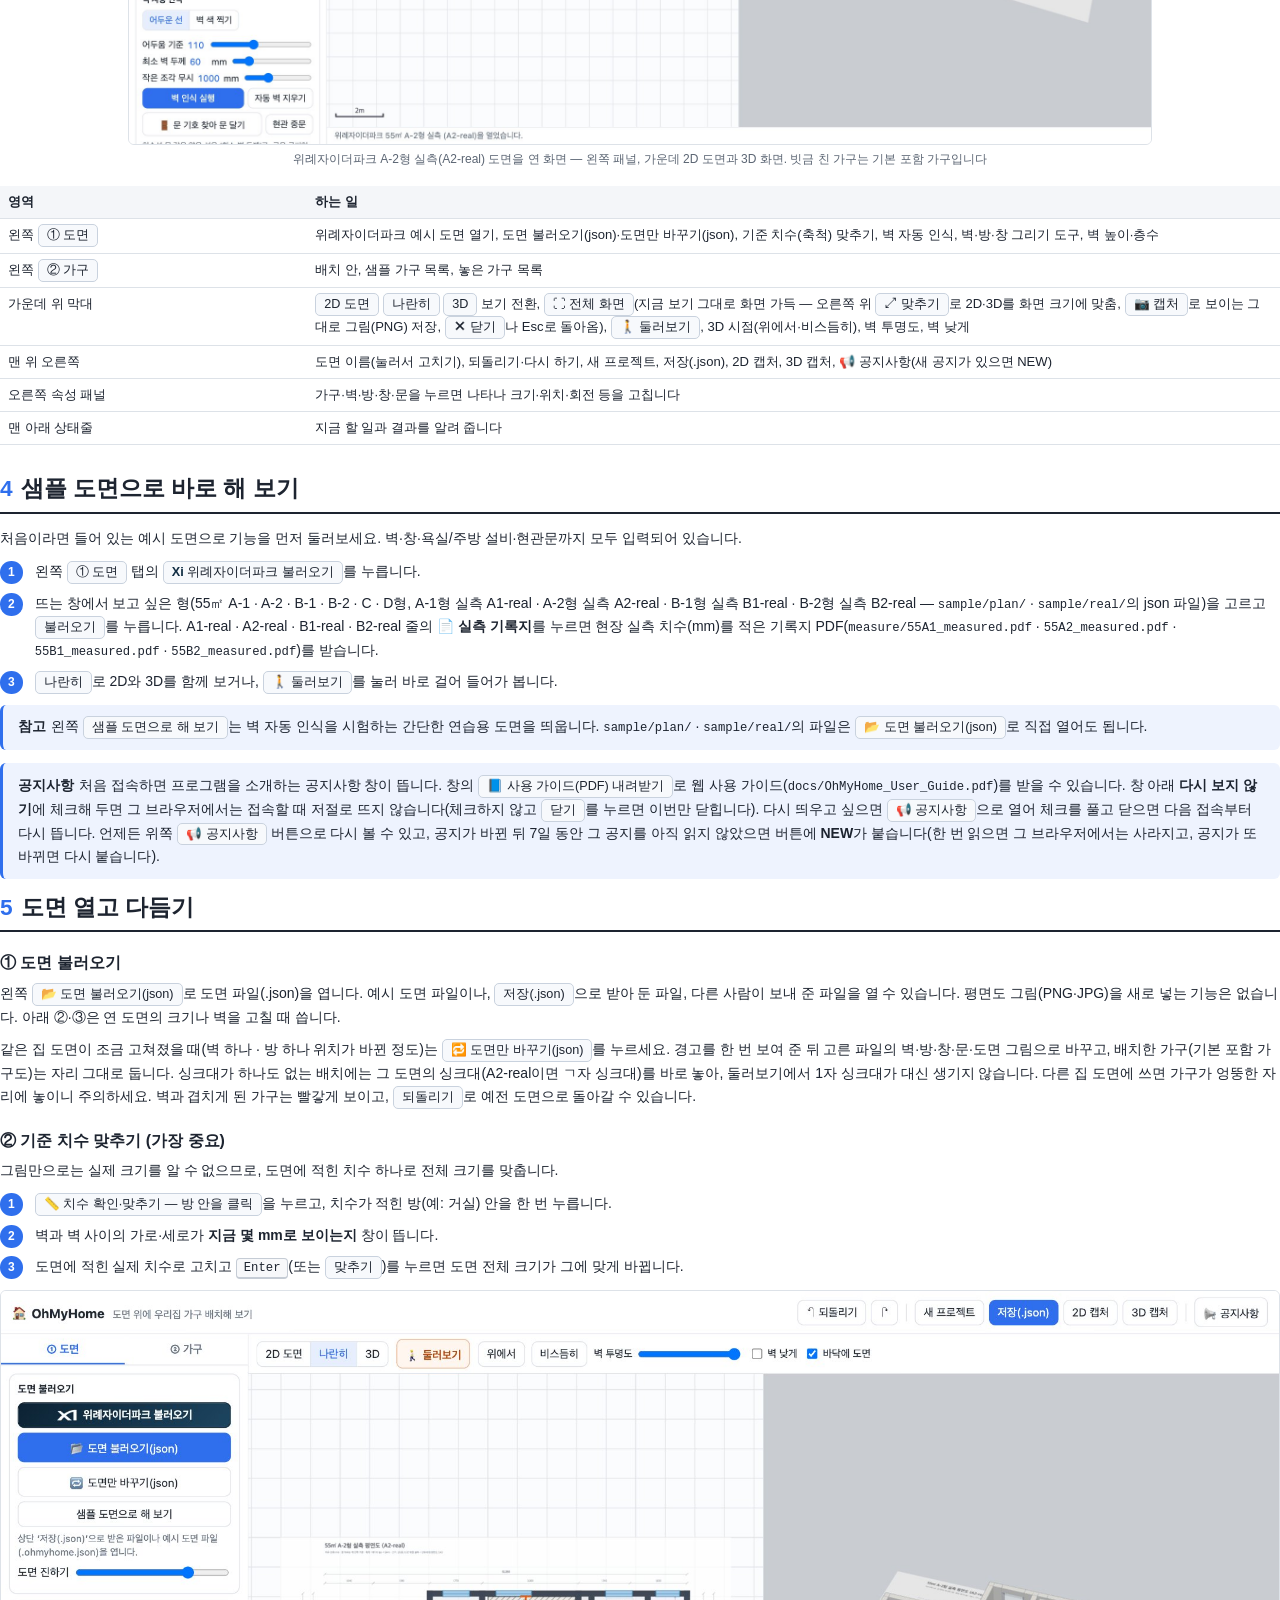
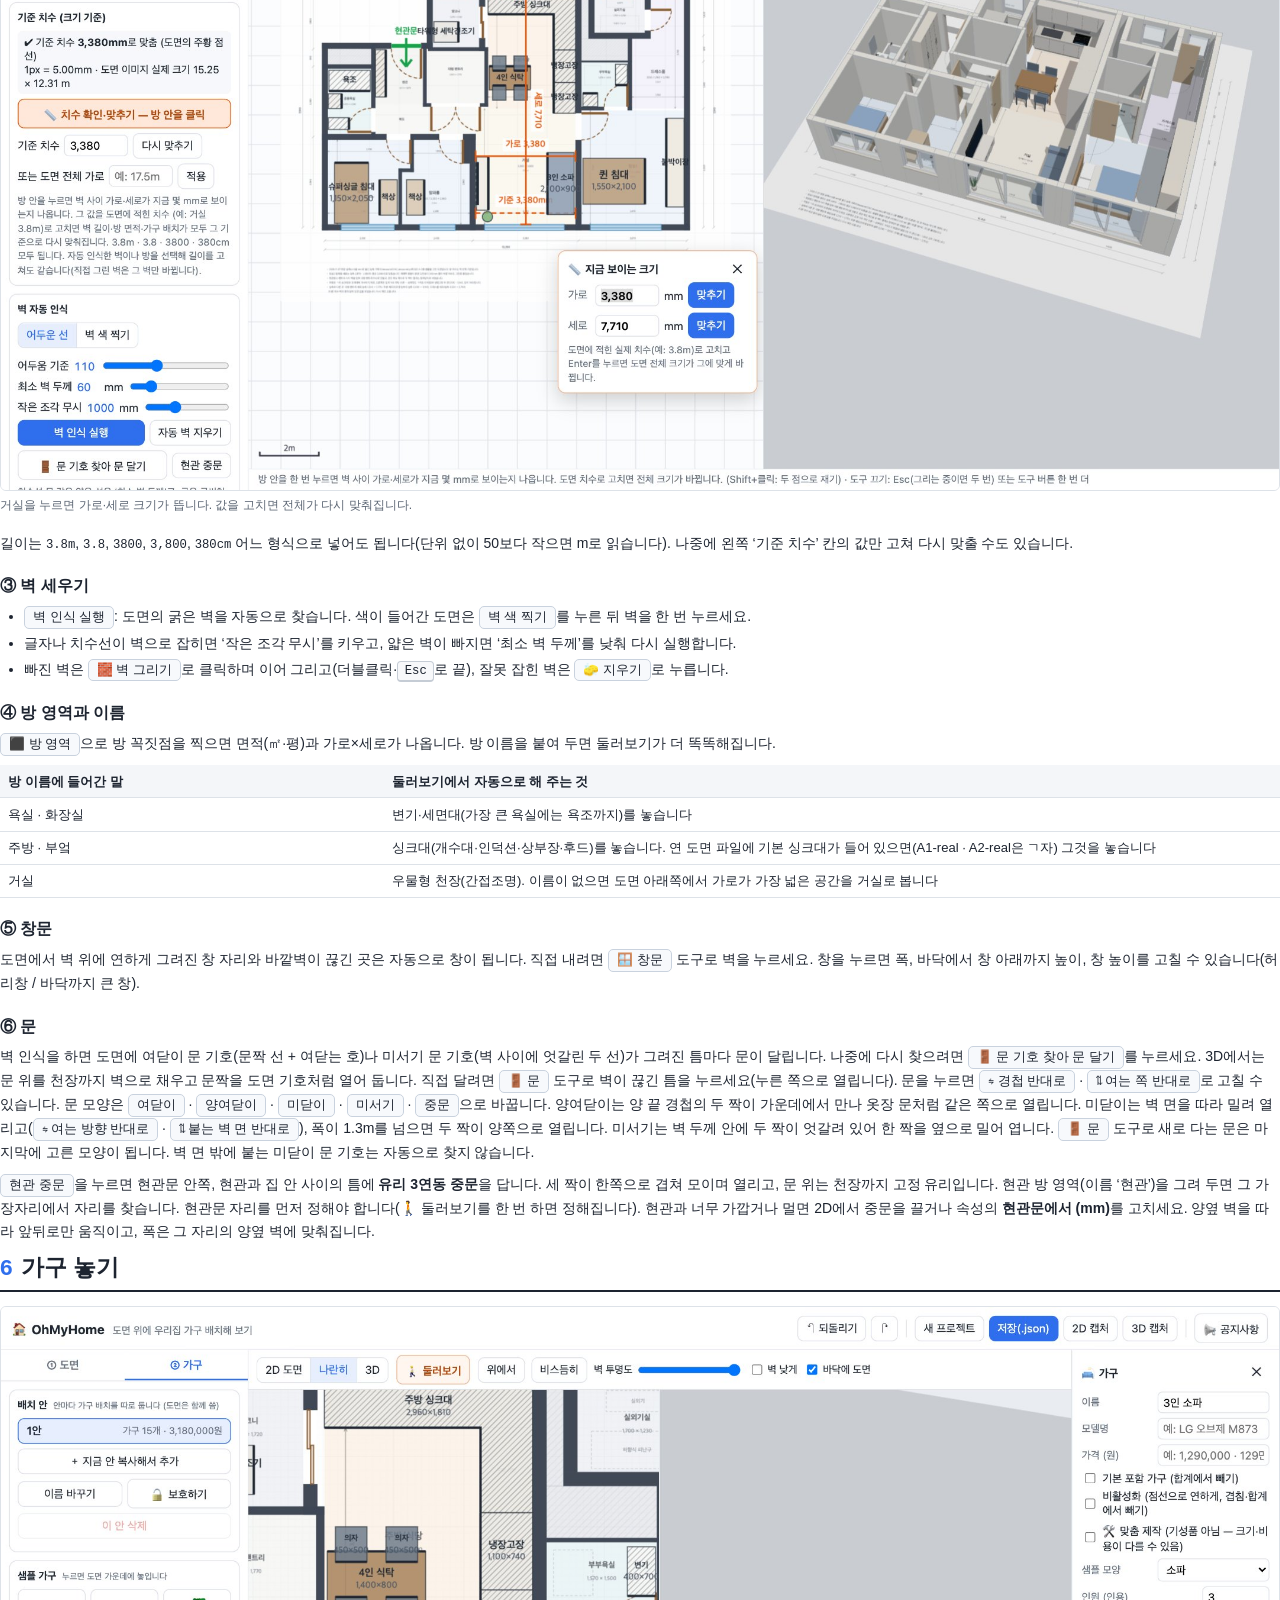
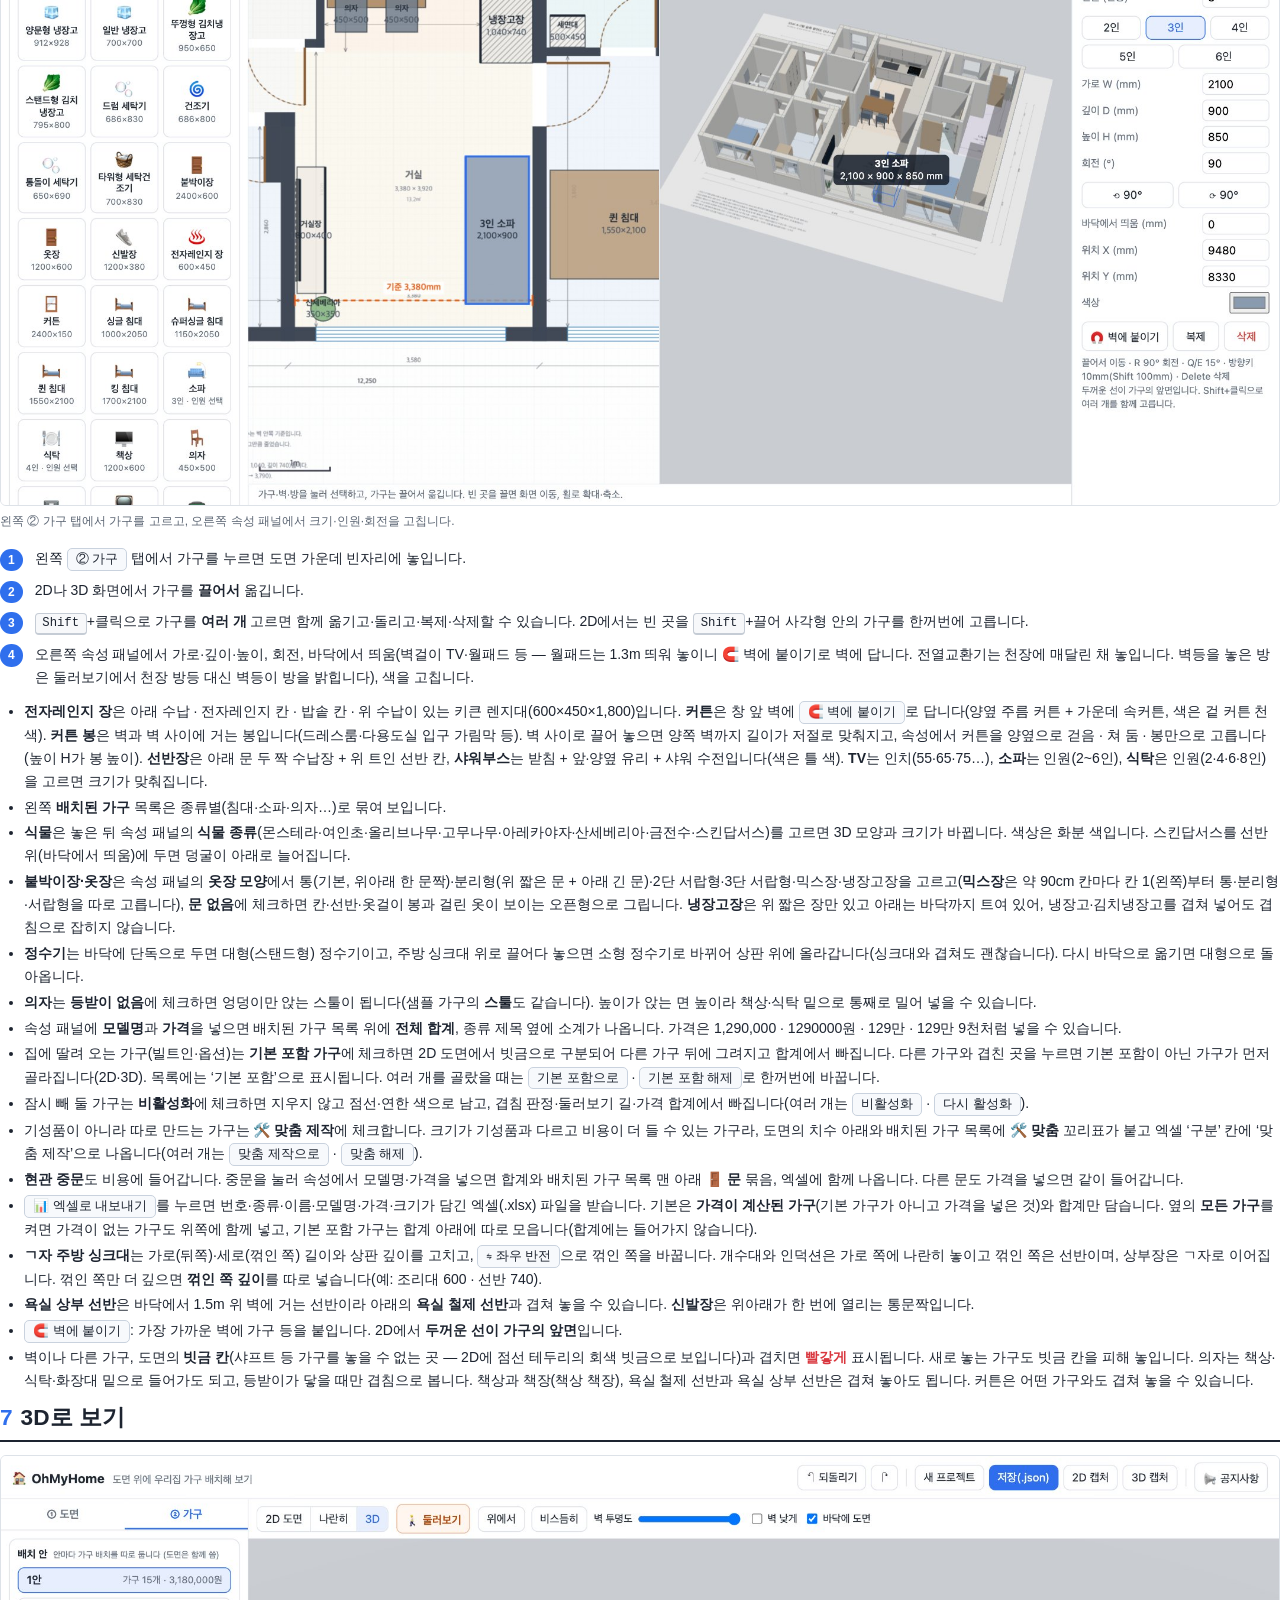
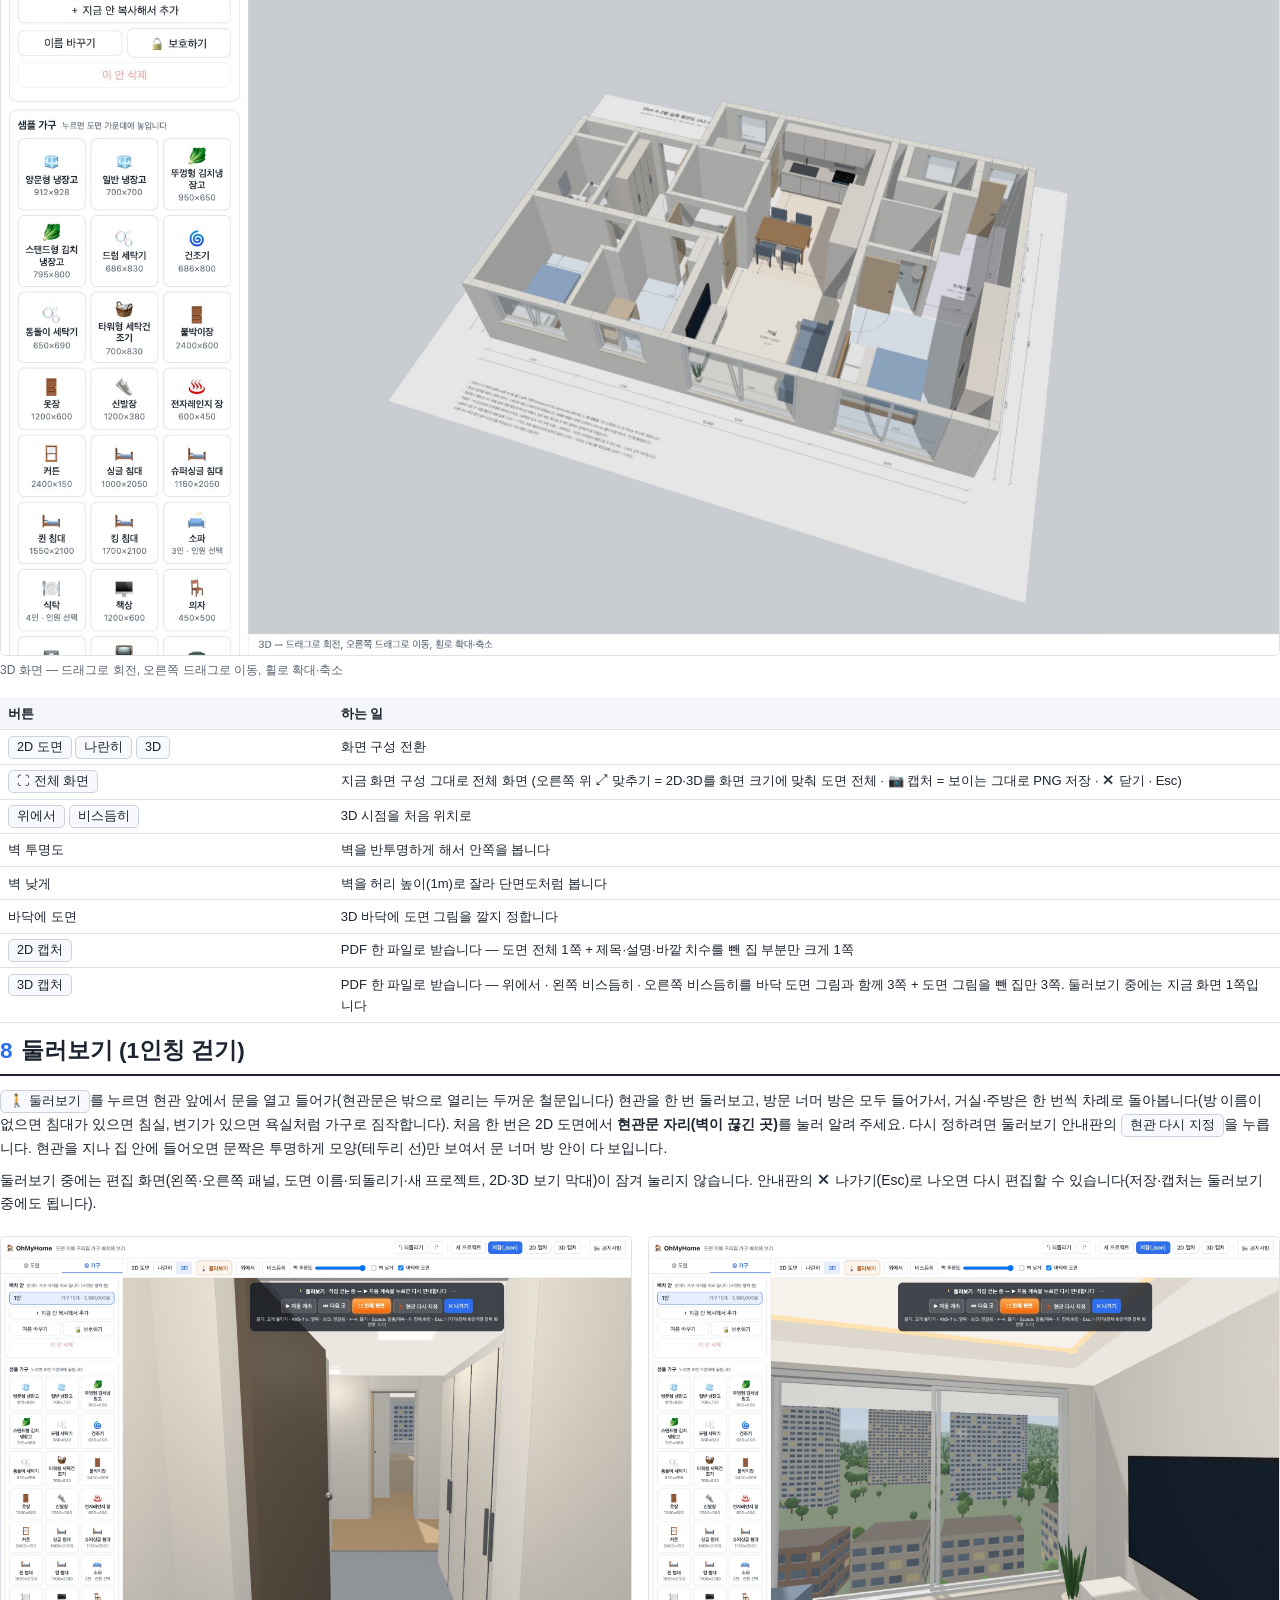
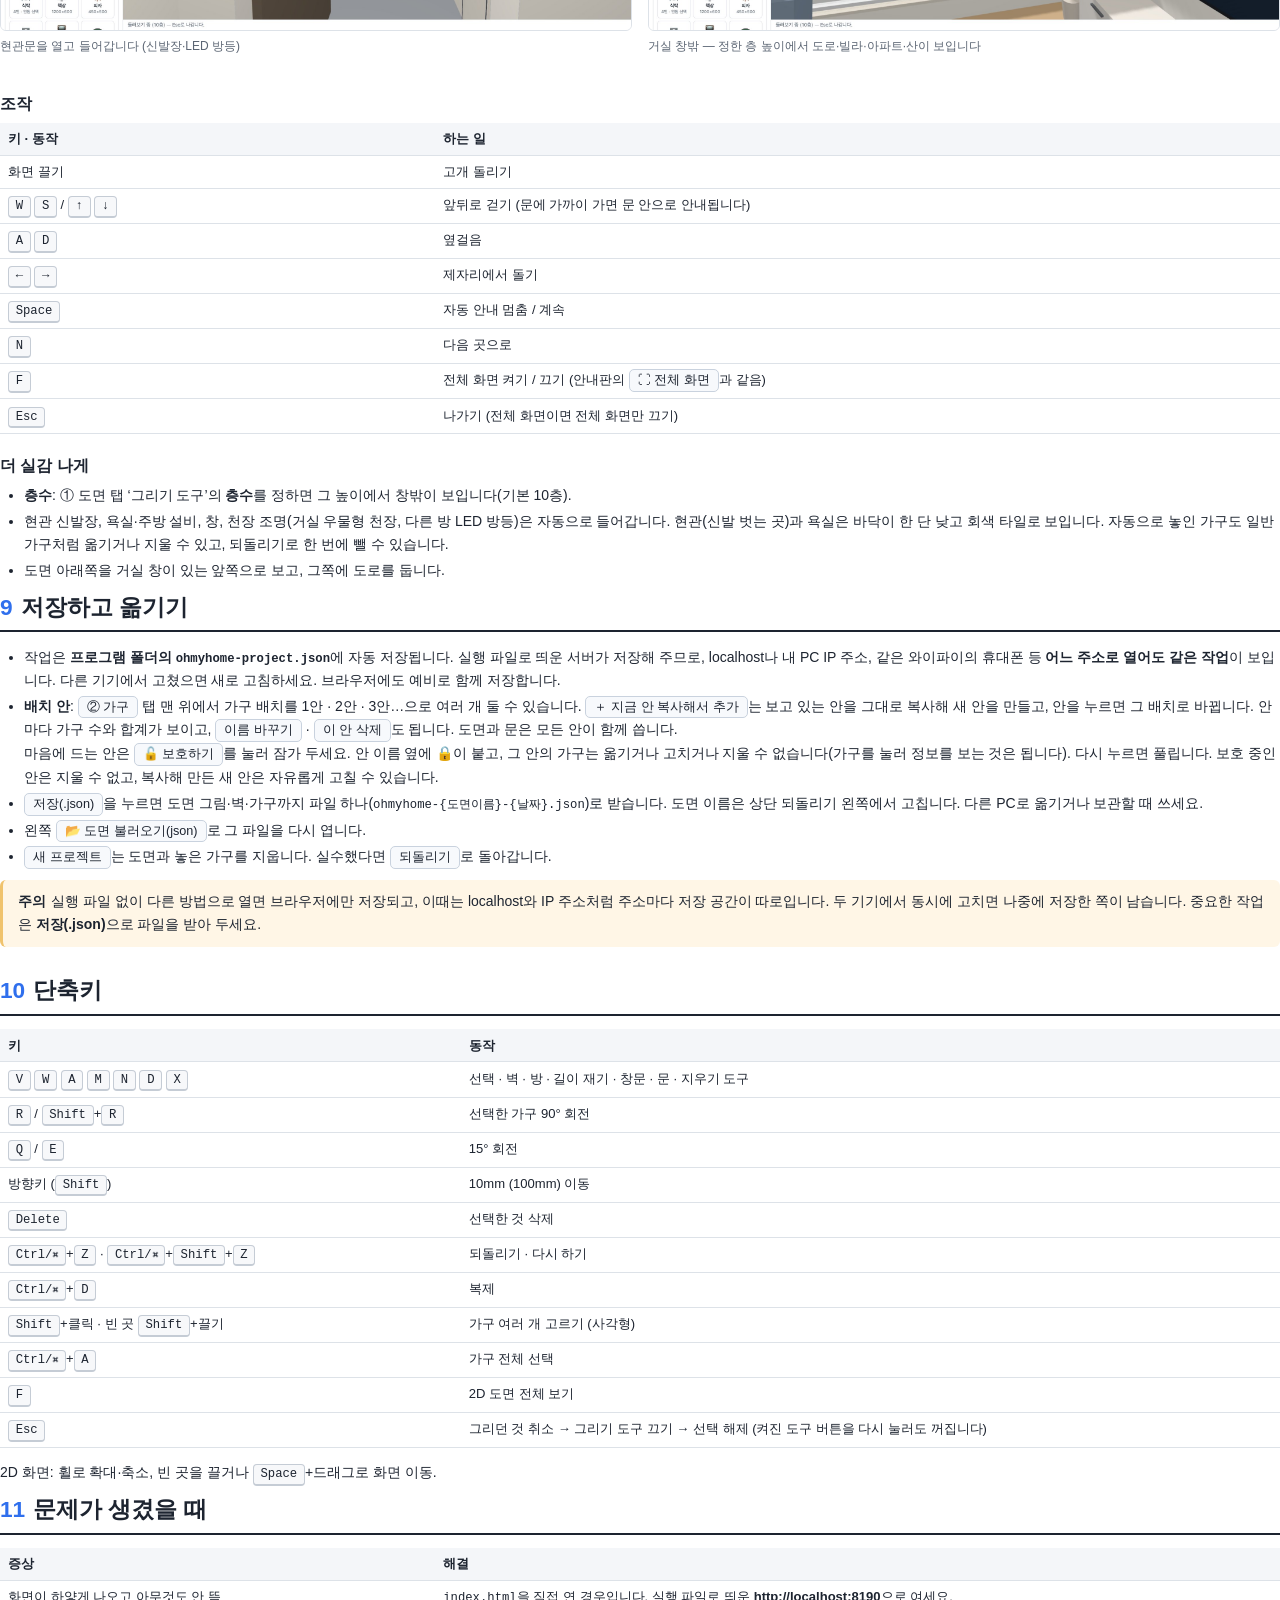
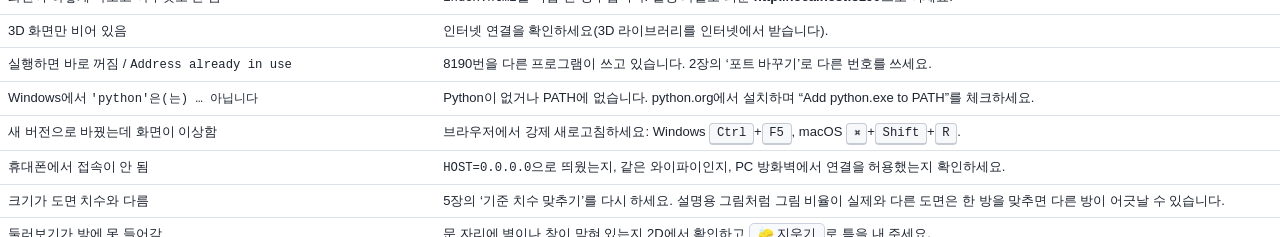
==== commit 59a7c031: "Merge branch 'feature/b2-real'" ====
--- a/docs/guide/guide.html
+++ b/docs/guide/guide.html
@@ -99,7 +99,7 @@
     <tr><td><code>run_ohmyhome.sh</code> / <code>run_ohmyhome.bat</code></td><td>실행 파일 (macOS·Linux / Windows)</td></tr>
     <tr><td><code>serve.py</code></td><td>실행 파일이 띄우는 서버 — 작업을 같은 폴더의 <code>ohmyhome-project.json</code>에 저장합니다</td></tr>
     <tr><td><code>index.html</code>, <code>css/</code>, <code>js/</code></td><td>프로그램 본체</td></tr>
-    <tr><td><code>sample/plan/*.ohmyhome.json</code> · <code>sample/real/*.ohmyhome.json</code></td><td>바로 열어 볼 수 있는 예시 도면 (55㎡ A-1 · A-2 · B-1 · B-2 · C · D형, A-1형 실측 A1-real · A-2형 실측 A2-real · B-1형 실측 B1-real)</td></tr>
+    <tr><td><code>sample/plan/*.ohmyhome.json</code> · <code>sample/real/*.ohmyhome.json</code></td><td>바로 열어 볼 수 있는 예시 도면 (55㎡ A-1 · A-2 · B-1 · B-2 · C · D형, A-1형 실측 A1-real · A-2형 실측 A2-real · B-1형 실측 B1-real · B-2형 실측 B2-real)</td></tr>
     <tr><td><code>OhMyHome_Guide.pdf</code></td><td>이 문서</td></tr>
   </table>
 </section>
@@ -177,7 +177,7 @@
   <p>처음이라면 들어 있는 예시 도면으로 기능을 먼저 둘러보세요. 벽·창·욕실/주방 설비·현관문까지 모두 입력되어 있습니다.</p>
   <ol class="steps">
     <li>왼쪽 <span class="btn">① 도면</span> 탭의 <span class="btn"><b style="color:#112d43">Xi</b> 위례자이더파크 불러오기</span>를 누릅니다.</li>
-    <li>뜨는 창에서 보고 싶은 형(55㎡ A-1 · A-2 · B-1 · B-2 · C · D형, A-1형 실측 A1-real · A-2형 실측 A2-real · B-1형 실측 B1-real — <code>sample/plan/</code> · <code>sample/real/</code>의 json 파일)을 고르고 <span class="btn">불러오기</span>를 누릅니다. A1-real · A2-real · B1-real 줄의 <b>📄 실측 기록지</b>를 누르면 현장 실측 치수(mm)를 적은 기록지 PDF(<code>measure/55A1_measured.pdf</code> · <code>55A2_measured.pdf</code> · <code>55B1_measured.pdf</code>)를 받습니다.</li>
+    <li>뜨는 창에서 보고 싶은 형(55㎡ A-1 · A-2 · B-1 · B-2 · C · D형, A-1형 실측 A1-real · A-2형 실측 A2-real · B-1형 실측 B1-real · B-2형 실측 B2-real — <code>sample/plan/</code> · <code>sample/real/</code>의 json 파일)을 고르고 <span class="btn">불러오기</span>를 누릅니다. A1-real · A2-real · B1-real · B2-real 줄의 <b>📄 실측 기록지</b>를 누르면 현장 실측 치수(mm)를 적은 기록지 PDF(<code>measure/55A1_measured.pdf</code> · <code>55A2_measured.pdf</code> · <code>55B1_measured.pdf</code> · <code>55B2_measured.pdf</code>)를 받습니다.</li>
     <li><span class="btn">나란히</span>로 2D와 3D를 함께 보거나, <span class="btn">🚶 둘러보기</span>를 눌러 바로 걸어 들어가 봅니다.</li>
   </ol>
   <div class="note"><b>참고</b>왼쪽 <span class="btn">샘플 도면으로 해 보기</span>는 벽 자동 인식을 시험하는 간단한 연습용 도면을 띄웁니다. <code>sample/plan/</code> · <code>sample/real/</code>의 파일은 <span class="btn">📂 도면 불러오기(json)</span>로 직접 열어도 됩니다.</div>
